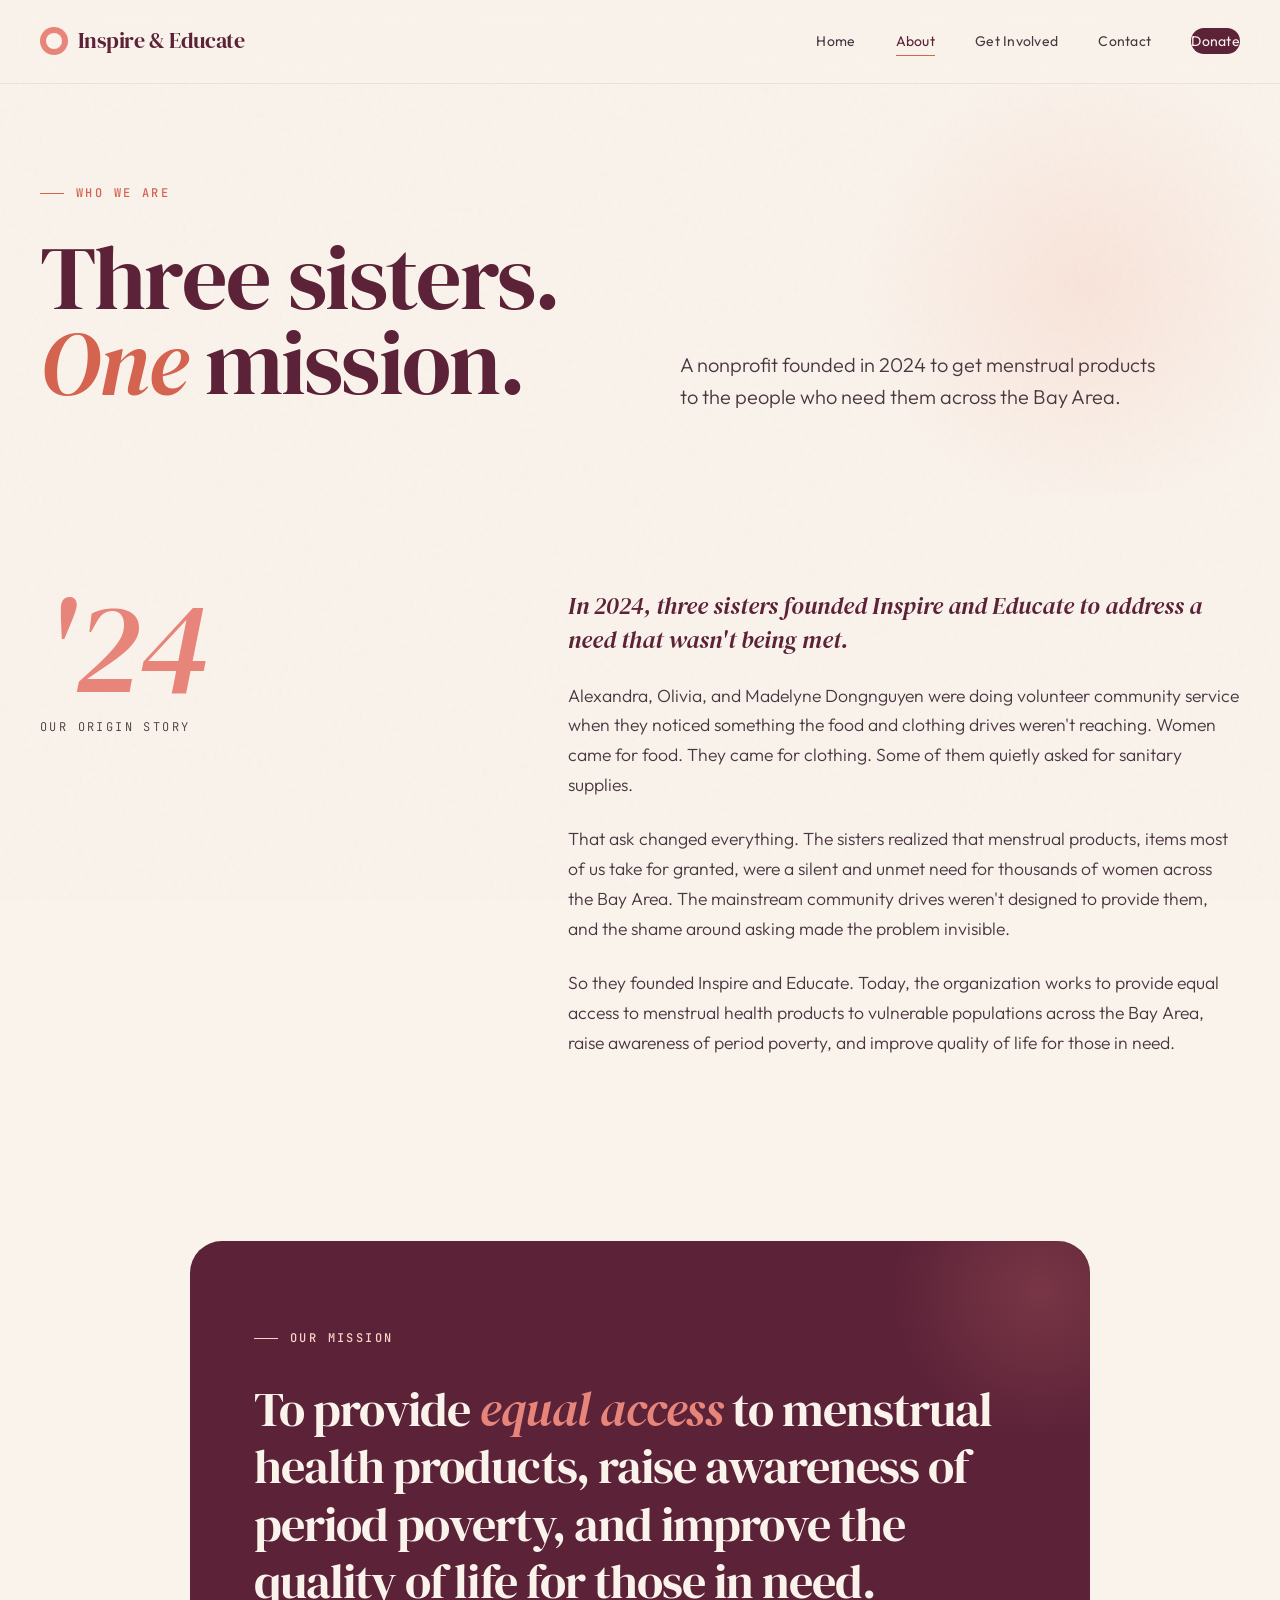
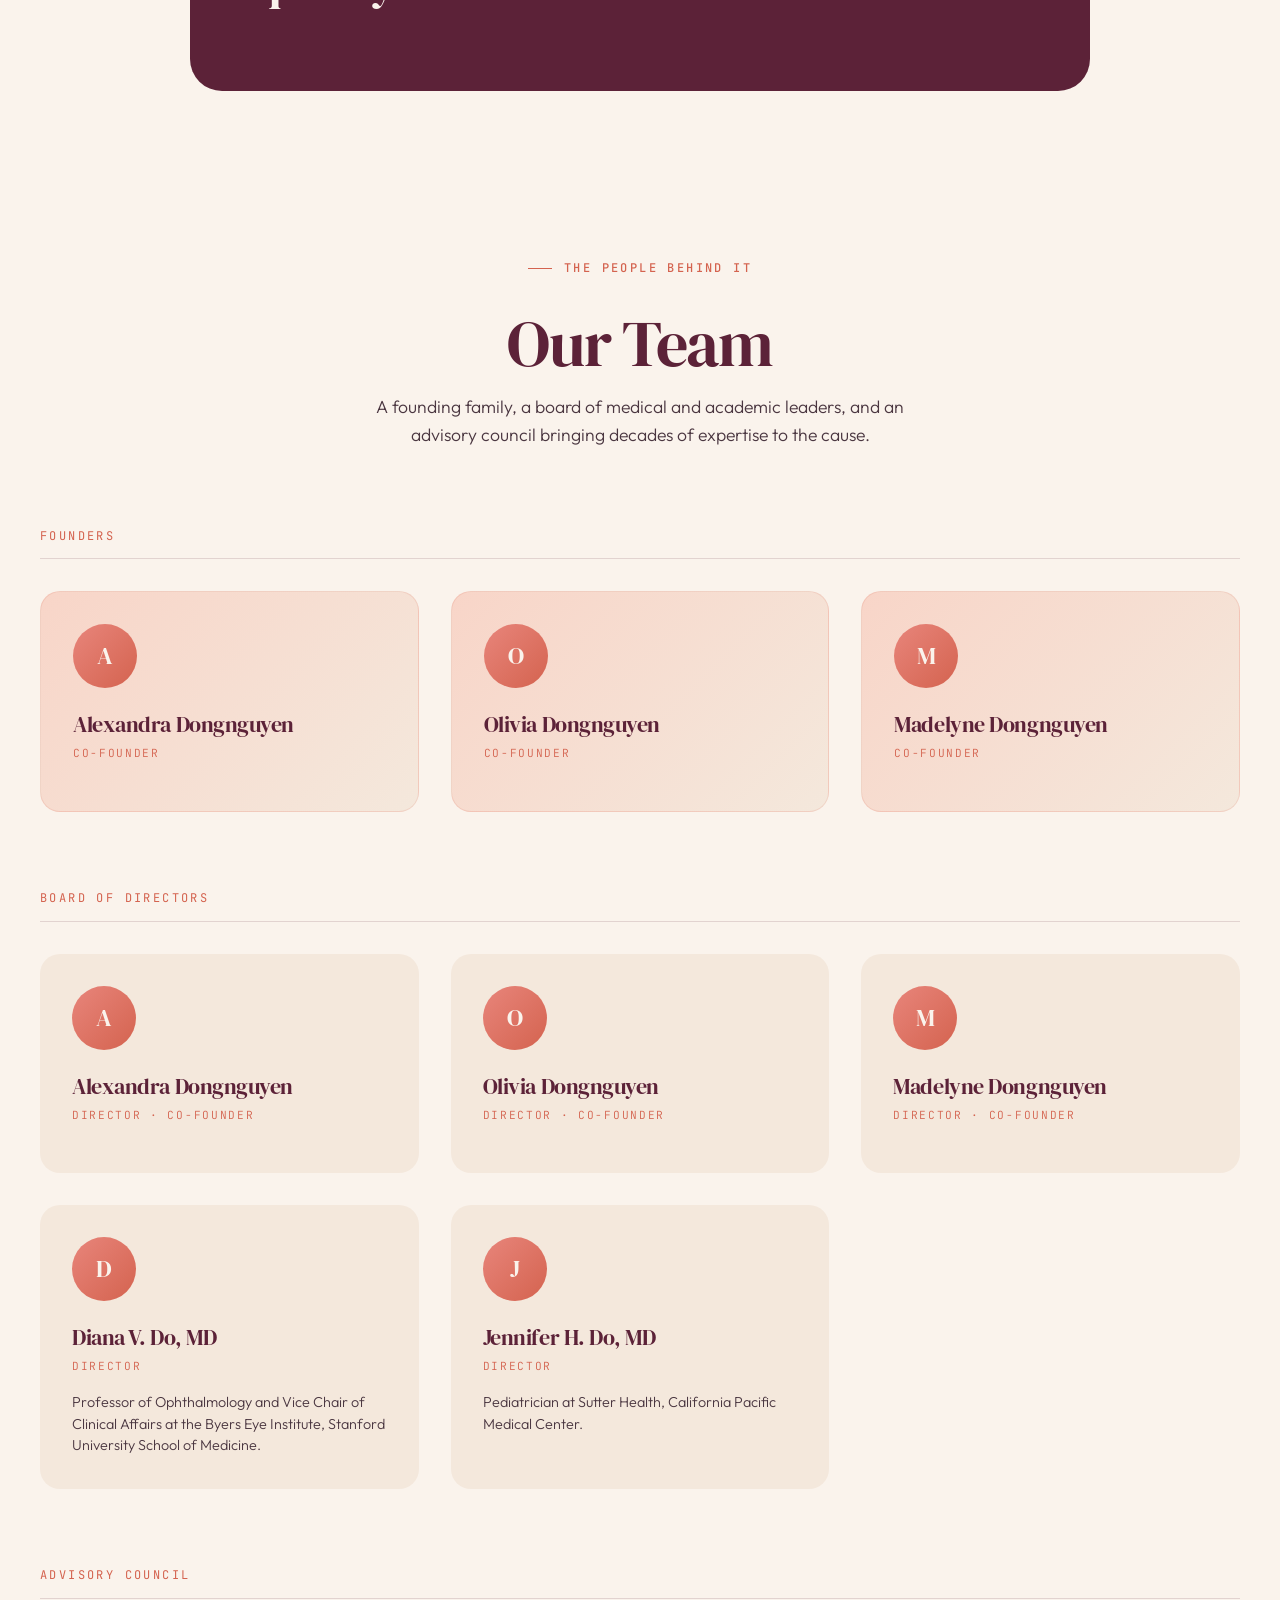
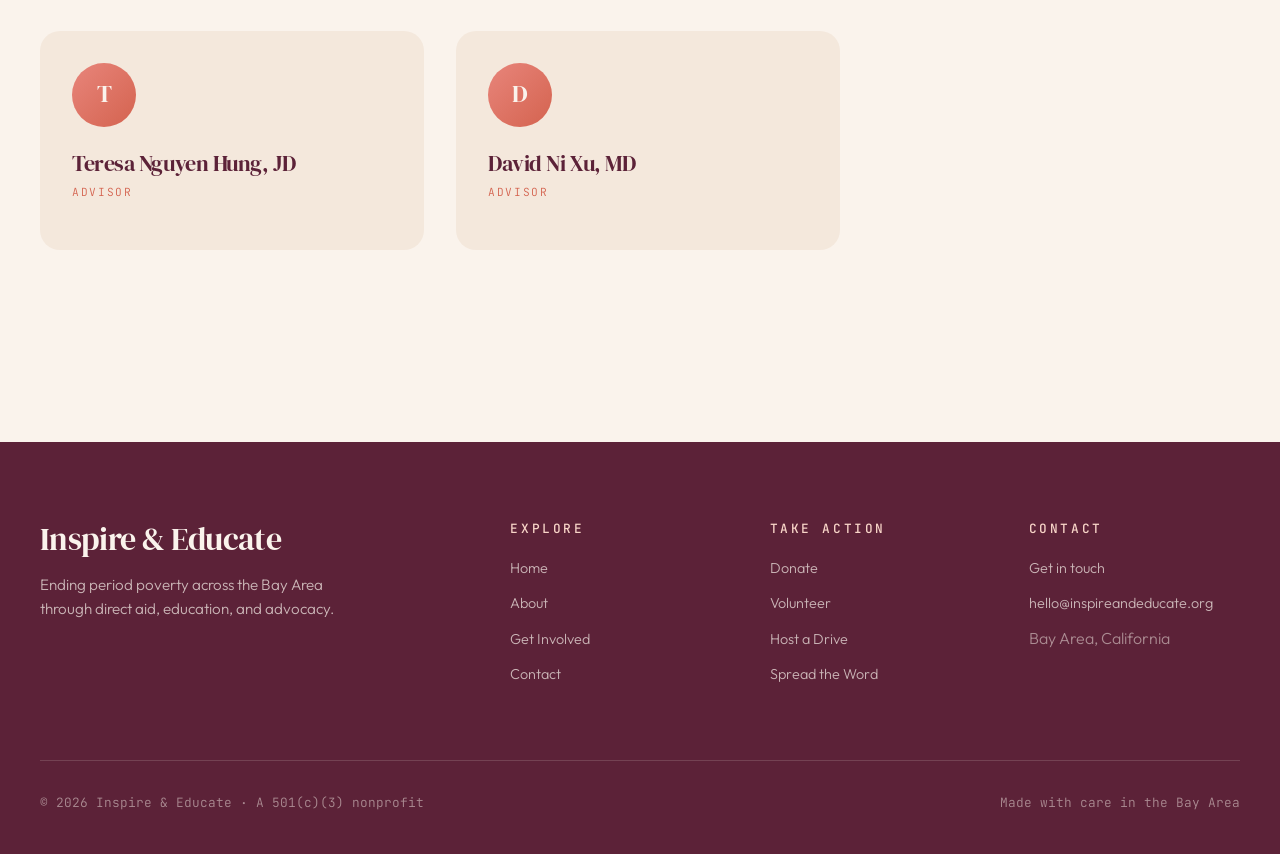
==== about.html @ 5b78eb96 "Update about.html" ====
<!DOCTYPE html>
<html lang="en">
<head>
<meta charset="UTF-8">
<meta name="viewport" content="width=device-width, initial-scale=1.0">
<title>About · Inspire & Educate</title>
<link rel="preconnect" href="https://fonts.googleapis.com">
<link rel="preconnect" href="https://fonts.gstatic.com" crossorigin>
<link href="https://fonts.googleapis.com/css2?family=DM+Serif+Display:ital@0;1&family=Outfit:wght@300;400;500;600&family=JetBrains+Mono:wght@400;500&display=swap" rel="stylesheet">
<link rel="stylesheet" href="styles.css">
<style>
/* Page intro */
.page-intro {
  padding: 6rem 0 4rem;
  position: relative;
  overflow: hidden;
}

.page-intro-bg {
  position: absolute;
  top: 0;
  right: -10%;
  width: 50%;
  height: 100%;
  background: radial-gradient(circle, var(--blush) 0%, transparent 60%);
  opacity: 0.5;
  z-index: 0;
}

.page-intro-grid {
  display: grid;
  grid-template-columns: 1fr 1fr;
  gap: 5rem;
  align-items: end;
  position: relative;
  z-index: 2;
}

.page-intro h1 {
  font-size: clamp(3rem, 7vw, 6rem);
  line-height: 0.95;
  margin-bottom: 1.5rem;
}

.page-intro h1 em {
  font-style: italic;
  color: var(--coral-deep);
}

.page-intro-lede {
  font-size: 1.25rem;
  color: var(--ink-soft);
  max-width: 480px;
  padding-bottom: 1rem;
}

/* Origin story */
.origin {
  padding: 6rem 0;
}

.origin-grid {
  display: grid;
  grid-template-columns: 1fr 1.5fr;
  gap: 5rem;
}

.origin-aside {
  position: sticky;
  top: 120px;
  align-self: start;
}

.origin-year {
  font-family: var(--font-display);
  font-size: 8rem;
  line-height: 0.9;
  color: var(--coral);
  font-style: italic;
  margin-bottom: 0.5rem;
}

.origin-label {
  font-family: var(--font-mono);
  font-size: 0.75rem;
  text-transform: uppercase;
  letter-spacing: 0.2em;
  color: var(--ink-soft);
}

.origin-body p {
  font-size: 1.1rem;
  margin-bottom: 1.5rem;
  color: var(--ink-soft);
  line-height: 1.7;
}

.origin-body p.lede {
  font-family: var(--font-display);
  font-size: 1.5rem;
  font-style: italic;
  color: var(--wine);
  line-height: 1.4;
}

.origin-body p:first-letter {
  font-family: var(--font-display);
  float: left;
  font-size: 4.5rem;
  line-height: 0.85;
  padding: 0.3rem 0.6rem 0 0;
  color: var(--coral-deep);
}

.origin-body p.lede:first-letter,
.origin-body p:not(:first-of-type):first-letter {
  float: none;
  font-size: inherit;
  padding: 0;
  color: inherit;
  font-family: inherit;
}

/* Mission card */
.mission-card {
  background: var(--wine);
  color: var(--cream);
  padding: 5rem 4rem;
  border-radius: 32px;
  margin: 4rem auto;
  max-width: 900px;
  position: relative;
  overflow: hidden;
}

.mission-card::before {
  content: '';
  position: absolute;
  top: -100px;
  right: -100px;
  width: 300px;
  height: 300px;
  border-radius: 50%;
  background: radial-gradient(circle, rgba(232, 133, 123, 0.2) 0%, transparent 70%);
}

.mission-card .eyebrow {
  color: var(--blush);
}
.mission-card .eyebrow::before {
  background: var(--blush);
}

.mission-card h2 {
  font-family: var(--font-display);
  font-size: clamp(2rem, 4vw, 3rem);
  color: var(--cream);
  line-height: 1.2;
  position: relative;
}

.mission-card h2 em {
  font-style: italic;
  color: var(--coral);
}

/* Team */
.team {
  padding: 6rem 0;
}

.team-header {
  text-align: center;
  margin-bottom: 5rem;
}

.team-header h2 {
  font-size: clamp(2.5rem, 5vw, 4rem);
  margin-bottom: 1rem;
}

.team-header p {
  color: var(--ink-soft);
  max-width: 560px;
  margin: 0 auto;
  font-size: 1.1rem;
}

.team-section + .team-section {
  margin-top: 5rem;
}

.team-section-title {
  font-family: var(--font-mono);
  font-size: 0.75rem;
  text-transform: uppercase;
  letter-spacing: 0.2em;
  color: var(--coral-deep);
  margin-bottom: 2rem;
  padding-bottom: 1rem;
  border-bottom: 1px solid rgba(92, 34, 56, 0.15);
}

.team-grid {
  display: grid;
  grid-template-columns: repeat(3, 1fr);
  gap: 2rem;
}

.team-card {
  background: var(--cream-deep);
  padding: 2rem;
  border-radius: 20px;
  transition: all 0.4s cubic-bezier(0.4, 0, 0.2, 1);
  position: relative;
  overflow: hidden;
}

.team-card:hover {
  transform: translateY(-6px);
  box-shadow: 0 20px 40px -20px rgba(92, 34, 56, 0.25);
}

.team-avatar {
  width: 64px;
  height: 64px;
  border-radius: 50%;
  background: linear-gradient(135deg, var(--coral), var(--coral-deep));
  display: flex;
  align-items: center;
  justify-content: center;
  font-family: var(--font-display);
  color: var(--cream);
  font-size: 1.5rem;
  margin-bottom: 1.5rem;
}

.team-card h3 {
  font-family: var(--font-display);
  font-size: 1.4rem;
  color: var(--wine);
  margin-bottom: 0.4rem;
  line-height: 1.2;
}

.team-card .role {
  font-family: var(--font-mono);
  font-size: 0.7rem;
  text-transform: uppercase;
  letter-spacing: 0.15em;
  color: var(--coral-deep);
  margin-bottom: 1rem;
  display: block;
}

.team-card .bio {
  font-size: 0.9rem;
  color: var(--ink-soft);
  line-height: 1.5;
}

.team-card.featured {
  background: linear-gradient(135deg, var(--blush) 0%, var(--cream-deep) 100%);
  border: 1px solid rgba(212, 99, 79, 0.15);
}

.team-grid-2 {
  grid-template-columns: repeat(2, 1fr);
  max-width: 800px;
}

@media (max-width: 900px) {
  .page-intro-grid { grid-template-columns: 1fr; gap: 2rem; }
  .origin-grid { grid-template-columns: 1fr; gap: 2rem; }
  .origin-aside { position: static; }
  .origin-year { font-size: 5rem; }
  .mission-card { padding: 3rem 2rem; }
  .team-grid { grid-template-columns: 1fr; }
  .team-grid-2 { grid-template-columns: 1fr; }
}
</style>
</head>
<body>

<nav class="nav">
  <a href="index.html" class="nav-logo">
    <span class="nav-logo-mark"></span>
    Inspire & Educate
  </a>
  <ul class="nav-links">
    <li><a href="index.html">Home</a></li>
    <li><a href="about.html" class="active">About</a></li>
    <li><a href="get-involved.html">Get Involved</a></li>
    <li><a href="contact.html">Contact</a></li>
    <li><a href="get-involved.html#donate" class="nav-cta">Donate</a></li>
  </ul>
</nav>

<main>

<!-- ============== INTRO ============== -->
<section class="page-intro">
  <div class="page-intro-bg"></div>
  <div class="container">
    <div class="page-intro-grid">
      <div>
        <span class="eyebrow">Who We Are</span>
        <h1>Three sisters. <em>One</em> mission.</h1>
      </div>
      <p class="page-intro-lede">
        A nonprofit founded in 2024 to get menstrual products to the people who need them across the Bay Area.
      </p>
    </div>
  </div>
</section>

<!-- ============== ORIGIN ============== -->
<section class="origin">
  <div class="container">
    <div class="origin-grid">
      <aside class="origin-aside">
        <div class="origin-year">'24</div>
        <span class="origin-label">Our Origin Story</span>
      </aside>
      <div class="origin-body">
        <p class="lede">In 2024, three sisters founded Inspire and Educate to address a need that wasn't being met.</p>
        <p>Alexandra, Olivia, and Madelyne Dongnguyen were doing volunteer community service when they noticed something the food and clothing drives weren't reaching. Women came for food. They came for clothing. Some of them quietly asked for sanitary supplies.</p>
        <p>That ask changed everything. The sisters realized that menstrual products, items most of us take for granted, were a silent and unmet need for thousands of women across the Bay Area. The mainstream community drives weren't designed to provide them, and the shame around asking made the problem invisible.</p>
        <p>So they founded Inspire and Educate. Today, the organization works to provide equal access to menstrual health products to vulnerable populations across the Bay Area, raise awareness of period poverty, and improve quality of life for those in need.</p>
      </div>
    </div>
  </div>
</section>

<!-- ============== MISSION CARD ============== -->
<section>
  <div class="container">
    <div class="mission-card">
      <span class="eyebrow">Our Mission</span>
      <h2>To provide <em>equal access</em> to menstrual health products, raise awareness of period poverty, and improve the quality of life for those in need.</h2>
    </div>
  </div>
</section>

<!-- ============== TEAM ============== -->
<section class="team">
  <div class="container">
    <div class="team-header">
      <span class="eyebrow">The People Behind It</span>
      <h2>Our Team</h2>
      <p>A founding family, a board of medical and academic leaders, and an advisory council bringing decades of expertise to the cause.</p>
    </div>

    <!-- Founders -->
    <div class="team-section">
      <h3 class="team-section-title">Founders</h3>
      <div class="team-grid">
        <div class="team-card featured">
          <div class="team-avatar">A</div>
          <h3>Alexandra Dongnguyen</h3>
          <span class="role">Co-Founder</span>
        </div>
        <div class="team-card featured">
          <div class="team-avatar">O</div>
          <h3>Olivia Dongnguyen</h3>
          <span class="role">Co-Founder</span>
        </div>
        <div class="team-card featured">
          <div class="team-avatar">M</div>
          <h3>Madelyne Dongnguyen</h3>
          <span class="role">Co-Founder</span>
        </div>
      </div>
    </div>

    <!-- Board of Directors -->
    <div class="team-section">
      <h3 class="team-section-title">Board of Directors</h3>
      <div class="team-grid">
        <div class="team-card">
          <div class="team-avatar">A</div>
          <h3>Alexandra Dongnguyen</h3>
          <span class="role">Director · Co-Founder</span>
        </div>
        <div class="team-card">
          <div class="team-avatar">O</div>
          <h3>Olivia Dongnguyen</h3>
          <span class="role">Director · Co-Founder</span>
        </div>
        <div class="team-card">
          <div class="team-avatar">M</div>
          <h3>Madelyne Dongnguyen</h3>
          <span class="role">Director · Co-Founder</span>
        </div>
        <div class="team-card">
          <div class="team-avatar">D</div>
          <h3>Diana V. Do, MD</h3>
          <span class="role">Director</span>
          <p class="bio">Professor of Ophthalmology and Vice Chair of Clinical Affairs at the Byers Eye Institute, Stanford University School of Medicine.</p>
        </div>
        <div class="team-card">
          <div class="team-avatar">J</div>
          <h3>Jennifer H. Do, MD</h3>
          <span class="role">Director</span>
          <p class="bio">Pediatrician at Sutter Health, California Pacific Medical Center.</p>
        </div>
      </div>
    </div>

    <!-- Advisory Council -->
    <div class="team-section">
      <h3 class="team-section-title">Advisory Council</h3>
      <div class="team-grid team-grid-2">
        <div class="team-card">
          <div class="team-avatar">T</div>
          <h3>Teresa Nguyen Hung, JD</h3>
          <span class="role">Advisor</span>
        </div>
        <div class="team-card">
          <div class="team-avatar">D</div>
          <h3>David Ni Xu, MD</h3>
          <span class="role">Advisor</span>
        </div>
      </div>
    </div>
  </div>
</section>

</main>

<footer class="footer">
  <div class="container">
    <div class="footer-grid">
      <div class="footer-brand">
        <h3>Inspire & Educate</h3>
        <p>Ending period poverty across the Bay Area through direct aid, education, and advocacy.</p>
      </div>
      <div>
        <h4>Explore</h4>
        <ul class="footer-list">
          <li><a href="index.html">Home</a></li>
          <li><a href="about.html">About</a></li>
          <li><a href="get-involved.html">Get Involved</a></li>
          <li><a href="contact.html">Contact</a></li>
        </ul>
      </div>
      <div>
        <h4>Take Action</h4>
        <ul class="footer-list">
          <li><a href="get-involved.html#donate">Donate</a></li>
          <li><a href="get-involved.html#volunteer">Volunteer</a></li>
          <li><a href="get-involved.html#drive">Host a Drive</a></li>
          <li><a href="get-involved.html#spread">Spread the Word</a></li>
        </ul>
      </div>
      <div>
        <h4>Contact</h4>
        <ul class="footer-list">
          <li><a href="contact.html">Get in touch</a></li>
          <li><a href="mailto:hello@inspireandeducate.org">hello@inspireandeducate.org</a></li>
          <li><span style="color: rgba(250,243,236,0.5)">Bay Area, California</span></li>
        </ul>
      </div>
    </div>
    <div class="footer-bottom">
      <span>© 2026 Inspire & Educate · A 501(c)(3) nonprofit</span>
      <span>Made with care in the Bay Area</span>
    </div>
  </div>
</footer>

</body>
</html>
---- styles.css ----
/* ==========================================================================
   Inspire & Educate — Design System
   Warm, hopeful, editorial. Coral/blush with deep wine accents.
   ========================================================================== */

:root {
  /* Color palette */
  --cream: #FAF3EC;
  --cream-deep: #F4E8DC;
  --blush: #F8D5C8;
  --coral: #E8857B;
  --coral-deep: #D4634F;
  --wine: #5C2238;
  --wine-soft: #7A3850;
  --ink: #2A1820;
  --ink-soft: #4A3640;
  --gold: #C89B5C;

  /* Typography */
  --font-display: 'DM Serif Display', 'Playfair Display', Georgia, serif;
  --font-body: 'Outfit', 'Helvetica Neue', sans-serif;
  --font-mono: 'JetBrains Mono', 'Courier New', monospace;

  /* Spacing */
  --space-xs: 0.5rem;
  --space-sm: 1rem;
  --space-md: 2rem;
  --space-lg: 4rem;
  --space-xl: 8rem;

  /* Layout */
  --max-width: 1280px;
  --content-width: 720px;
}

* {
  margin: 0;
  padding: 0;
  box-sizing: border-box;
}

html {
  scroll-behavior: smooth;
}

body {
  font-family: var(--font-body);
  background: var(--cream);
  color: var(--ink);
  line-height: 1.6;
  font-weight: 300;
  overflow-x: hidden;
  -webkit-font-smoothing: antialiased;
}

/* Decorative grain overlay */
body::before {
  content: '';
  position: fixed;
  inset: 0;
  pointer-events: none;
  z-index: 1;
  opacity: 0.04;
  background-image: url("data:image/svg+xml,%3Csvg viewBox='0 0 200 200' xmlns='http://www.w3.org/2000/svg'%3E%3Cfilter id='n'%3E%3CfeTurbulence type='fractalNoise' baseFrequency='0.9' numOctaves='3'/%3E%3C/filter%3E%3Crect width='200' height='200' filter='url(%23n)'/%3E%3C/svg%3E");
}

/* Typography */
h1, h2, h3, h4 {
  font-family: var(--font-display);
  font-weight: 400;
  line-height: 1.05;
  letter-spacing: -0.02em;
  color: var(--wine);
}

.eyebrow {
  font-family: var(--font-mono);
  font-size: 0.75rem;
  text-transform: uppercase;
  letter-spacing: 0.2em;
  color: var(--coral-deep);
  font-weight: 500;
  margin-bottom: var(--space-md);
  display: inline-flex;
  align-items: center;
  gap: 0.75rem;
}

.eyebrow::before {
  content: '';
  width: 24px;
  height: 1px;
  background: var(--coral-deep);
}

a {
  color: var(--wine);
  text-decoration: none;
  transition: color 0.3s ease;
}

/* ==========================================================================
   Navigation
   ========================================================================== */
.nav {
  position: fixed;
  top: 0;
  left: 0;
  right: 0;
  z-index: 100;
  padding: 1.5rem 2.5rem;
  display: flex;
  justify-content: space-between;
  align-items: center;
  background: rgba(250, 243, 236, 0.85);
  backdrop-filter: blur(12px);
  -webkit-backdrop-filter: blur(12px);
  border-bottom: 1px solid rgba(92, 34, 56, 0.08);
}

.nav-logo {
  font-family: var(--font-display);
  font-size: 1.35rem;
  color: var(--wine);
  letter-spacing: -0.02em;
  display: flex;
  align-items: center;
  gap: 0.6rem;
}

.nav-logo-mark {
  width: 28px;
  height: 28px;
  background: var(--coral);
  border-radius: 50%;
  position: relative;
  display: inline-block;
}

.nav-logo-mark::after {
  content: '';
  position: absolute;
  inset: 6px;
  background: var(--cream);
  border-radius: 50%;
}

.nav-links {
  display: flex;
  gap: 2.5rem;
  list-style: none;
  align-items: center;
}

.nav-links a {
  font-size: 0.875rem;
  font-weight: 400;
  letter-spacing: 0.02em;
  color: var(--ink-soft);
  position: relative;
  padding: 0.25rem 0;
}

.nav-links a::after {
  content: '';
  position: absolute;
  bottom: -2px;
  left: 0;
  width: 0;
  height: 1px;
  background: var(--coral-deep);
  transition: width 0.3s ease;
}

.nav-links a:hover::after,
.nav-links a.active::after {
  width: 100%;
}

.nav-links a.active {
  color: var(--wine);
}

.nav-cta {
  background: var(--wine);
  color: var(--cream) !important;
  padding: 0.65rem 1.4rem;
  border-radius: 100px;
  font-size: 0.875rem;
  transition: all 0.3s ease;
}

.nav-cta::after { display: none; }

.nav-cta:hover {
  background: var(--coral-deep);
  transform: translateY(-1px);
}

/* ==========================================================================
   Buttons
   ========================================================================== */
.btn {
  display: inline-flex;
  align-items: center;
  gap: 0.6rem;
  padding: 1rem 1.8rem;
  border-radius: 100px;
  font-family: var(--font-body);
  font-size: 0.9rem;
  font-weight: 500;
  letter-spacing: 0.02em;
  cursor: pointer;
  border: none;
  transition: all 0.3s cubic-bezier(0.4, 0, 0.2, 1);
}

.btn-primary {
  background: var(--wine);
  color: var(--cream);
}

.btn-primary:hover {
  background: var(--coral-deep);
  transform: translateY(-2px);
  box-shadow: 0 12px 30px -10px rgba(92, 34, 56, 0.4);
}

.btn-secondary {
  background: transparent;
  color: var(--wine);
  border: 1px solid var(--wine);
}

.btn-secondary:hover {
  background: var(--wine);
  color: var(--cream);
}

.btn-arrow {
  display: inline-block;
  transition: transform 0.3s ease;
}

.btn:hover .btn-arrow {
  transform: translateX(4px);
}

/* ==========================================================================
   Layout helpers
   ========================================================================== */
.container {
  max-width: var(--max-width);
  margin: 0 auto;
  padding: 0 2.5rem;
  position: relative;
  z-index: 2;
}

.section {
  padding: var(--space-xl) 0;
  position: relative;
}

main {
  padding-top: 80px;
}

/* ==========================================================================
   Footer
   ========================================================================== */
.footer {
  background: var(--wine);
  color: var(--cream);
  padding: 5rem 0 2.5rem;
  position: relative;
  z-index: 2;
  margin-top: 6rem;
}

.footer-grid {
  display: grid;
  grid-template-columns: 2fr 1fr 1fr 1fr;
  gap: 3rem;
  margin-bottom: 4rem;
}

.footer h4 {
  color: var(--blush);
  font-size: 0.8rem;
  font-family: var(--font-mono);
  text-transform: uppercase;
  letter-spacing: 0.2em;
  margin-bottom: 1.25rem;
  font-weight: 500;
}

.footer-brand h3 {
  font-family: var(--font-display);
  font-size: 2rem;
  color: var(--cream);
  margin-bottom: 1rem;
  line-height: 1.1;
}

.footer-brand p {
  color: rgba(250, 243, 236, 0.7);
  max-width: 320px;
  font-size: 0.95rem;
}

.footer-list {
  list-style: none;
}

.footer-list li {
  margin-bottom: 0.6rem;
}

.footer-list a {
  color: rgba(250, 243, 236, 0.7);
  font-size: 0.9rem;
  transition: color 0.2s ease;
}

.footer-list a:hover {
  color: var(--blush);
}

.footer-bottom {
  border-top: 1px solid rgba(250, 243, 236, 0.15);
  padding-top: 2rem;
  display: flex;
  justify-content: space-between;
  font-size: 0.8rem;
  color: rgba(250, 243, 236, 0.5);
  font-family: var(--font-mono);
}

/* ==========================================================================
   Responsive
   ========================================================================== */
@media (max-width: 900px) {
  .nav { padding: 1.25rem 1.5rem; }
  .nav-links { gap: 1.25rem; }
  .nav-links a:not(.nav-cta) { display: none; }
  .container { padding: 0 1.5rem; }
  .section { padding: 4rem 0; }
  .footer-grid { grid-template-columns: 1fr 1fr; gap: 2rem; }
  .footer-bottom { flex-direction: column; gap: 1rem; }
}
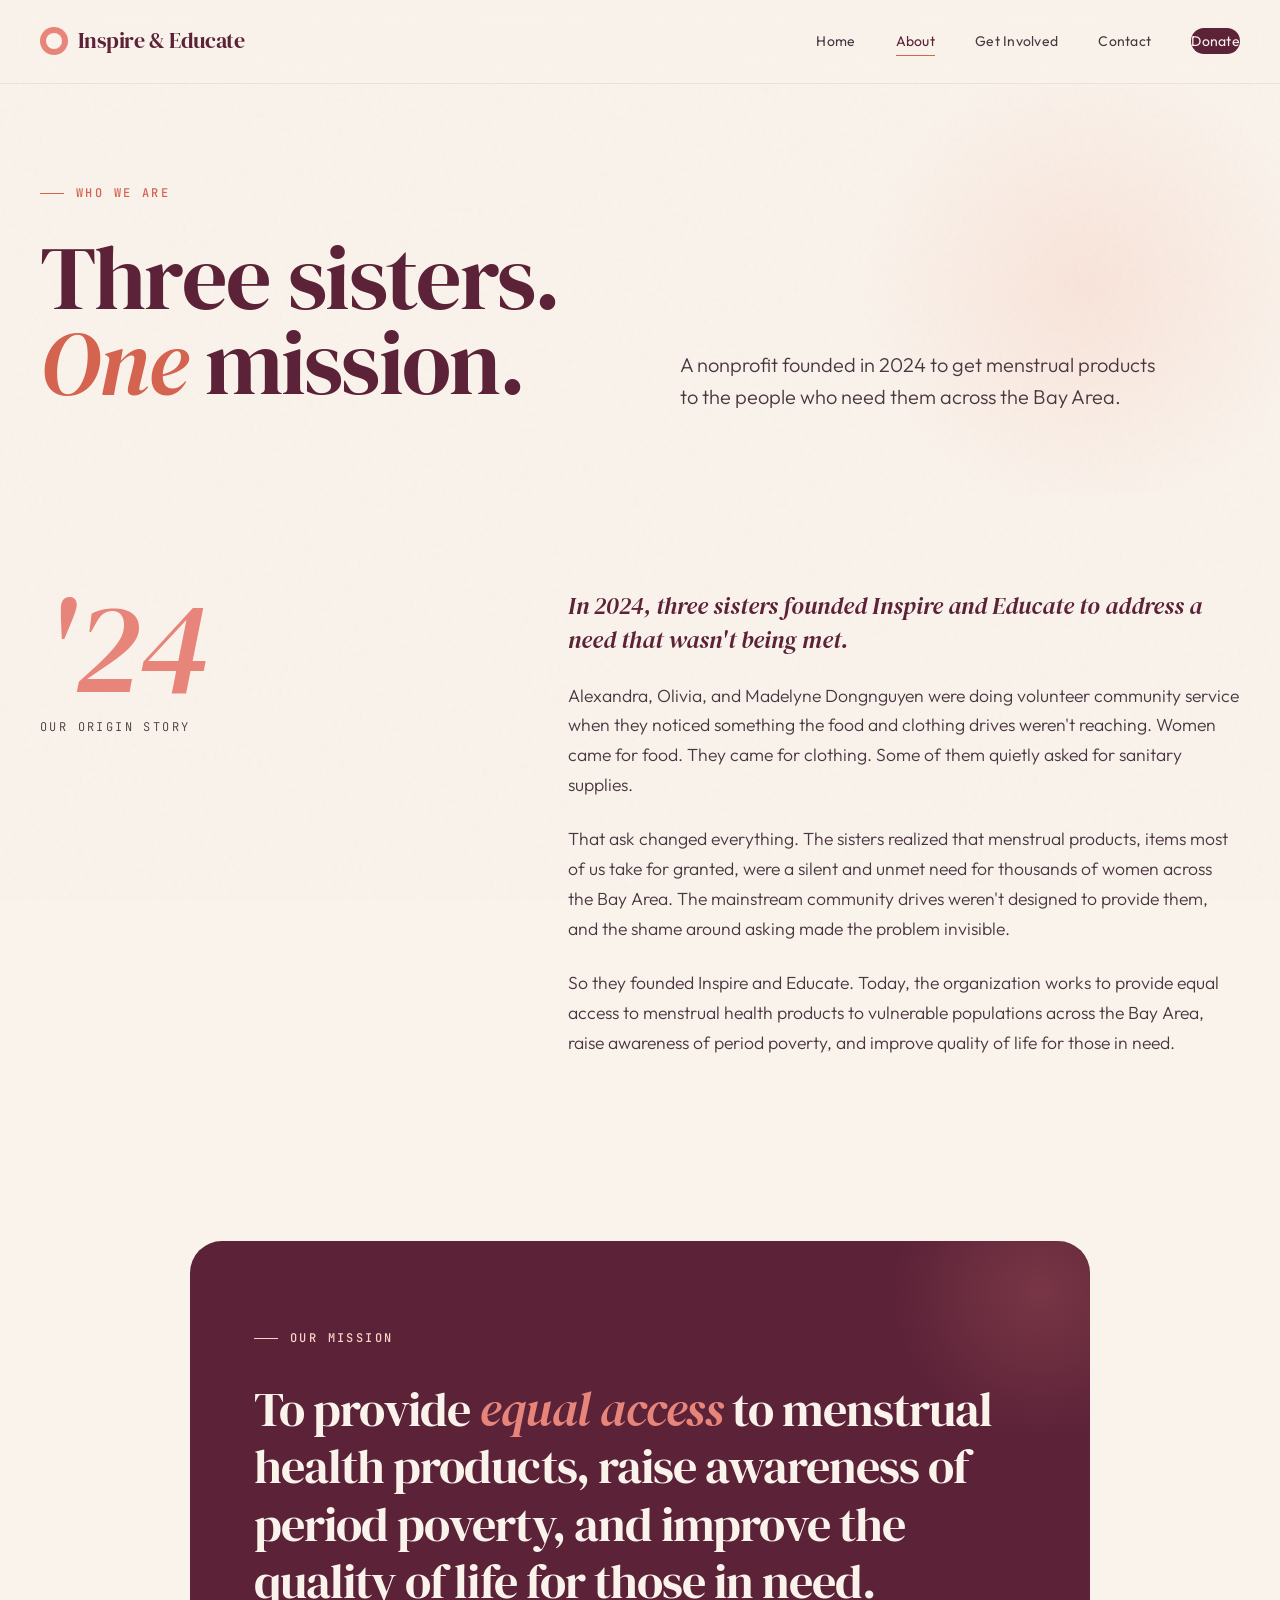
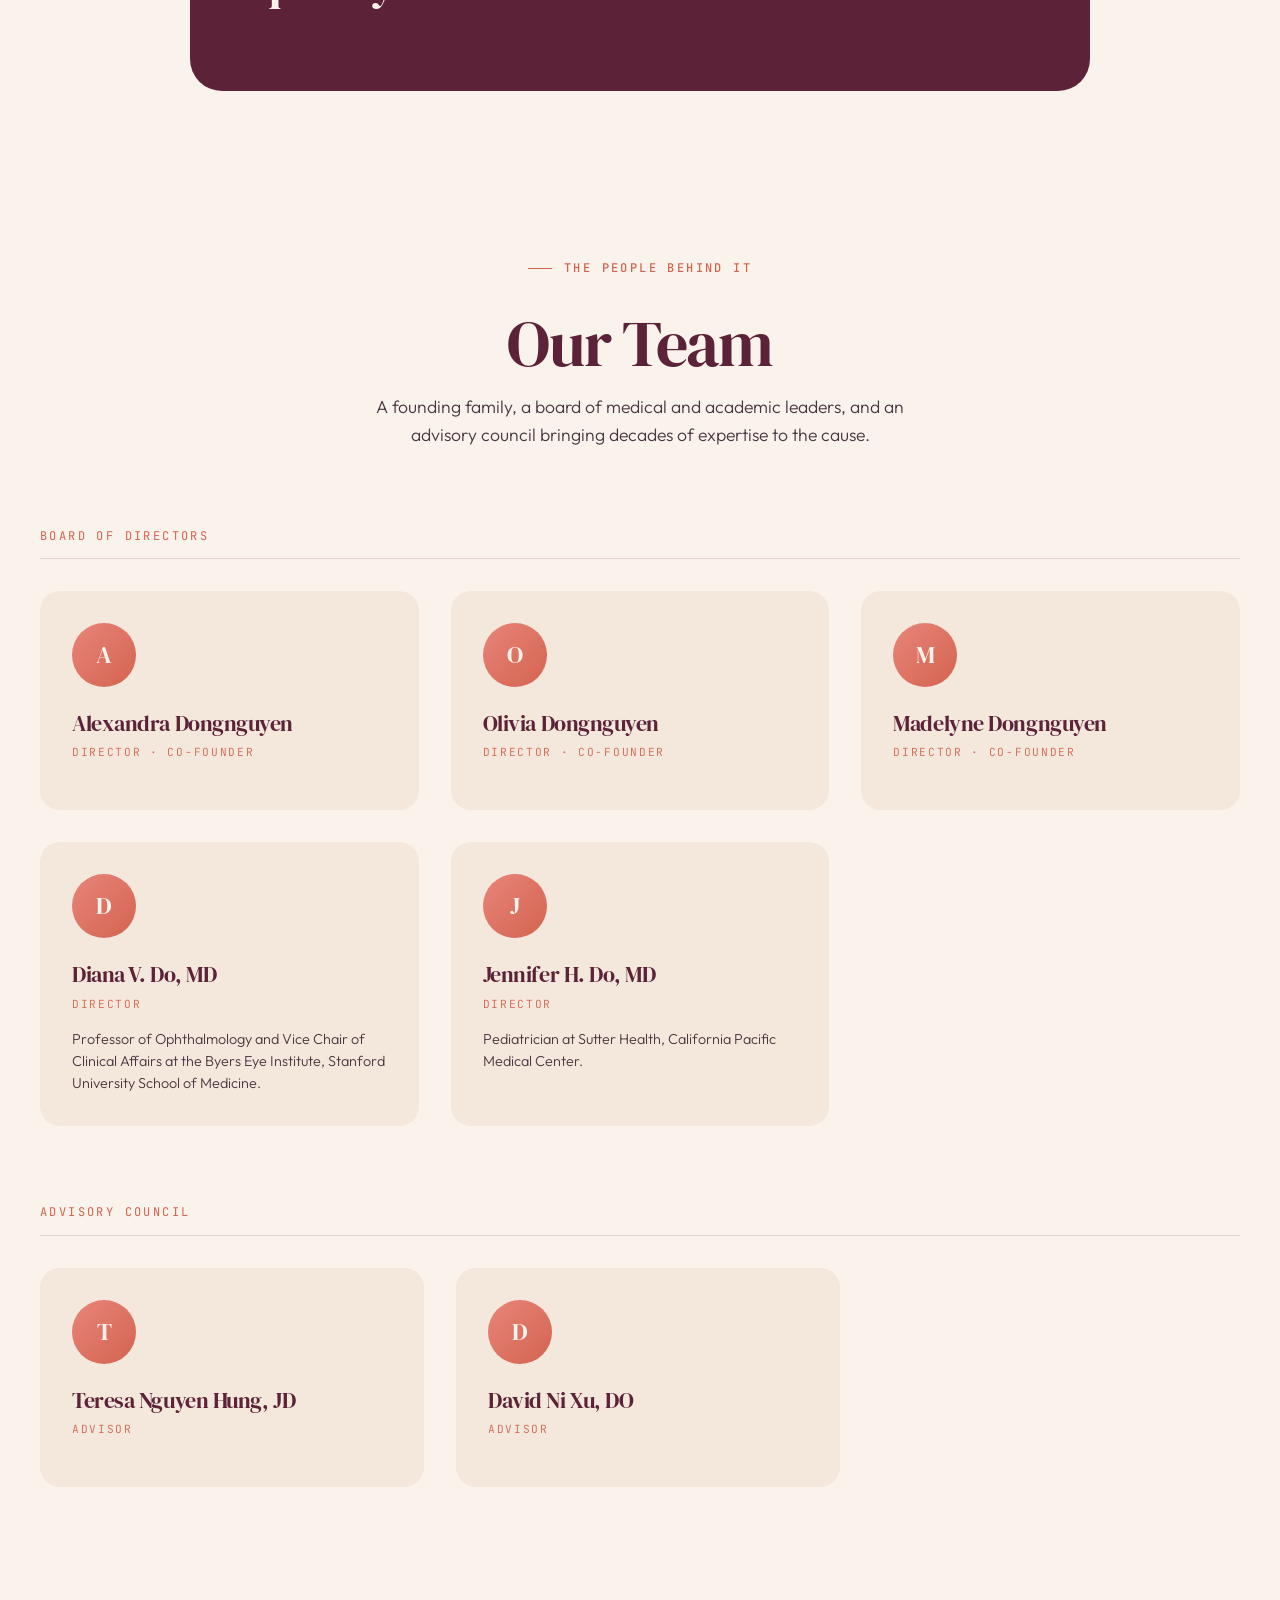
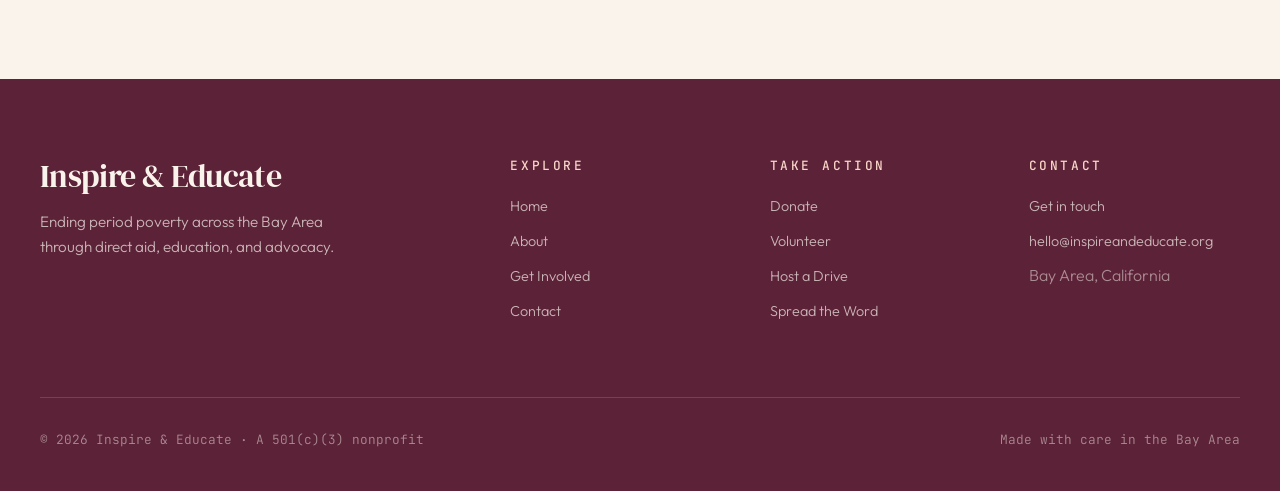
==== commit 7d833fd0: "Update about.html" ====
--- a/about.html
+++ b/about.html
@@ -351,28 +351,6 @@
       <p>A founding family, a board of medical and academic leaders, and an advisory council bringing decades of expertise to the cause.</p>
     </div>
 
-    <!-- Founders -->
-    <div class="team-section">
-      <h3 class="team-section-title">Founders</h3>
-      <div class="team-grid">
-        <div class="team-card featured">
-          <div class="team-avatar">A</div>
-          <h3>Alexandra Dongnguyen</h3>
-          <span class="role">Co-Founder</span>
-        </div>
-        <div class="team-card featured">
-          <div class="team-avatar">O</div>
-          <h3>Olivia Dongnguyen</h3>
-          <span class="role">Co-Founder</span>
-        </div>
-        <div class="team-card featured">
-          <div class="team-avatar">M</div>
-          <h3>Madelyne Dongnguyen</h3>
-          <span class="role">Co-Founder</span>
-        </div>
-      </div>
-    </div>
-
     <!-- Board of Directors -->
     <div class="team-section">
       <h3 class="team-section-title">Board of Directors</h3>
@@ -418,7 +396,7 @@
         </div>
         <div class="team-card">
           <div class="team-avatar">D</div>
-          <h3>David Ni Xu, MD</h3>
+          <h3>David Ni Xu, DO</h3>
           <span class="role">Advisor</span>
         </div>
       </div>
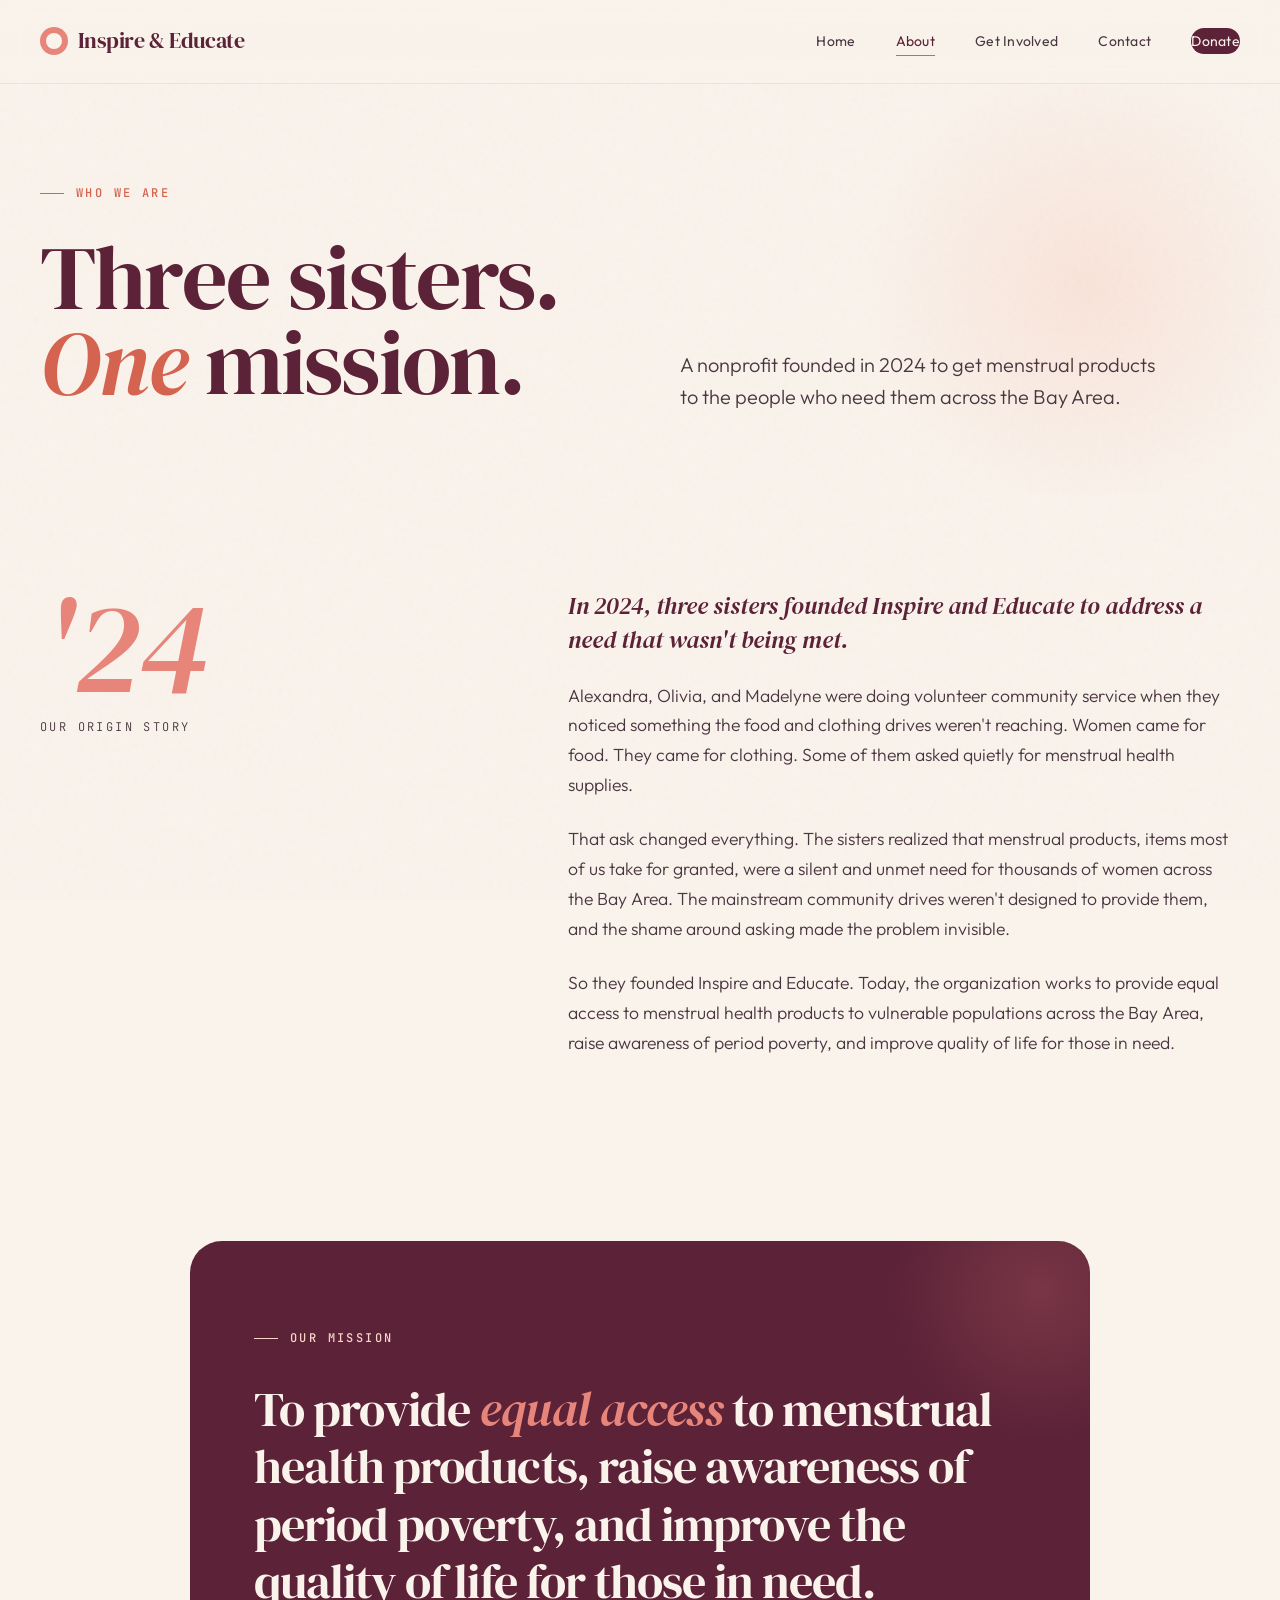
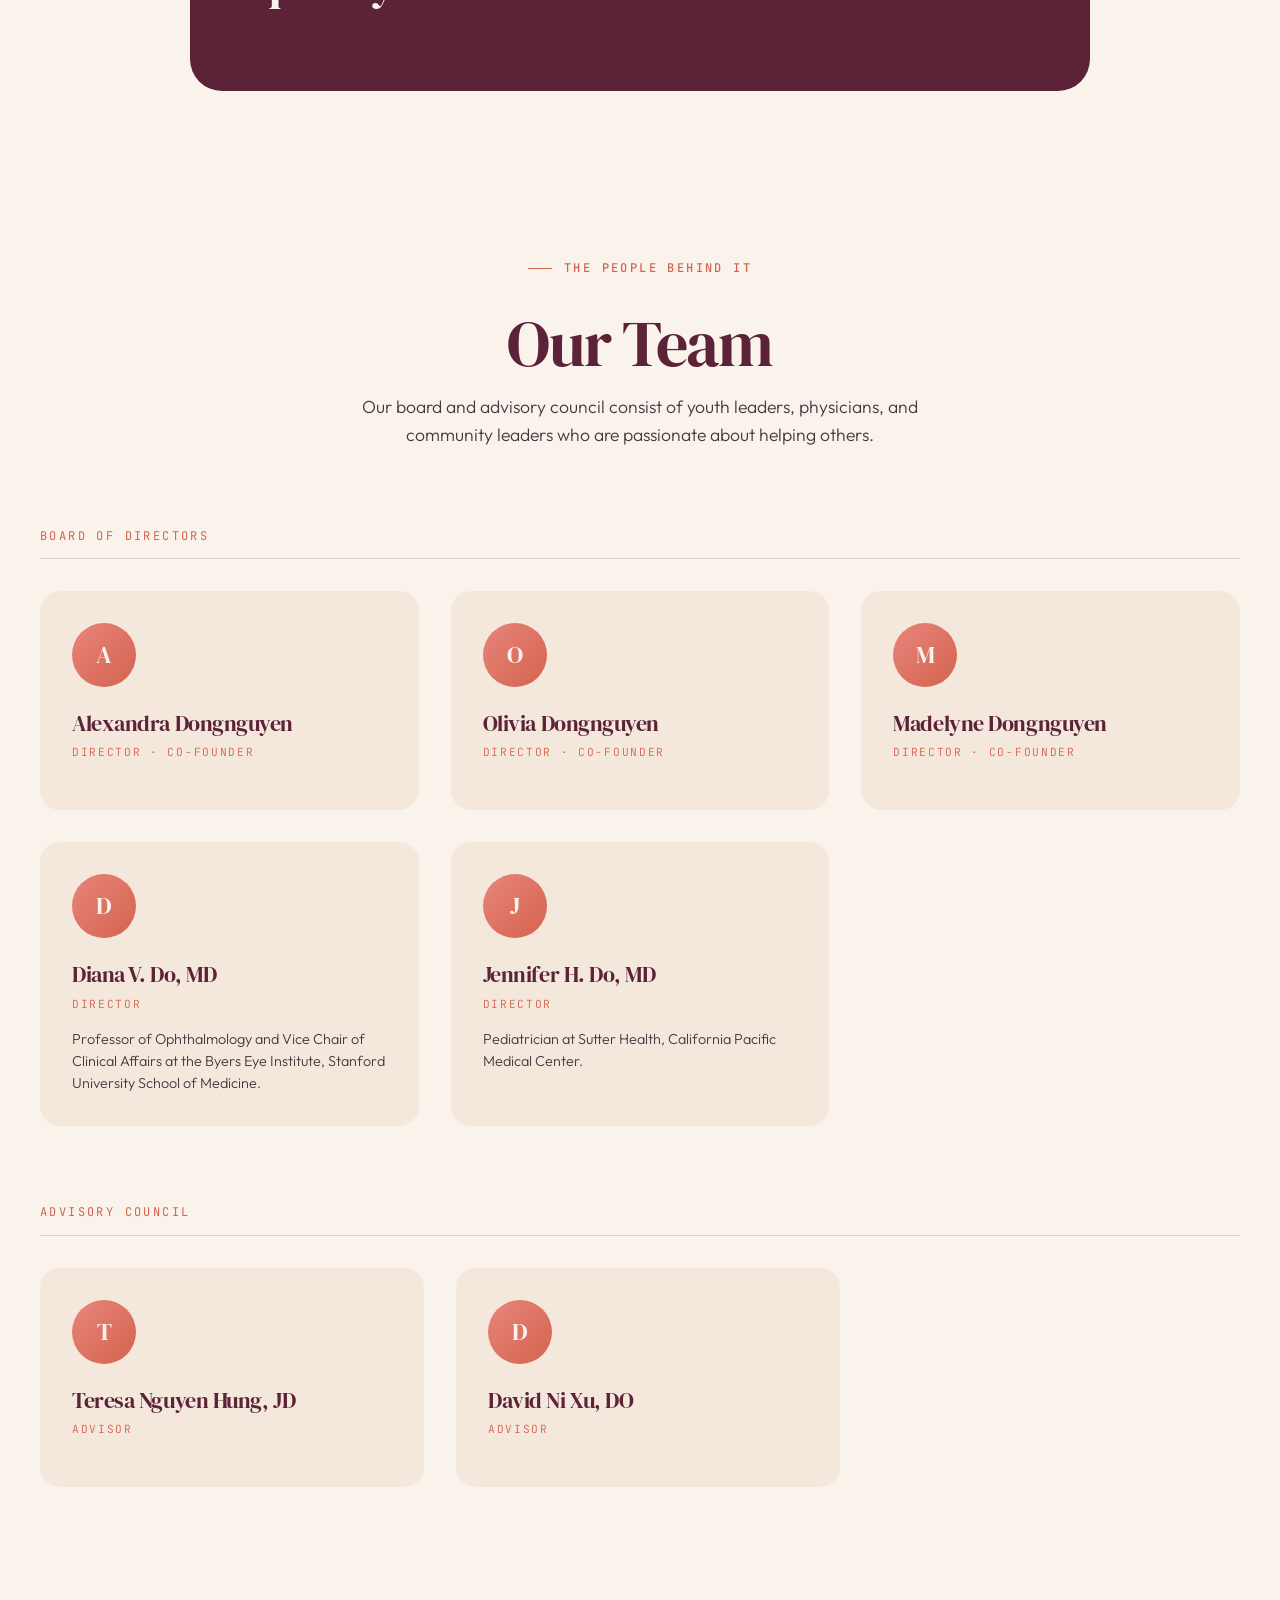
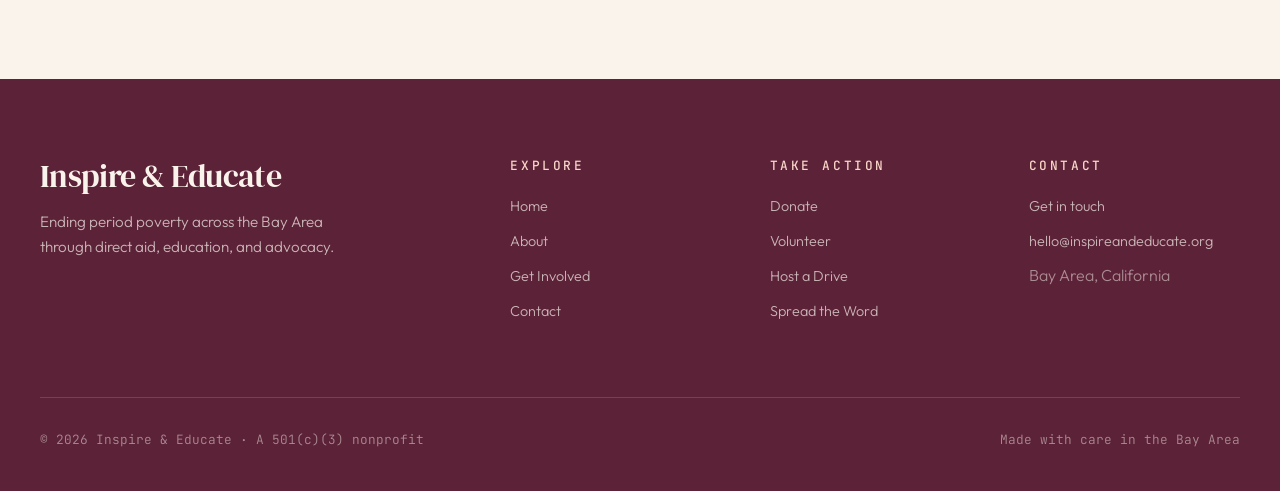
==== commit 30eca8b5: "Revise text for clarity and inclusivity" ====
--- a/about.html
+++ b/about.html
@@ -324,7 +324,7 @@
       </aside>
       <div class="origin-body">
         <p class="lede">In 2024, three sisters founded Inspire and Educate to address a need that wasn't being met.</p>
-        <p>Alexandra, Olivia, and Madelyne Dongnguyen were doing volunteer community service when they noticed something the food and clothing drives weren't reaching. Women came for food. They came for clothing. Some of them quietly asked for sanitary supplies.</p>
+        <p>Alexandra, Olivia, and Madelyne were doing volunteer community service when they noticed something the food and clothing drives weren't reaching. Women came for food. They came for clothing. Some of them asked quietly for menstrual health supplies.</p>
         <p>That ask changed everything. The sisters realized that menstrual products, items most of us take for granted, were a silent and unmet need for thousands of women across the Bay Area. The mainstream community drives weren't designed to provide them, and the shame around asking made the problem invisible.</p>
         <p>So they founded Inspire and Educate. Today, the organization works to provide equal access to menstrual health products to vulnerable populations across the Bay Area, raise awareness of period poverty, and improve quality of life for those in need.</p>
       </div>
@@ -348,7 +348,7 @@
     <div class="team-header">
       <span class="eyebrow">The People Behind It</span>
       <h2>Our Team</h2>
-      <p>A founding family, a board of medical and academic leaders, and an advisory council bringing decades of expertise to the cause.</p>
+      <p>Our board and advisory council consist of youth leaders, physicians, and community leaders who are passionate about helping others.</p>
     </div>
 
     <!-- Board of Directors -->
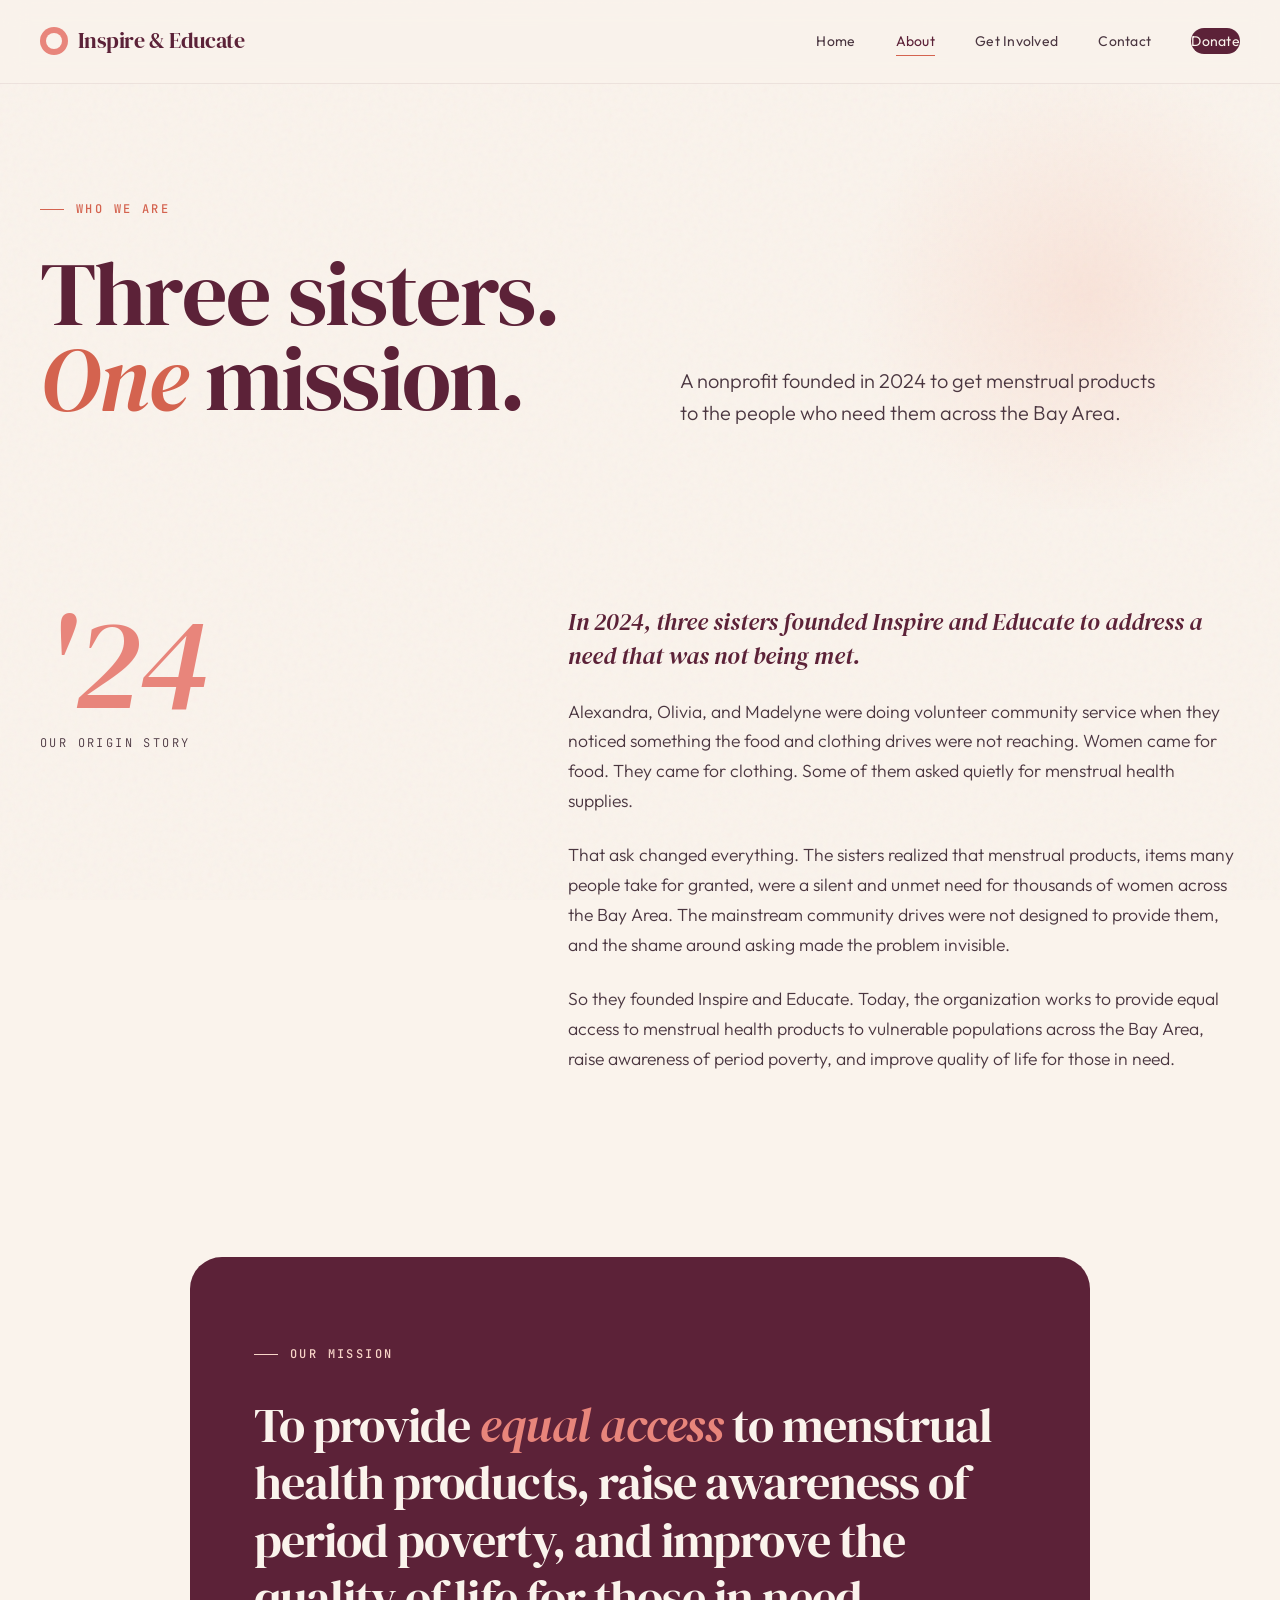
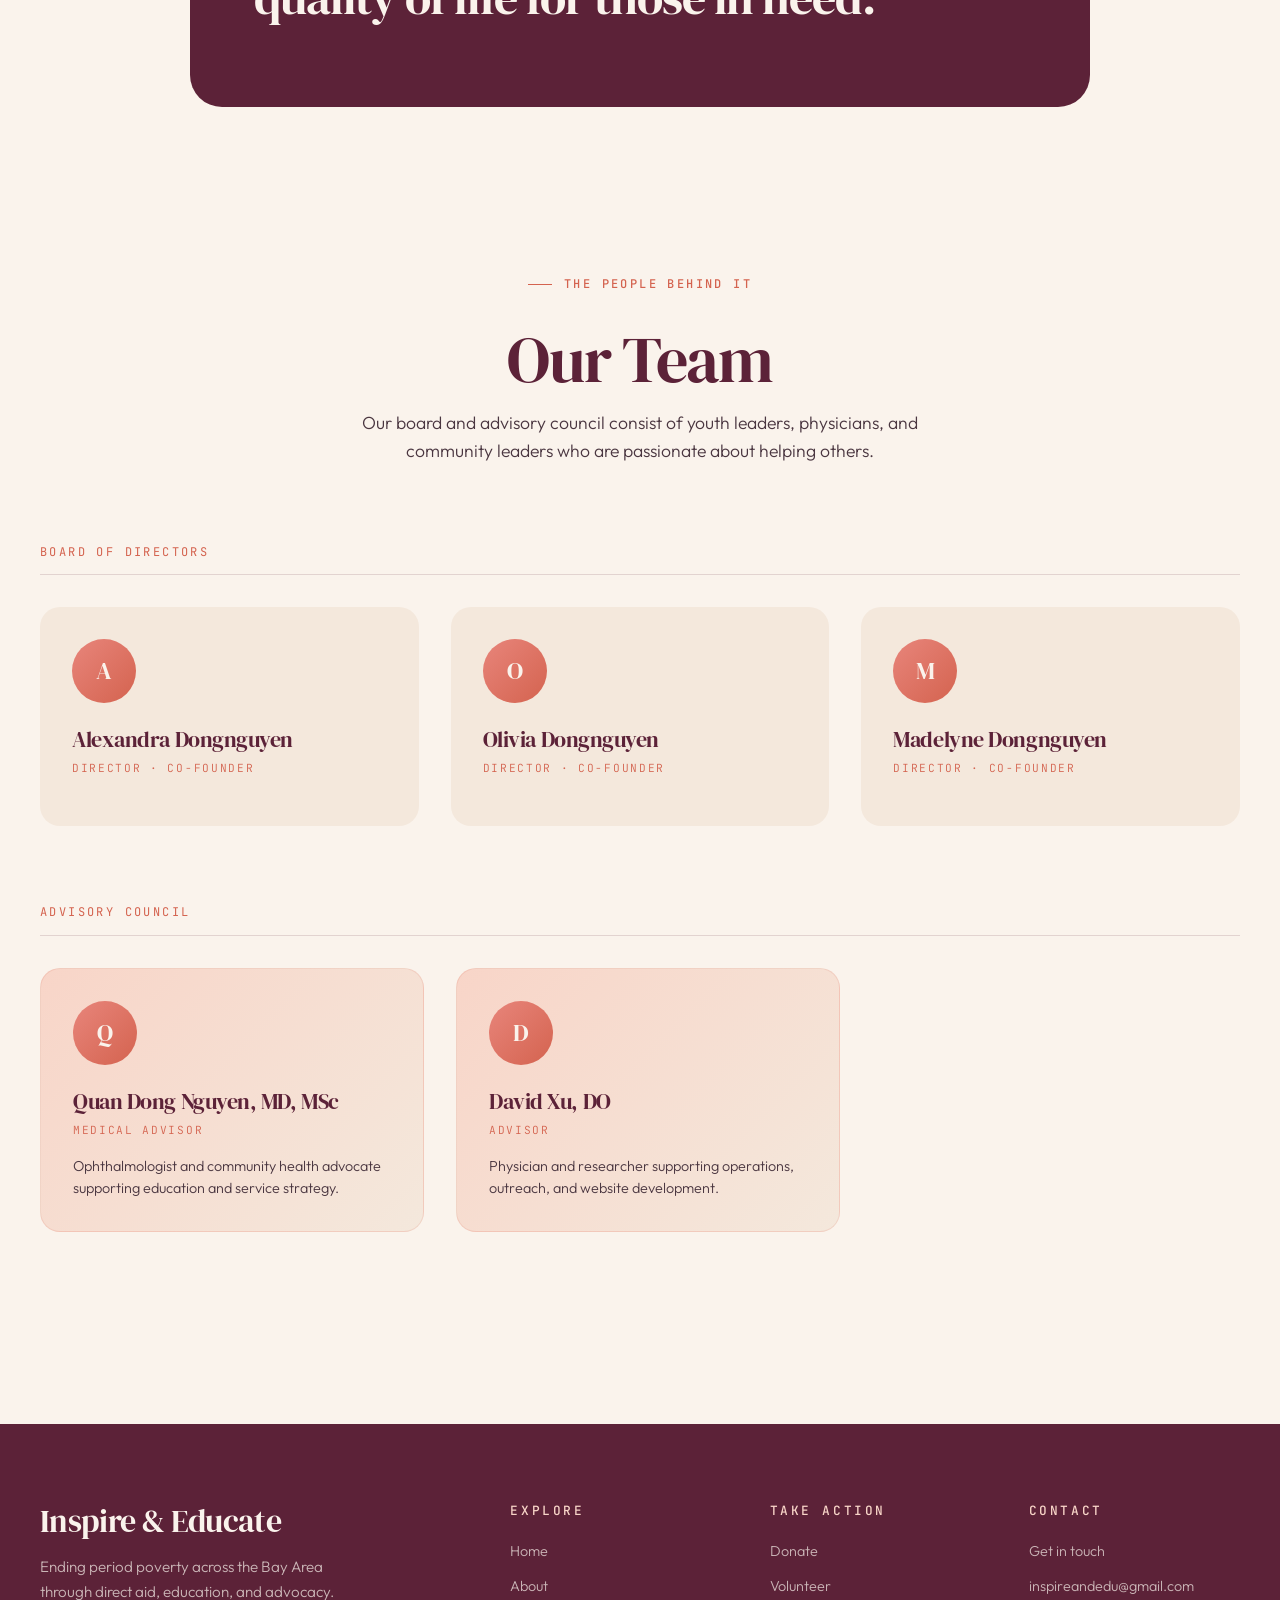
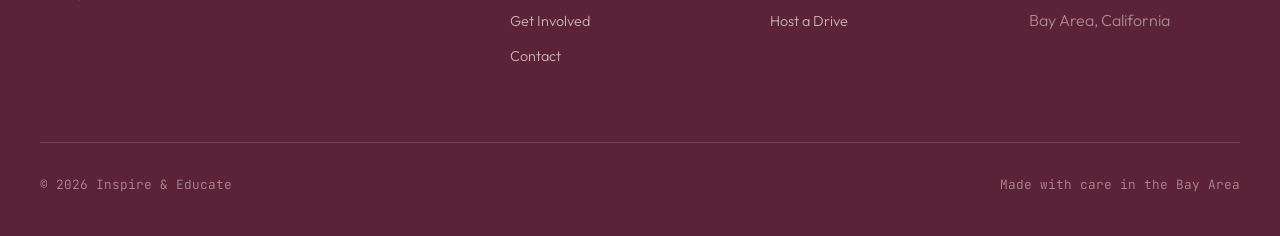
==== commit 8783efdb: "Update about page contact email" ====
--- a/about.html
+++ b/about.html
@@ -9,443 +9,17 @@
 <link href="https://fonts.googleapis.com/css2?family=DM+Serif+Display:ital@0;1&family=Outfit:wght@300;400;500;600&family=JetBrains+Mono:wght@400;500&display=swap" rel="stylesheet">
 <link rel="stylesheet" href="styles.css">
 <style>
-/* Page intro */
-.page-intro {
-  padding: 6rem 0 4rem;
-  position: relative;
-  overflow: hidden;
-}
-
-.page-intro-bg {
-  position: absolute;
-  top: 0;
-  right: -10%;
-  width: 50%;
-  height: 100%;
-  background: radial-gradient(circle, var(--blush) 0%, transparent 60%);
-  opacity: 0.5;
-  z-index: 0;
-}
-
-.page-intro-grid {
-  display: grid;
-  grid-template-columns: 1fr 1fr;
-  gap: 5rem;
-  align-items: end;
-  position: relative;
-  z-index: 2;
-}
-
-.page-intro h1 {
-  font-size: clamp(3rem, 7vw, 6rem);
-  line-height: 0.95;
-  margin-bottom: 1.5rem;
-}
-
-.page-intro h1 em {
-  font-style: italic;
-  color: var(--coral-deep);
-}
-
-.page-intro-lede {
-  font-size: 1.25rem;
-  color: var(--ink-soft);
-  max-width: 480px;
-  padding-bottom: 1rem;
-}
-
-/* Origin story */
-.origin {
-  padding: 6rem 0;
-}
-
-.origin-grid {
-  display: grid;
-  grid-template-columns: 1fr 1.5fr;
-  gap: 5rem;
-}
-
-.origin-aside {
-  position: sticky;
-  top: 120px;
-  align-self: start;
-}
-
-.origin-year {
-  font-family: var(--font-display);
-  font-size: 8rem;
-  line-height: 0.9;
-  color: var(--coral);
-  font-style: italic;
-  margin-bottom: 0.5rem;
-}
-
-.origin-label {
-  font-family: var(--font-mono);
-  font-size: 0.75rem;
-  text-transform: uppercase;
-  letter-spacing: 0.2em;
-  color: var(--ink-soft);
-}
-
-.origin-body p {
-  font-size: 1.1rem;
-  margin-bottom: 1.5rem;
-  color: var(--ink-soft);
-  line-height: 1.7;
-}
-
-.origin-body p.lede {
-  font-family: var(--font-display);
-  font-size: 1.5rem;
-  font-style: italic;
-  color: var(--wine);
-  line-height: 1.4;
-}
-
-.origin-body p:first-letter {
-  font-family: var(--font-display);
-  float: left;
-  font-size: 4.5rem;
-  line-height: 0.85;
-  padding: 0.3rem 0.6rem 0 0;
-  color: var(--coral-deep);
-}
-
-.origin-body p.lede:first-letter,
-.origin-body p:not(:first-of-type):first-letter {
-  float: none;
-  font-size: inherit;
-  padding: 0;
-  color: inherit;
-  font-family: inherit;
-}
-
-/* Mission card */
-.mission-card {
-  background: var(--wine);
-  color: var(--cream);
-  padding: 5rem 4rem;
-  border-radius: 32px;
-  margin: 4rem auto;
-  max-width: 900px;
-  position: relative;
-  overflow: hidden;
-}
-
-.mission-card::before {
-  content: '';
-  position: absolute;
-  top: -100px;
-  right: -100px;
-  width: 300px;
-  height: 300px;
-  border-radius: 50%;
-  background: radial-gradient(circle, rgba(232, 133, 123, 0.2) 0%, transparent 70%);
-}
-
-.mission-card .eyebrow {
-  color: var(--blush);
-}
-.mission-card .eyebrow::before {
-  background: var(--blush);
-}
-
-.mission-card h2 {
-  font-family: var(--font-display);
-  font-size: clamp(2rem, 4vw, 3rem);
-  color: var(--cream);
-  line-height: 1.2;
-  position: relative;
-}
-
-.mission-card h2 em {
-  font-style: italic;
-  color: var(--coral);
-}
-
-/* Team */
-.team {
-  padding: 6rem 0;
-}
-
-.team-header {
-  text-align: center;
-  margin-bottom: 5rem;
-}
-
-.team-header h2 {
-  font-size: clamp(2.5rem, 5vw, 4rem);
-  margin-bottom: 1rem;
-}
-
-.team-header p {
-  color: var(--ink-soft);
-  max-width: 560px;
-  margin: 0 auto;
-  font-size: 1.1rem;
-}
-
-.team-section + .team-section {
-  margin-top: 5rem;
-}
-
-.team-section-title {
-  font-family: var(--font-mono);
-  font-size: 0.75rem;
-  text-transform: uppercase;
-  letter-spacing: 0.2em;
-  color: var(--coral-deep);
-  margin-bottom: 2rem;
-  padding-bottom: 1rem;
-  border-bottom: 1px solid rgba(92, 34, 56, 0.15);
-}
-
-.team-grid {
-  display: grid;
-  grid-template-columns: repeat(3, 1fr);
-  gap: 2rem;
-}
-
-.team-card {
-  background: var(--cream-deep);
-  padding: 2rem;
-  border-radius: 20px;
-  transition: all 0.4s cubic-bezier(0.4, 0, 0.2, 1);
-  position: relative;
-  overflow: hidden;
-}
-
-.team-card:hover {
-  transform: translateY(-6px);
-  box-shadow: 0 20px 40px -20px rgba(92, 34, 56, 0.25);
-}
-
-.team-avatar {
-  width: 64px;
-  height: 64px;
-  border-radius: 50%;
-  background: linear-gradient(135deg, var(--coral), var(--coral-deep));
-  display: flex;
-  align-items: center;
-  justify-content: center;
-  font-family: var(--font-display);
-  color: var(--cream);
-  font-size: 1.5rem;
-  margin-bottom: 1.5rem;
-}
-
-.team-card h3 {
-  font-family: var(--font-display);
-  font-size: 1.4rem;
-  color: var(--wine);
-  margin-bottom: 0.4rem;
-  line-height: 1.2;
-}
-
-.team-card .role {
-  font-family: var(--font-mono);
-  font-size: 0.7rem;
-  text-transform: uppercase;
-  letter-spacing: 0.15em;
-  color: var(--coral-deep);
-  margin-bottom: 1rem;
-  display: block;
-}
-
-.team-card .bio {
-  font-size: 0.9rem;
-  color: var(--ink-soft);
-  line-height: 1.5;
-}
-
-.team-card.featured {
-  background: linear-gradient(135deg, var(--blush) 0%, var(--cream-deep) 100%);
-  border: 1px solid rgba(212, 99, 79, 0.15);
-}
-
-.team-grid-2 {
-  grid-template-columns: repeat(2, 1fr);
-  max-width: 800px;
-}
-
-@media (max-width: 900px) {
-  .page-intro-grid { grid-template-columns: 1fr; gap: 2rem; }
-  .origin-grid { grid-template-columns: 1fr; gap: 2rem; }
-  .origin-aside { position: static; }
-  .origin-year { font-size: 5rem; }
-  .mission-card { padding: 3rem 2rem; }
-  .team-grid { grid-template-columns: 1fr; }
-  .team-grid-2 { grid-template-columns: 1fr; }
-}
+.page-intro{padding:7rem 0 4rem;position:relative;overflow:hidden}.page-intro-bg{position:absolute;top:0;right:-10%;width:50%;height:100%;background:radial-gradient(circle,var(--blush) 0%,transparent 60%);opacity:.5;z-index:0}.page-intro-grid{display:grid;grid-template-columns:1fr 1fr;gap:5rem;align-items:end;position:relative;z-index:2}.page-intro h1{font-size:clamp(3rem,7vw,6rem);line-height:.95;margin-bottom:1.5rem}.page-intro h1 em{font-style:italic;color:var(--coral-deep)}.page-intro-lede{font-size:1.25rem;color:var(--ink-soft);max-width:480px;padding-bottom:1rem}.origin{padding:6rem 0}.origin-grid{display:grid;grid-template-columns:1fr 1.5fr;gap:5rem}.origin-aside{position:sticky;top:120px;align-self:start}.origin-year{font-family:var(--font-display);font-size:8rem;line-height:.9;color:var(--coral);font-style:italic;margin-bottom:.5rem}.origin-label{font-family:var(--font-mono);font-size:.75rem;text-transform:uppercase;letter-spacing:.2em;color:var(--ink-soft)}.origin-body p{font-size:1.1rem;margin-bottom:1.5rem;color:var(--ink-soft);line-height:1.7}.origin-body p.lede{font-family:var(--font-display);font-size:1.5rem;font-style:italic;color:var(--wine);line-height:1.4}.mission-card{background:var(--wine);color:var(--cream);padding:5rem 4rem;border-radius:32px;margin:4rem auto;max-width:900px;position:relative;overflow:hidden}.mission-card .eyebrow{color:var(--blush)}.mission-card .eyebrow::before{background:var(--blush)}.mission-card h2{font-family:var(--font-display);font-size:clamp(2rem,4vw,3rem);color:var(--cream);line-height:1.2;position:relative}.mission-card h2 em{font-style:italic;color:var(--coral)}.team{padding:6rem 0}.team-header{text-align:center;margin-bottom:5rem}.team-header h2{font-size:clamp(2.5rem,5vw,4rem);margin-bottom:1rem}.team-header p{color:var(--ink-soft);max-width:560px;margin:0 auto;font-size:1.1rem}.team-section+.team-section{margin-top:5rem}.team-section-title{font-family:var(--font-mono);font-size:.75rem;text-transform:uppercase;letter-spacing:.2em;color:var(--coral-deep);margin-bottom:2rem;padding-bottom:1rem;border-bottom:1px solid rgba(92,34,56,.15)}.team-grid{display:grid;grid-template-columns:repeat(3,1fr);gap:2rem}.team-card{background:var(--cream-deep);padding:2rem;border-radius:20px;position:relative;overflow:hidden}.team-avatar{width:64px;height:64px;border-radius:50%;background:linear-gradient(135deg,var(--coral),var(--coral-deep));display:flex;align-items:center;justify-content:center;font-family:var(--font-display);color:var(--cream);font-size:1.5rem;margin-bottom:1.5rem}.team-card h3{font-family:var(--font-display);font-size:1.4rem;color:var(--wine);margin-bottom:.4rem;line-height:1.2}.team-card .role{font-family:var(--font-mono);font-size:.7rem;text-transform:uppercase;letter-spacing:.15em;color:var(--coral-deep);margin-bottom:1rem;display:block}.team-card .bio{font-size:.9rem;color:var(--ink-soft);line-height:1.5}.team-card.featured{background:linear-gradient(135deg,var(--blush) 0%,var(--cream-deep) 100%);border:1px solid rgba(212,99,79,.15)}.team-grid-2{grid-template-columns:repeat(2,1fr);max-width:800px}@media(max-width:900px){.page-intro-grid,.origin-grid{grid-template-columns:1fr;gap:2rem}.origin-aside{position:static}.origin-year{font-size:5rem}.mission-card{padding:3rem 2rem}.team-grid,.team-grid-2{grid-template-columns:1fr}}
 </style>
 </head>
 <body>
-
-<nav class="nav">
-  <a href="index.html" class="nav-logo">
-    <span class="nav-logo-mark"></span>
-    Inspire & Educate
-  </a>
-  <ul class="nav-links">
-    <li><a href="index.html">Home</a></li>
-    <li><a href="about.html" class="active">About</a></li>
-    <li><a href="get-involved.html">Get Involved</a></li>
-    <li><a href="contact.html">Contact</a></li>
-    <li><a href="get-involved.html#donate" class="nav-cta">Donate</a></li>
-  </ul>
-</nav>
-
+<nav class="nav"><a href="index.html" class="nav-logo"><span class="nav-logo-mark"></span>Inspire & Educate</a><ul class="nav-links"><li><a href="index.html">Home</a></li><li><a href="about.html" class="active">About</a></li><li><a href="get-involved.html">Get Involved</a></li><li><a href="contact.html">Contact</a></li><li><a href="get-involved.html#donate" class="nav-cta">Donate</a></li></ul></nav>
 <main>
-
-<!-- ============== INTRO ============== -->
-<section class="page-intro">
-  <div class="page-intro-bg"></div>
-  <div class="container">
-    <div class="page-intro-grid">
-      <div>
-        <span class="eyebrow">Who We Are</span>
-        <h1>Three sisters. <em>One</em> mission.</h1>
-      </div>
-      <p class="page-intro-lede">
-        A nonprofit founded in 2024 to get menstrual products to the people who need them across the Bay Area.
-      </p>
-    </div>
-  </div>
-</section>
-
-<!-- ============== ORIGIN ============== -->
-<section class="origin">
-  <div class="container">
-    <div class="origin-grid">
-      <aside class="origin-aside">
-        <div class="origin-year">'24</div>
-        <span class="origin-label">Our Origin Story</span>
-      </aside>
-      <div class="origin-body">
-        <p class="lede">In 2024, three sisters founded Inspire and Educate to address a need that wasn't being met.</p>
-        <p>Alexandra, Olivia, and Madelyne were doing volunteer community service when they noticed something the food and clothing drives weren't reaching. Women came for food. They came for clothing. Some of them asked quietly for menstrual health supplies.</p>
-        <p>That ask changed everything. The sisters realized that menstrual products, items most of us take for granted, were a silent and unmet need for thousands of women across the Bay Area. The mainstream community drives weren't designed to provide them, and the shame around asking made the problem invisible.</p>
-        <p>So they founded Inspire and Educate. Today, the organization works to provide equal access to menstrual health products to vulnerable populations across the Bay Area, raise awareness of period poverty, and improve quality of life for those in need.</p>
-      </div>
-    </div>
-  </div>
-</section>
-
-<!-- ============== MISSION CARD ============== -->
-<section>
-  <div class="container">
-    <div class="mission-card">
-      <span class="eyebrow">Our Mission</span>
-      <h2>To provide <em>equal access</em> to menstrual health products, raise awareness of period poverty, and improve the quality of life for those in need.</h2>
-    </div>
-  </div>
-</section>
-
-<!-- ============== TEAM ============== -->
-<section class="team">
-  <div class="container">
-    <div class="team-header">
-      <span class="eyebrow">The People Behind It</span>
-      <h2>Our Team</h2>
-      <p>Our board and advisory council consist of youth leaders, physicians, and community leaders who are passionate about helping others.</p>
-    </div>
-
-    <!-- Board of Directors -->
-    <div class="team-section">
-      <h3 class="team-section-title">Board of Directors</h3>
-      <div class="team-grid">
-        <div class="team-card">
-          <div class="team-avatar">A</div>
-          <h3>Alexandra Dongnguyen</h3>
-          <span class="role">Director · Co-Founder</span>
-        </div>
-        <div class="team-card">
-          <div class="team-avatar">O</div>
-          <h3>Olivia Dongnguyen</h3>
-          <span class="role">Director · Co-Founder</span>
-        </div>
-        <div class="team-card">
-          <div class="team-avatar">M</div>
-          <h3>Madelyne Dongnguyen</h3>
-          <span class="role">Director · Co-Founder</span>
-        </div>
-        <div class="team-card">
-          <div class="team-avatar">D</div>
-          <h3>Diana V. Do, MD</h3>
-          <span class="role">Director</span>
-          <p class="bio">Professor of Ophthalmology and Vice Chair of Clinical Affairs at the Byers Eye Institute, Stanford University School of Medicine.</p>
-        </div>
-        <div class="team-card">
-          <div class="team-avatar">J</div>
-          <h3>Jennifer H. Do, MD</h3>
-          <span class="role">Director</span>
-          <p class="bio">Pediatrician at Sutter Health, California Pacific Medical Center.</p>
-        </div>
-      </div>
-    </div>
-
-    <!-- Advisory Council -->
-    <div class="team-section">
-      <h3 class="team-section-title">Advisory Council</h3>
-      <div class="team-grid team-grid-2">
-        <div class="team-card">
-          <div class="team-avatar">T</div>
-          <h3>Teresa Nguyen Hung, JD</h3>
-          <span class="role">Advisor</span>
-        </div>
-        <div class="team-card">
-          <div class="team-avatar">D</div>
-          <h3>David Ni Xu, DO</h3>
-          <span class="role">Advisor</span>
-        </div>
-      </div>
-    </div>
-  </div>
-</section>
-
+<section class="page-intro"><div class="page-intro-bg"></div><div class="container"><div class="page-intro-grid"><div><span class="eyebrow">Who We Are</span><h1>Three sisters. <em>One</em> mission.</h1></div><p class="page-intro-lede">A nonprofit founded in 2024 to get menstrual products to the people who need them across the Bay Area.</p></div></div></section>
+<section class="origin"><div class="container"><div class="origin-grid"><aside class="origin-aside"><div class="origin-year">'24</div><span class="origin-label">Our Origin Story</span></aside><div class="origin-body"><p class="lede">In 2024, three sisters founded Inspire and Educate to address a need that was not being met.</p><p>Alexandra, Olivia, and Madelyne were doing volunteer community service when they noticed something the food and clothing drives were not reaching. Women came for food. They came for clothing. Some of them asked quietly for menstrual health supplies.</p><p>That ask changed everything. The sisters realized that menstrual products, items many people take for granted, were a silent and unmet need for thousands of women across the Bay Area. The mainstream community drives were not designed to provide them, and the shame around asking made the problem invisible.</p><p>So they founded Inspire and Educate. Today, the organization works to provide equal access to menstrual health products to vulnerable populations across the Bay Area, raise awareness of period poverty, and improve quality of life for those in need.</p></div></div></div></section>
+<section><div class="container"><div class="mission-card"><span class="eyebrow">Our Mission</span><h2>To provide <em>equal access</em> to menstrual health products, raise awareness of period poverty, and improve the quality of life for those in need.</h2></div></div></section>
+<section class="team"><div class="container"><div class="team-header"><span class="eyebrow">The People Behind It</span><h2>Our Team</h2><p>Our board and advisory council consist of youth leaders, physicians, and community leaders who are passionate about helping others.</p></div><div class="team-section"><h3 class="team-section-title">Board of Directors</h3><div class="team-grid"><div class="team-card"><div class="team-avatar">A</div><h3>Alexandra Dongnguyen</h3><span class="role">Director · Co-Founder</span></div><div class="team-card"><div class="team-avatar">O</div><h3>Olivia Dongnguyen</h3><span class="role">Director · Co-Founder</span></div><div class="team-card"><div class="team-avatar">M</div><h3>Madelyne Dongnguyen</h3><span class="role">Director · Co-Founder</span></div></div></div><div class="team-section"><h3 class="team-section-title">Advisory Council</h3><div class="team-grid team-grid-2"><div class="team-card featured"><div class="team-avatar">Q</div><h3>Quan Dong Nguyen, MD, MSc</h3><span class="role">Medical Advisor</span><p class="bio">Ophthalmologist and community health advocate supporting education and service strategy.</p></div><div class="team-card featured"><div class="team-avatar">D</div><h3>David Xu, DO</h3><span class="role">Advisor</span><p class="bio">Physician and researcher supporting operations, outreach, and website development.</p></div></div></div></div></section>
 </main>
-
-<footer class="footer">
-  <div class="container">
-    <div class="footer-grid">
-      <div class="footer-brand">
-        <h3>Inspire & Educate</h3>
-        <p>Ending period poverty across the Bay Area through direct aid, education, and advocacy.</p>
-      </div>
-      <div>
-        <h4>Explore</h4>
-        <ul class="footer-list">
-          <li><a href="index.html">Home</a></li>
-          <li><a href="about.html">About</a></li>
-          <li><a href="get-involved.html">Get Involved</a></li>
-          <li><a href="contact.html">Contact</a></li>
-        </ul>
-      </div>
-      <div>
-        <h4>Take Action</h4>
-        <ul class="footer-list">
-          <li><a href="get-involved.html#donate">Donate</a></li>
-          <li><a href="get-involved.html#volunteer">Volunteer</a></li>
-          <li><a href="get-involved.html#drive">Host a Drive</a></li>
-          <li><a href="get-involved.html#spread">Spread the Word</a></li>
-        </ul>
-      </div>
-      <div>
-        <h4>Contact</h4>
-        <ul class="footer-list">
-          <li><a href="contact.html">Get in touch</a></li>
-          <li><a href="mailto:hello@inspireandeducate.org">hello@inspireandeducate.org</a></li>
-          <li><span style="color: rgba(250,243,236,0.5)">Bay Area, California</span></li>
-        </ul>
-      </div>
-    </div>
-    <div class="footer-bottom">
-      <span>© 2026 Inspire & Educate · A 501(c)(3) nonprofit</span>
-      <span>Made with care in the Bay Area</span>
-    </div>
-  </div>
-</footer>
-
+<footer class="footer"><div class="container"><div class="footer-grid"><div class="footer-brand"><h3>Inspire & Educate</h3><p>Ending period poverty across the Bay Area through direct aid, education, and advocacy.</p></div><div><h4>Explore</h4><ul class="footer-list"><li><a href="index.html">Home</a></li><li><a href="about.html">About</a></li><li><a href="get-involved.html">Get Involved</a></li><li><a href="contact.html">Contact</a></li></ul></div><div><h4>Take Action</h4><ul class="footer-list"><li><a href="get-involved.html#donate">Donate</a></li><li><a href="get-involved.html#volunteer">Volunteer</a></li><li><a href="get-involved.html#drive">Host a Drive</a></li></ul></div><div><h4>Contact</h4><ul class="footer-list"><li><a href="contact.html">Get in touch</a></li><li><a href="mailto:inspireandedu@gmail.com">inspireandedu@gmail.com</a></li><li><span style="color:rgba(250,243,236,.5)">Bay Area, California</span></li></ul></div></div><div class="footer-bottom"><span>© 2026 Inspire & Educate</span><span>Made with care in the Bay Area</span></div></div></footer>
 </body>
-</html>
+</html>
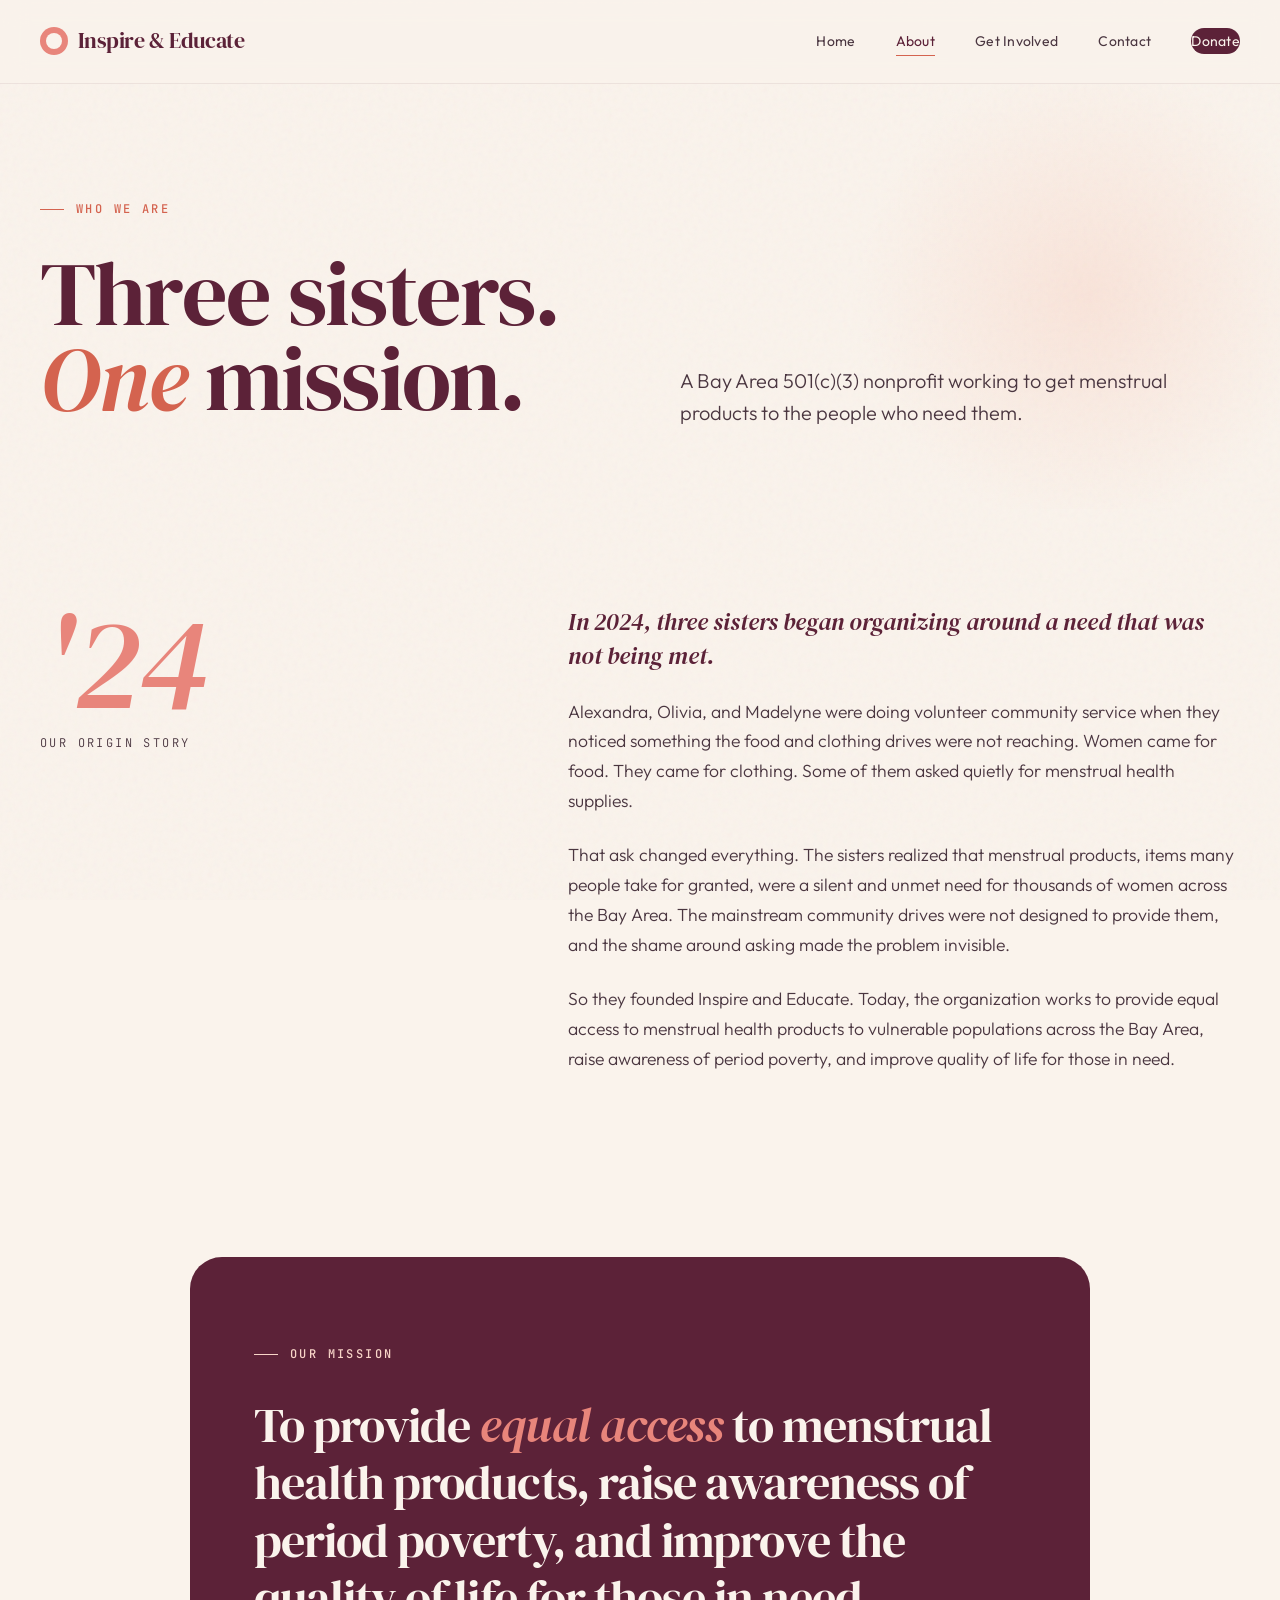
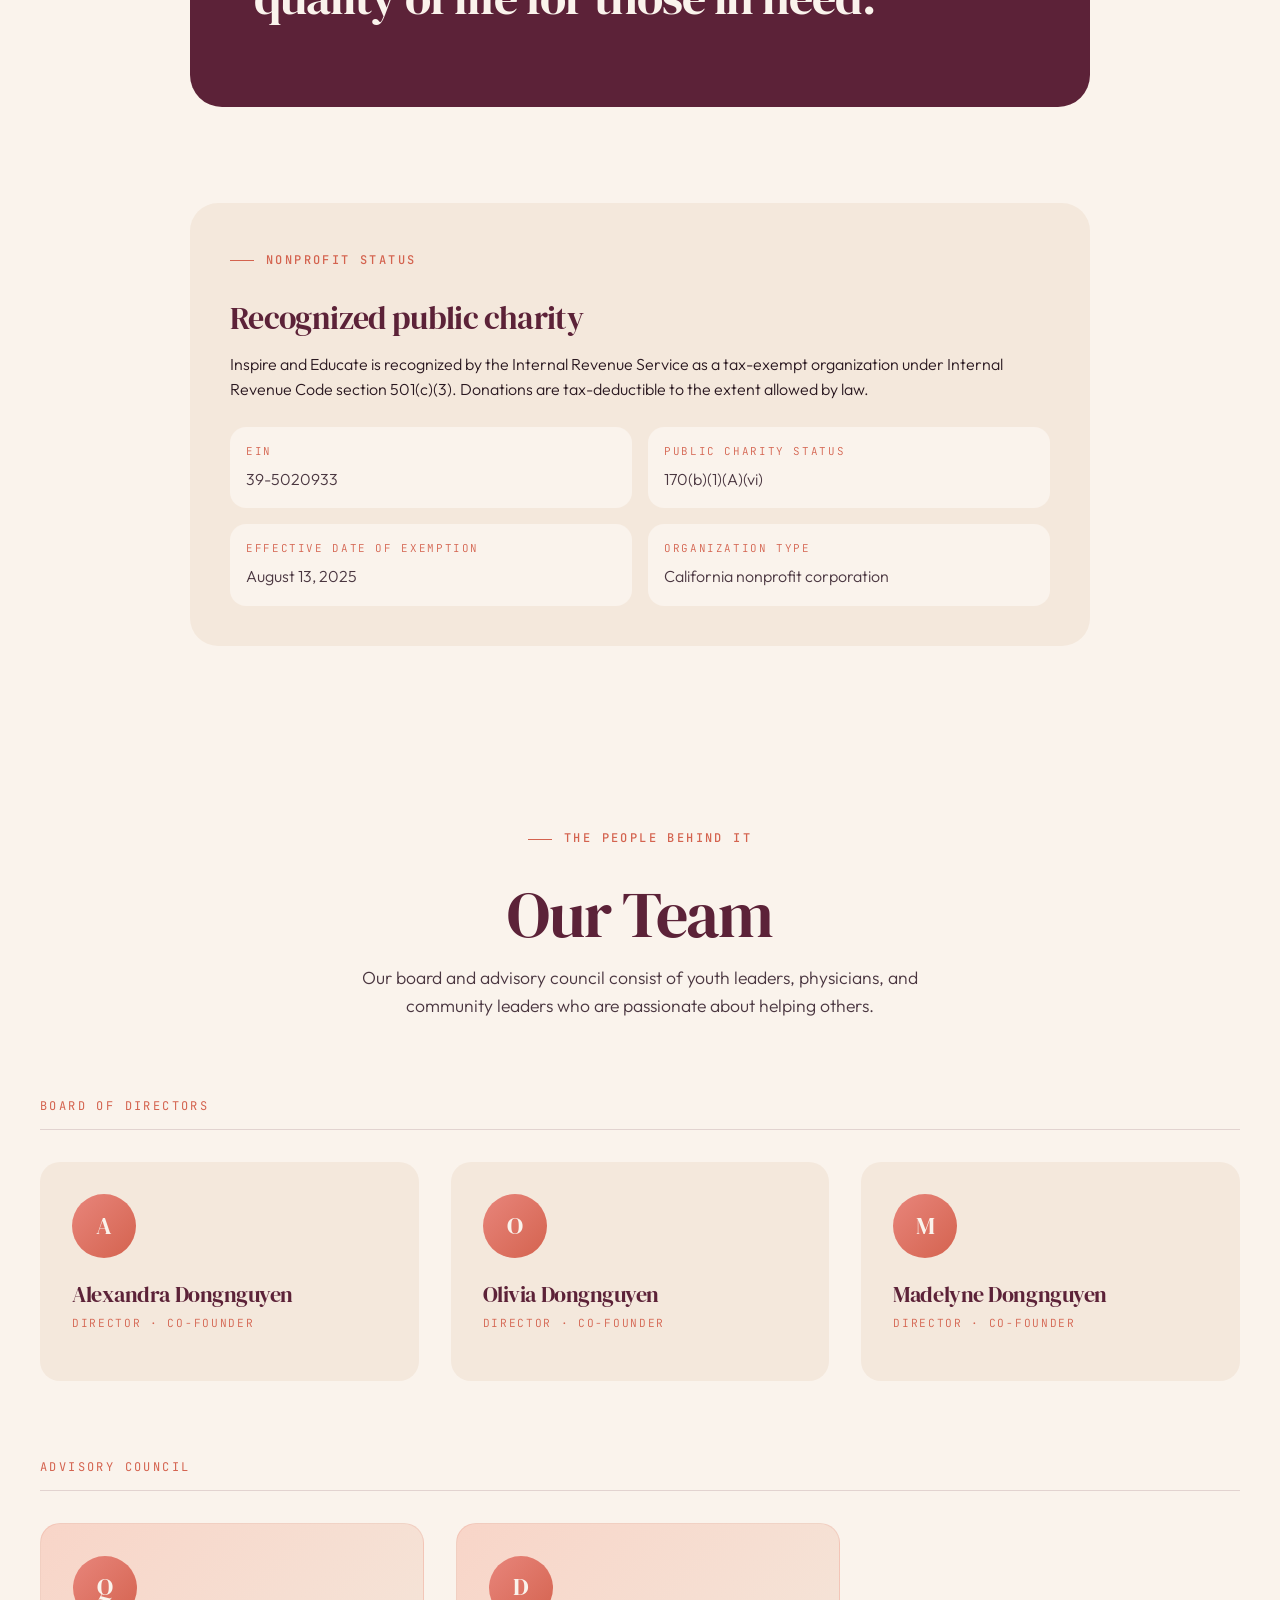
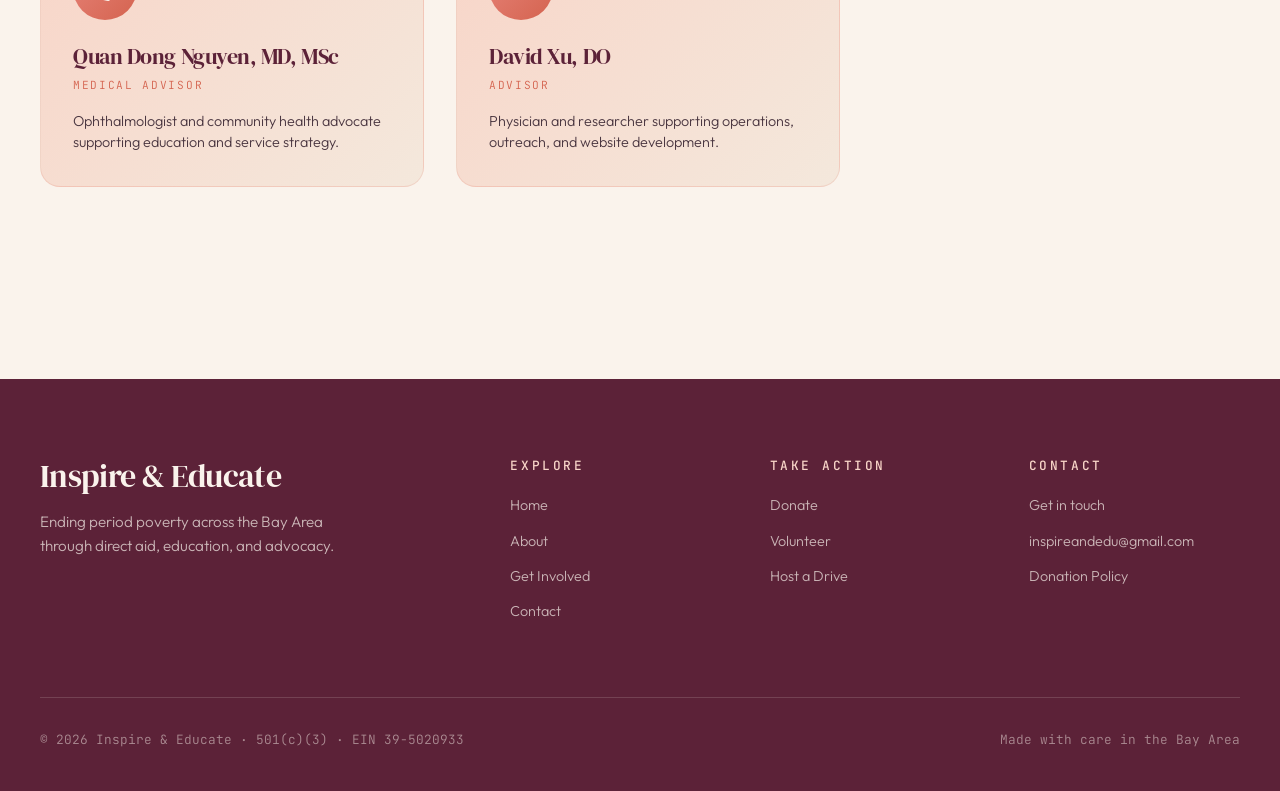
==== commit cb07a5bd: "Add nonprofit status details to about page" ====
--- a/about.html
+++ b/about.html
@@ -8,18 +8,10 @@
 <link rel="preconnect" href="https://fonts.gstatic.com" crossorigin>
 <link href="https://fonts.googleapis.com/css2?family=DM+Serif+Display:ital@0;1&family=Outfit:wght@300;400;500;600&family=JetBrains+Mono:wght@400;500&display=swap" rel="stylesheet">
 <link rel="stylesheet" href="styles.css">
-<style>
-.page-intro{padding:7rem 0 4rem;position:relative;overflow:hidden}.page-intro-bg{position:absolute;top:0;right:-10%;width:50%;height:100%;background:radial-gradient(circle,var(--blush) 0%,transparent 60%);opacity:.5;z-index:0}.page-intro-grid{display:grid;grid-template-columns:1fr 1fr;gap:5rem;align-items:end;position:relative;z-index:2}.page-intro h1{font-size:clamp(3rem,7vw,6rem);line-height:.95;margin-bottom:1.5rem}.page-intro h1 em{font-style:italic;color:var(--coral-deep)}.page-intro-lede{font-size:1.25rem;color:var(--ink-soft);max-width:480px;padding-bottom:1rem}.origin{padding:6rem 0}.origin-grid{display:grid;grid-template-columns:1fr 1.5fr;gap:5rem}.origin-aside{position:sticky;top:120px;align-self:start}.origin-year{font-family:var(--font-display);font-size:8rem;line-height:.9;color:var(--coral);font-style:italic;margin-bottom:.5rem}.origin-label{font-family:var(--font-mono);font-size:.75rem;text-transform:uppercase;letter-spacing:.2em;color:var(--ink-soft)}.origin-body p{font-size:1.1rem;margin-bottom:1.5rem;color:var(--ink-soft);line-height:1.7}.origin-body p.lede{font-family:var(--font-display);font-size:1.5rem;font-style:italic;color:var(--wine);line-height:1.4}.mission-card{background:var(--wine);color:var(--cream);padding:5rem 4rem;border-radius:32px;margin:4rem auto;max-width:900px;position:relative;overflow:hidden}.mission-card .eyebrow{color:var(--blush)}.mission-card .eyebrow::before{background:var(--blush)}.mission-card h2{font-family:var(--font-display);font-size:clamp(2rem,4vw,3rem);color:var(--cream);line-height:1.2;position:relative}.mission-card h2 em{font-style:italic;color:var(--coral)}.team{padding:6rem 0}.team-header{text-align:center;margin-bottom:5rem}.team-header h2{font-size:clamp(2.5rem,5vw,4rem);margin-bottom:1rem}.team-header p{color:var(--ink-soft);max-width:560px;margin:0 auto;font-size:1.1rem}.team-section+.team-section{margin-top:5rem}.team-section-title{font-family:var(--font-mono);font-size:.75rem;text-transform:uppercase;letter-spacing:.2em;color:var(--coral-deep);margin-bottom:2rem;padding-bottom:1rem;border-bottom:1px solid rgba(92,34,56,.15)}.team-grid{display:grid;grid-template-columns:repeat(3,1fr);gap:2rem}.team-card{background:var(--cream-deep);padding:2rem;border-radius:20px;position:relative;overflow:hidden}.team-avatar{width:64px;height:64px;border-radius:50%;background:linear-gradient(135deg,var(--coral),var(--coral-deep));display:flex;align-items:center;justify-content:center;font-family:var(--font-display);color:var(--cream);font-size:1.5rem;margin-bottom:1.5rem}.team-card h3{font-family:var(--font-display);font-size:1.4rem;color:var(--wine);margin-bottom:.4rem;line-height:1.2}.team-card .role{font-family:var(--font-mono);font-size:.7rem;text-transform:uppercase;letter-spacing:.15em;color:var(--coral-deep);margin-bottom:1rem;display:block}.team-card .bio{font-size:.9rem;color:var(--ink-soft);line-height:1.5}.team-card.featured{background:linear-gradient(135deg,var(--blush) 0%,var(--cream-deep) 100%);border:1px solid rgba(212,99,79,.15)}.team-grid-2{grid-template-columns:repeat(2,1fr);max-width:800px}@media(max-width:900px){.page-intro-grid,.origin-grid{grid-template-columns:1fr;gap:2rem}.origin-aside{position:static}.origin-year{font-size:5rem}.mission-card{padding:3rem 2rem}.team-grid,.team-grid-2{grid-template-columns:1fr}}
-</style>
+<style>.page-intro{padding:7rem 0 4rem;position:relative;overflow:hidden}.page-intro-bg{position:absolute;top:0;right:-10%;width:50%;height:100%;background:radial-gradient(circle,var(--blush) 0%,transparent 60%);opacity:.5;z-index:0}.page-intro-grid{display:grid;grid-template-columns:1fr 1fr;gap:5rem;align-items:end;position:relative;z-index:2}.page-intro h1{font-size:clamp(3rem,7vw,6rem);line-height:.95;margin-bottom:1.5rem}.page-intro h1 em{font-style:italic;color:var(--coral-deep)}.page-intro-lede{font-size:1.25rem;color:var(--ink-soft);max-width:520px;padding-bottom:1rem}.origin{padding:6rem 0}.origin-grid{display:grid;grid-template-columns:1fr 1.5fr;gap:5rem}.origin-aside{position:sticky;top:120px;align-self:start}.origin-year{font-family:var(--font-display);font-size:8rem;line-height:.9;color:var(--coral);font-style:italic;margin-bottom:.5rem}.origin-label{font-family:var(--font-mono);font-size:.75rem;text-transform:uppercase;letter-spacing:.2em;color:var(--ink-soft)}.origin-body p{font-size:1.1rem;margin-bottom:1.5rem;color:var(--ink-soft);line-height:1.7}.origin-body p.lede{font-family:var(--font-display);font-size:1.5rem;font-style:italic;color:var(--wine);line-height:1.4}.mission-card{background:var(--wine);color:var(--cream);padding:5rem 4rem;border-radius:32px;margin:4rem auto;max-width:900px;position:relative;overflow:hidden}.mission-card .eyebrow{color:var(--blush)}.mission-card .eyebrow::before{background:var(--blush)}.mission-card h2{font-family:var(--font-display);font-size:clamp(2rem,4vw,3rem);color:var(--cream);line-height:1.2;position:relative}.mission-card h2 em{font-style:italic;color:var(--coral)}.legal{padding:2rem 0 5rem}.legal-card{background:var(--cream-deep);border-radius:28px;padding:2.5rem;max-width:900px;margin:0 auto}.legal-card h2{font-size:2rem;margin-bottom:1rem}.legal-grid{display:grid;grid-template-columns:repeat(2,1fr);gap:1rem;margin-top:1.5rem}.legal-item{background:var(--cream);border-radius:16px;padding:1rem}.legal-label{font-family:var(--font-mono);font-size:.68rem;text-transform:uppercase;letter-spacing:.15em;color:var(--coral-deep);display:block;margin-bottom:.4rem}.legal-item p{color:var(--ink-soft);margin:0}.team{padding:6rem 0}.team-header{text-align:center;margin-bottom:5rem}.team-header h2{font-size:clamp(2.5rem,5vw,4rem);margin-bottom:1rem}.team-header p{color:var(--ink-soft);max-width:560px;margin:0 auto;font-size:1.1rem}.team-section+.team-section{margin-top:5rem}.team-section-title{font-family:var(--font-mono);font-size:.75rem;text-transform:uppercase;letter-spacing:.2em;color:var(--coral-deep);margin-bottom:2rem;padding-bottom:1rem;border-bottom:1px solid rgba(92,34,56,.15)}.team-grid{display:grid;grid-template-columns:repeat(3,1fr);gap:2rem}.team-card{background:var(--cream-deep);padding:2rem;border-radius:20px}.team-avatar{width:64px;height:64px;border-radius:50%;background:linear-gradient(135deg,var(--coral),var(--coral-deep));display:flex;align-items:center;justify-content:center;font-family:var(--font-display);color:var(--cream);font-size:1.5rem;margin-bottom:1.5rem}.team-card h3{font-family:var(--font-display);font-size:1.4rem;color:var(--wine);margin-bottom:.4rem;line-height:1.2}.team-card .role{font-family:var(--font-mono);font-size:.7rem;text-transform:uppercase;letter-spacing:.15em;color:var(--coral-deep);margin-bottom:1rem;display:block}.team-card .bio{font-size:.9rem;color:var(--ink-soft);line-height:1.5}.team-card.featured{background:linear-gradient(135deg,var(--blush) 0%,var(--cream-deep) 100%);border:1px solid rgba(212,99,79,.15)}.team-grid-2{grid-template-columns:repeat(2,1fr);max-width:800px}@media(max-width:900px){.page-intro-grid,.origin-grid,.legal-grid{grid-template-columns:1fr;gap:2rem}.origin-aside{position:static}.origin-year{font-size:5rem}.mission-card{padding:3rem 2rem}.team-grid,.team-grid-2{grid-template-columns:1fr}}</style>
 </head>
 <body>
 <nav class="nav"><a href="index.html" class="nav-logo"><span class="nav-logo-mark"></span>Inspire & Educate</a><ul class="nav-links"><li><a href="index.html">Home</a></li><li><a href="about.html" class="active">About</a></li><li><a href="get-involved.html">Get Involved</a></li><li><a href="contact.html">Contact</a></li><li><a href="get-involved.html#donate" class="nav-cta">Donate</a></li></ul></nav>
-<main>
-<section class="page-intro"><div class="page-intro-bg"></div><div class="container"><div class="page-intro-grid"><div><span class="eyebrow">Who We Are</span><h1>Three sisters. <em>One</em> mission.</h1></div><p class="page-intro-lede">A nonprofit founded in 2024 to get menstrual products to the people who need them across the Bay Area.</p></div></div></section>
-<section class="origin"><div class="container"><div class="origin-grid"><aside class="origin-aside"><div class="origin-year">'24</div><span class="origin-label">Our Origin Story</span></aside><div class="origin-body"><p class="lede">In 2024, three sisters founded Inspire and Educate to address a need that was not being met.</p><p>Alexandra, Olivia, and Madelyne were doing volunteer community service when they noticed something the food and clothing drives were not reaching. Women came for food. They came for clothing. Some of them asked quietly for menstrual health supplies.</p><p>That ask changed everything. The sisters realized that menstrual products, items many people take for granted, were a silent and unmet need for thousands of women across the Bay Area. The mainstream community drives were not designed to provide them, and the shame around asking made the problem invisible.</p><p>So they founded Inspire and Educate. Today, the organization works to provide equal access to menstrual health products to vulnerable populations across the Bay Area, raise awareness of period poverty, and improve quality of life for those in need.</p></div></div></div></section>
-<section><div class="container"><div class="mission-card"><span class="eyebrow">Our Mission</span><h2>To provide <em>equal access</em> to menstrual health products, raise awareness of period poverty, and improve the quality of life for those in need.</h2></div></div></section>
-<section class="team"><div class="container"><div class="team-header"><span class="eyebrow">The People Behind It</span><h2>Our Team</h2><p>Our board and advisory council consist of youth leaders, physicians, and community leaders who are passionate about helping others.</p></div><div class="team-section"><h3 class="team-section-title">Board of Directors</h3><div class="team-grid"><div class="team-card"><div class="team-avatar">A</div><h3>Alexandra Dongnguyen</h3><span class="role">Director · Co-Founder</span></div><div class="team-card"><div class="team-avatar">O</div><h3>Olivia Dongnguyen</h3><span class="role">Director · Co-Founder</span></div><div class="team-card"><div class="team-avatar">M</div><h3>Madelyne Dongnguyen</h3><span class="role">Director · Co-Founder</span></div></div></div><div class="team-section"><h3 class="team-section-title">Advisory Council</h3><div class="team-grid team-grid-2"><div class="team-card featured"><div class="team-avatar">Q</div><h3>Quan Dong Nguyen, MD, MSc</h3><span class="role">Medical Advisor</span><p class="bio">Ophthalmologist and community health advocate supporting education and service strategy.</p></div><div class="team-card featured"><div class="team-avatar">D</div><h3>David Xu, DO</h3><span class="role">Advisor</span><p class="bio">Physician and researcher supporting operations, outreach, and website development.</p></div></div></div></div></section>
-</main>
-<footer class="footer"><div class="container"><div class="footer-grid"><div class="footer-brand"><h3>Inspire & Educate</h3><p>Ending period poverty across the Bay Area through direct aid, education, and advocacy.</p></div><div><h4>Explore</h4><ul class="footer-list"><li><a href="index.html">Home</a></li><li><a href="about.html">About</a></li><li><a href="get-involved.html">Get Involved</a></li><li><a href="contact.html">Contact</a></li></ul></div><div><h4>Take Action</h4><ul class="footer-list"><li><a href="get-involved.html#donate">Donate</a></li><li><a href="get-involved.html#volunteer">Volunteer</a></li><li><a href="get-involved.html#drive">Host a Drive</a></li></ul></div><div><h4>Contact</h4><ul class="footer-list"><li><a href="contact.html">Get in touch</a></li><li><a href="mailto:inspireandedu@gmail.com">inspireandedu@gmail.com</a></li><li><span style="color:rgba(250,243,236,.5)">Bay Area, California</span></li></ul></div></div><div class="footer-bottom"><span>© 2026 Inspire & Educate</span><span>Made with care in the Bay Area</span></div></div></footer>
+<main><section class="page-intro"><div class="page-intro-bg"></div><div class="container"><div class="page-intro-grid"><div><span class="eyebrow">Who We Are</span><h1>Three sisters. <em>One</em> mission.</h1></div><p class="page-intro-lede">A Bay Area 501(c)(3) nonprofit working to get menstrual products to the people who need them.</p></div></div></section><section class="origin"><div class="container"><div class="origin-grid"><aside class="origin-aside"><div class="origin-year">'24</div><span class="origin-label">Our Origin Story</span></aside><div class="origin-body"><p class="lede">In 2024, three sisters began organizing around a need that was not being met.</p><p>Alexandra, Olivia, and Madelyne were doing volunteer community service when they noticed something the food and clothing drives were not reaching. Women came for food. They came for clothing. Some of them asked quietly for menstrual health supplies.</p><p>That ask changed everything. The sisters realized that menstrual products, items many people take for granted, were a silent and unmet need for thousands of women across the Bay Area. The mainstream community drives were not designed to provide them, and the shame around asking made the problem invisible.</p><p>So they founded Inspire and Educate. Today, the organization works to provide equal access to menstrual health products to vulnerable populations across the Bay Area, raise awareness of period poverty, and improve quality of life for those in need.</p></div></div></div></section><section><div class="container"><div class="mission-card"><span class="eyebrow">Our Mission</span><h2>To provide <em>equal access</em> to menstrual health products, raise awareness of period poverty, and improve the quality of life for those in need.</h2></div></div></section><section class="legal"><div class="container"><div class="legal-card"><span class="eyebrow">Nonprofit Status</span><h2>Recognized public charity</h2><p>Inspire and Educate is recognized by the Internal Revenue Service as a tax-exempt organization under Internal Revenue Code section 501(c)(3). Donations are tax-deductible to the extent allowed by law.</p><div class="legal-grid"><div class="legal-item"><span class="legal-label">EIN</span><p>39-5020933</p></div><div class="legal-item"><span class="legal-label">Public charity status</span><p>170(b)(1)(A)(vi)</p></div><div class="legal-item"><span class="legal-label">Effective date of exemption</span><p>August 13, 2025</p></div><div class="legal-item"><span class="legal-label">Organization type</span><p>California nonprofit corporation</p></div></div></div></div></section><section class="team"><div class="container"><div class="team-header"><span class="eyebrow">The People Behind It</span><h2>Our Team</h2><p>Our board and advisory council consist of youth leaders, physicians, and community leaders who are passionate about helping others.</p></div><div class="team-section"><h3 class="team-section-title">Board of Directors</h3><div class="team-grid"><div class="team-card"><div class="team-avatar">A</div><h3>Alexandra Dongnguyen</h3><span class="role">Director · Co-Founder</span></div><div class="team-card"><div class="team-avatar">O</div><h3>Olivia Dongnguyen</h3><span class="role">Director · Co-Founder</span></div><div class="team-card"><div class="team-avatar">M</div><h3>Madelyne Dongnguyen</h3><span class="role">Director · Co-Founder</span></div></div></div><div class="team-section"><h3 class="team-section-title">Advisory Council</h3><div class="team-grid team-grid-2"><div class="team-card featured"><div class="team-avatar">Q</div><h3>Quan Dong Nguyen, MD, MSc</h3><span class="role">Medical Advisor</span><p class="bio">Ophthalmologist and community health advocate supporting education and service strategy.</p></div><div class="team-card featured"><div class="team-avatar">D</div><h3>David Xu, DO</h3><span class="role">Advisor</span><p class="bio">Physician and researcher supporting operations, outreach, and website development.</p></div></div></div></div></section></main><footer class="footer"><div class="container"><div class="footer-grid"><div class="footer-brand"><h3>Inspire & Educate</h3><p>Ending period poverty across the Bay Area through direct aid, education, and advocacy.</p></div><div><h4>Explore</h4><ul class="footer-list"><li><a href="index.html">Home</a></li><li><a href="about.html">About</a></li><li><a href="get-involved.html">Get Involved</a></li><li><a href="contact.html">Contact</a></li></ul></div><div><h4>Take Action</h4><ul class="footer-list"><li><a href="get-involved.html#donate">Donate</a></li><li><a href="get-involved.html#volunteer">Volunteer</a></li><li><a href="get-involved.html#drive">Host a Drive</a></li></ul></div><div><h4>Contact</h4><ul class="footer-list"><li><a href="contact.html">Get in touch</a></li><li><a href="mailto:inspireandedu@gmail.com">inspireandedu@gmail.com</a></li><li><a href="donation-policy.html">Donation Policy</a></li></ul></div></div><div class="footer-bottom"><span>© 2026 Inspire & Educate · 501(c)(3) · EIN 39-5020933</span><span>Made with care in the Bay Area</span></div></div></footer>
 </body>
 </html>
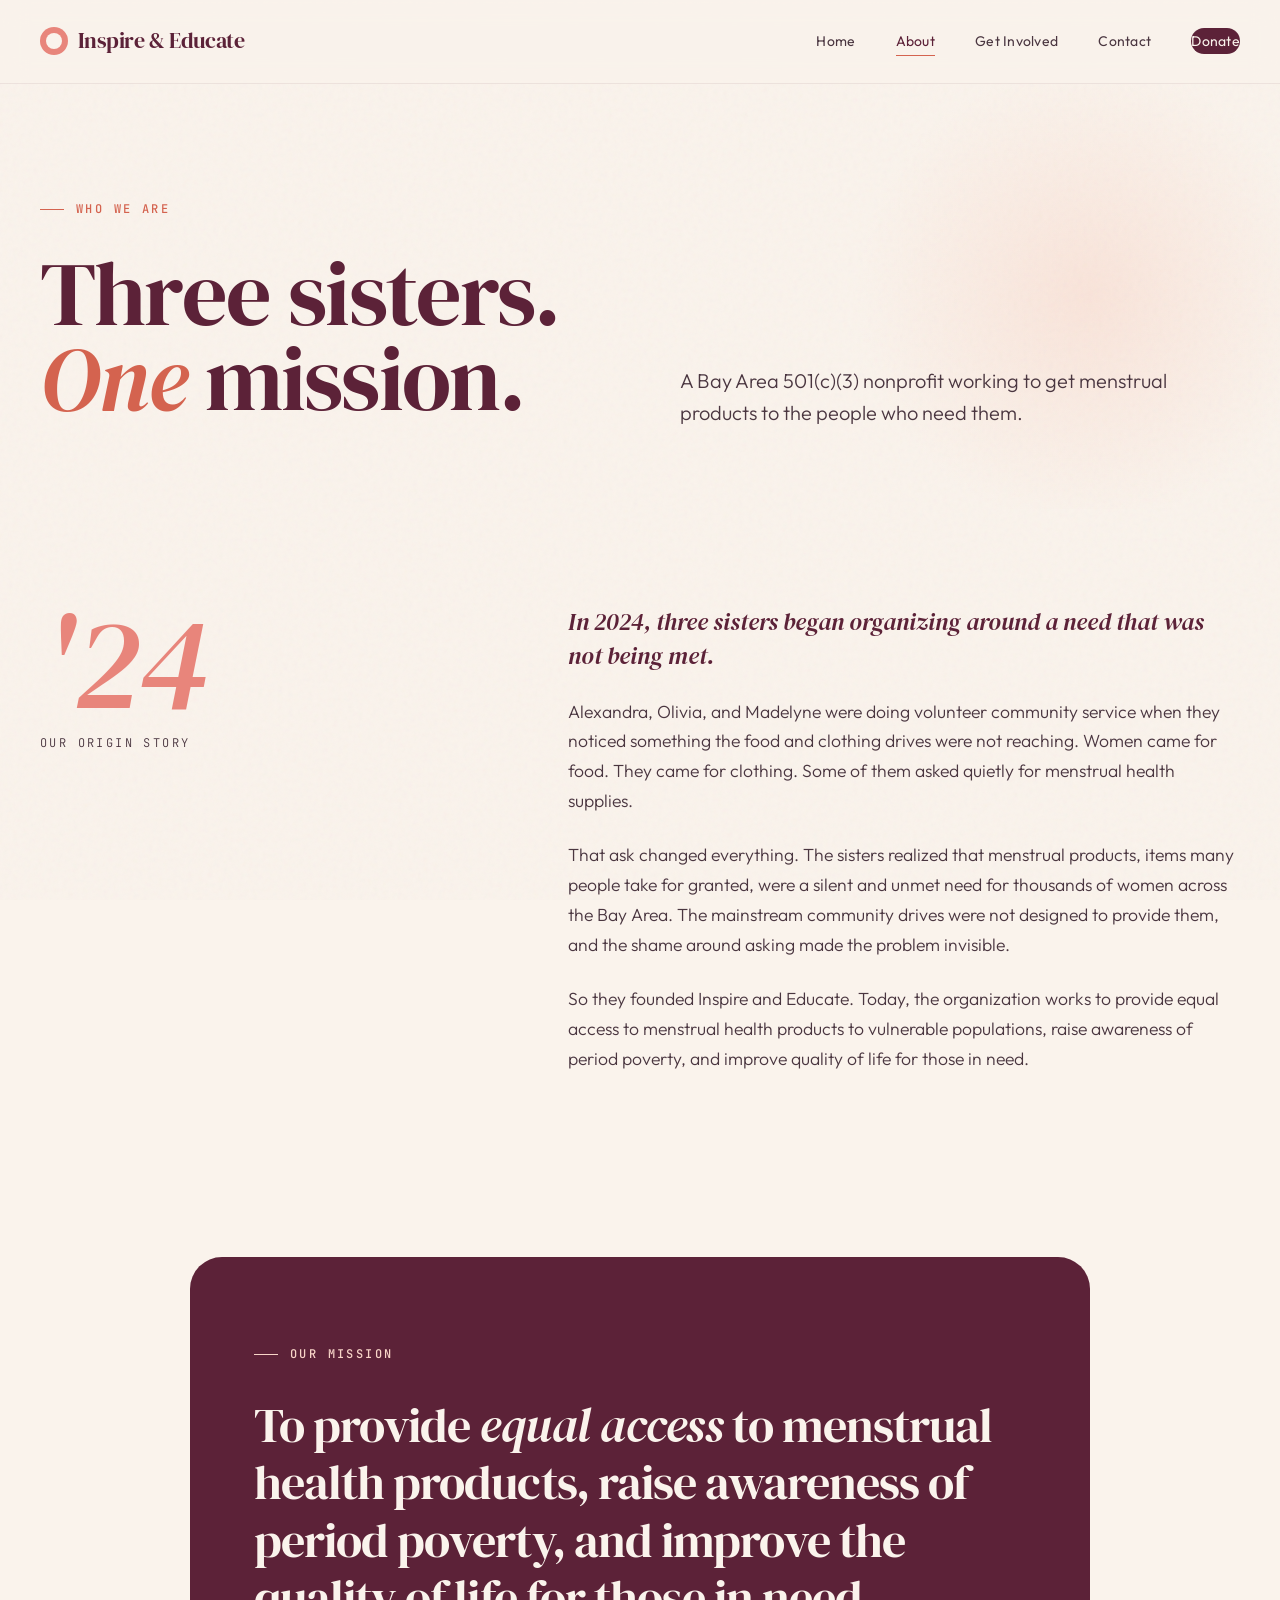
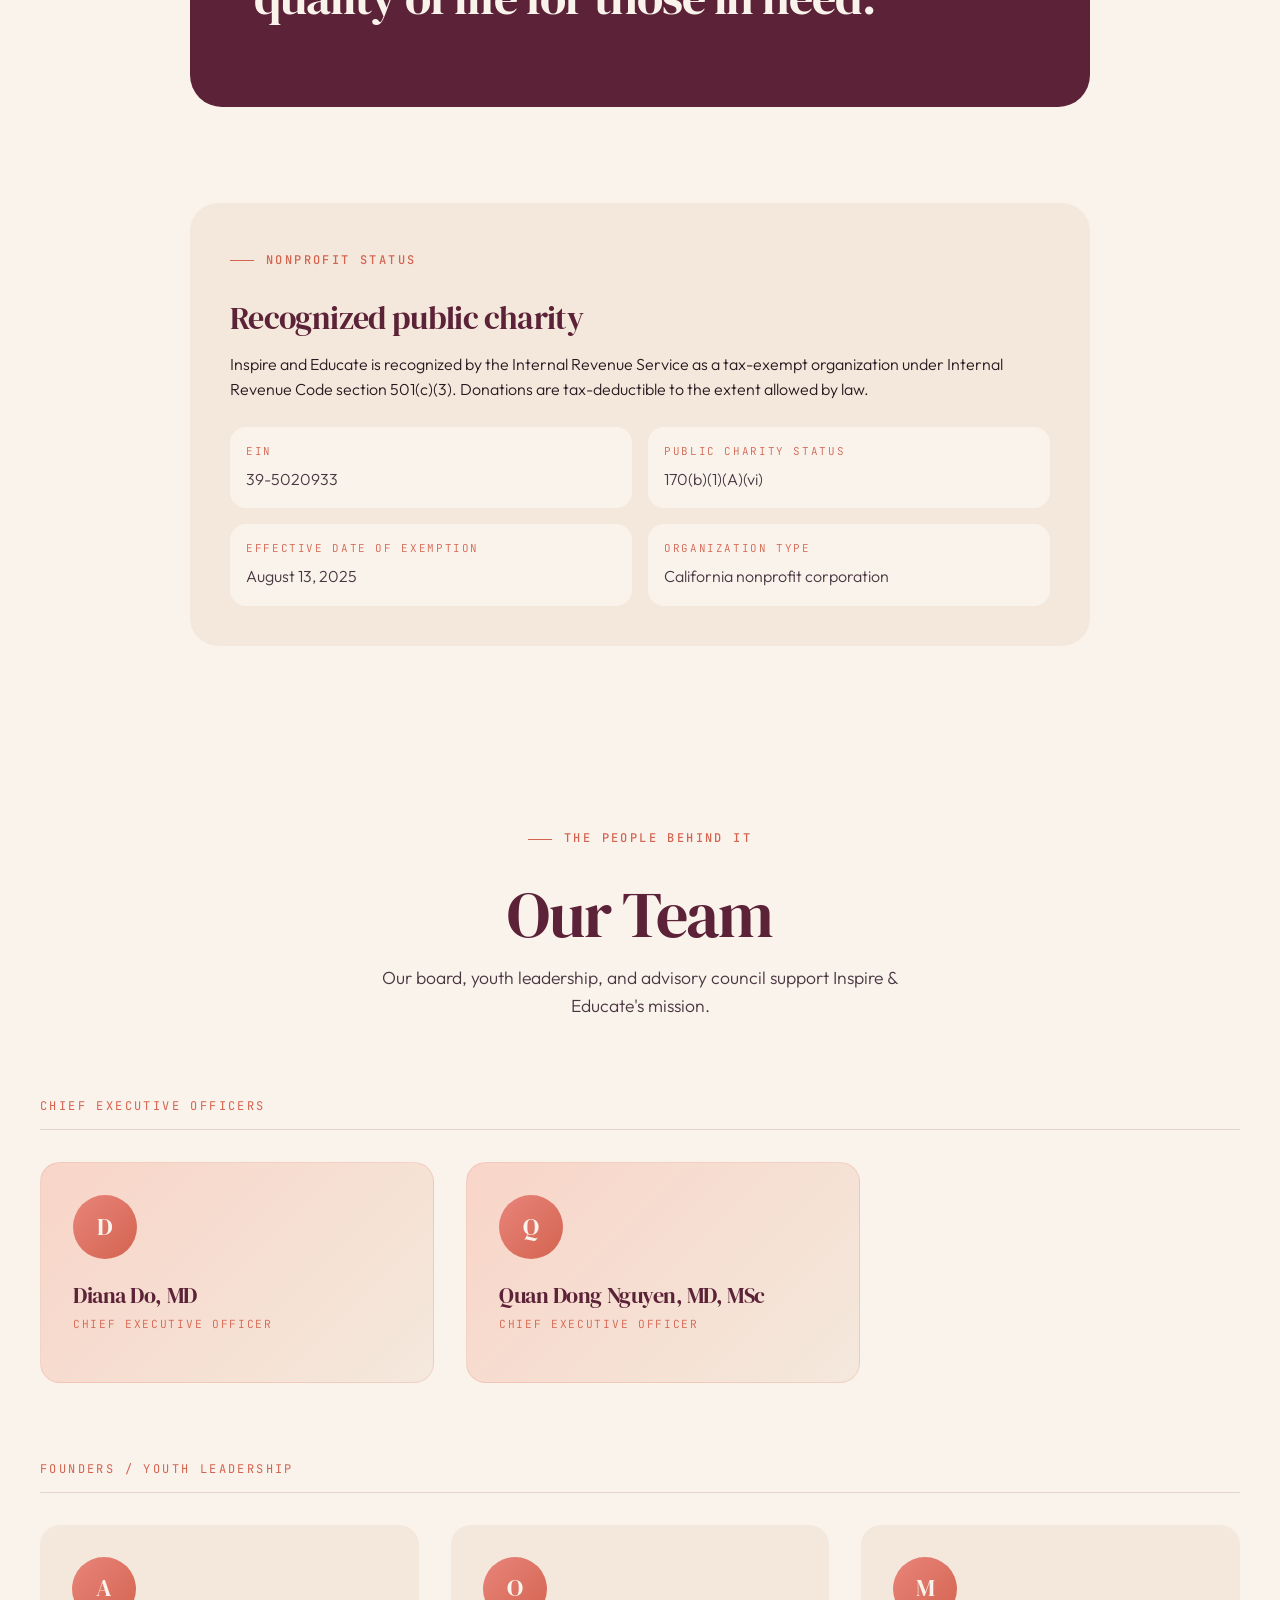
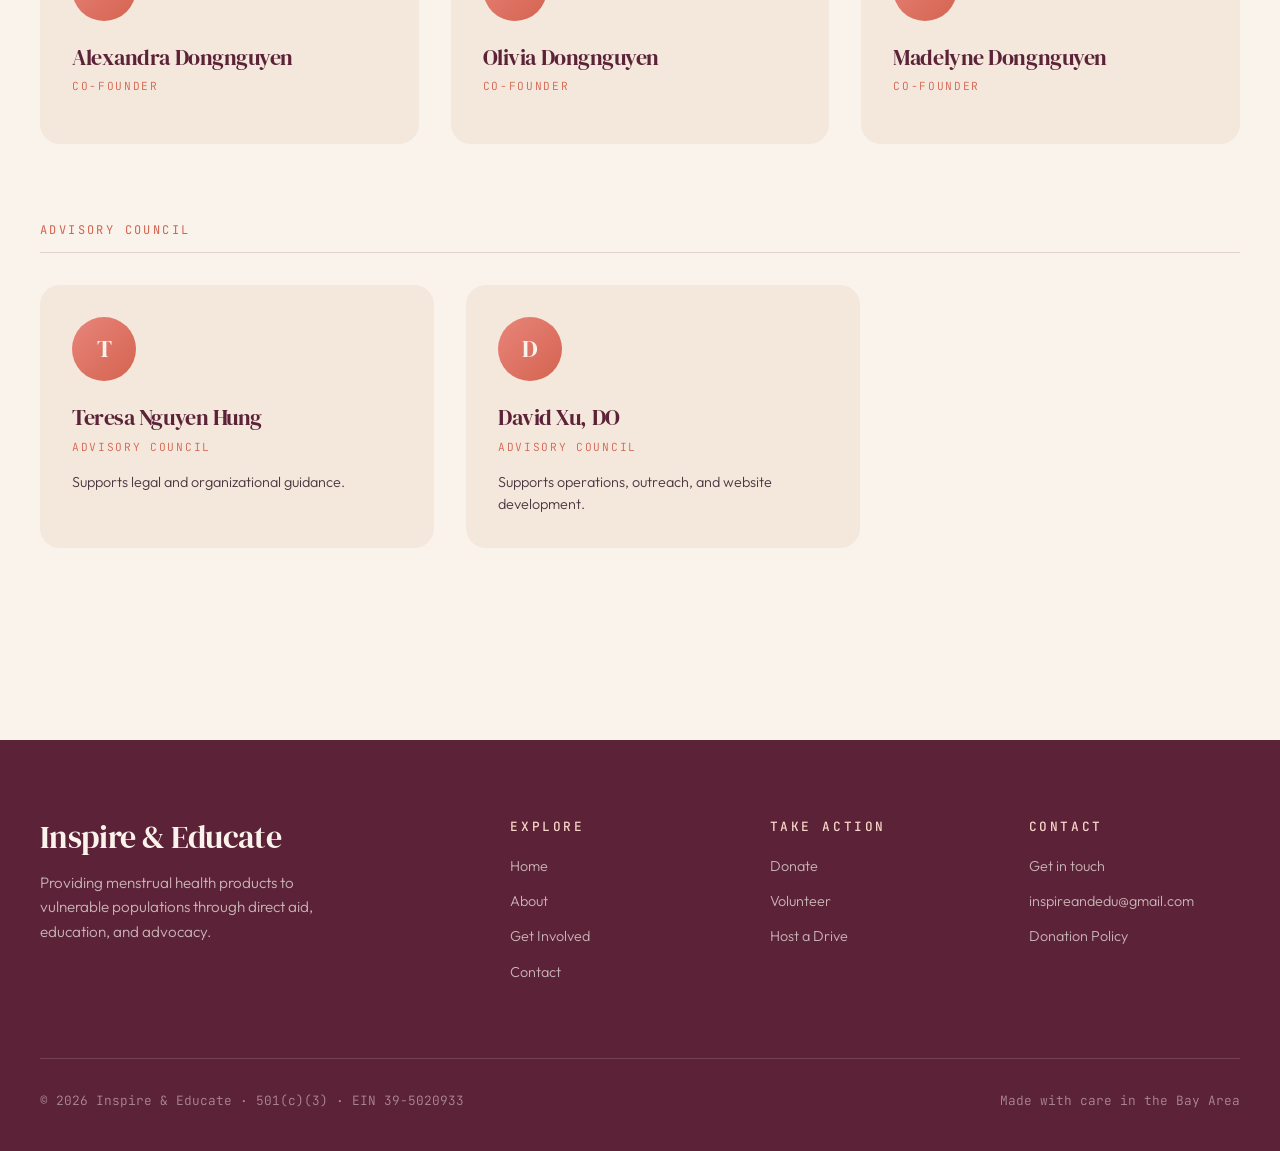
==== commit 0e8d0144: "Correct nonprofit team roles" ====
--- a/about.html
+++ b/about.html
@@ -3,15 +3,21 @@
 <head>
 <meta charset="UTF-8">
 <meta name="viewport" content="width=device-width, initial-scale=1.0">
-<title>About · Inspire & Educate</title>
+<title>I&amp;E</title>
+<link rel="icon" href="/favicon.svg" type="image/svg+xml">
+<meta property="og:title" content="Inspire & Educate">
+<meta property="og:description" content="A Bay Area 501(c)(3) nonprofit providing menstrual health products.">
+<meta property="og:image" content="https://inspireandeducate.org/og-image.svg">
+<meta property="og:url" content="https://inspireandeducate.org/about.html">
+<meta name="twitter:card" content="summary_large_image">
 <link rel="preconnect" href="https://fonts.googleapis.com">
 <link rel="preconnect" href="https://fonts.gstatic.com" crossorigin>
 <link href="https://fonts.googleapis.com/css2?family=DM+Serif+Display:ital@0;1&family=Outfit:wght@300;400;500;600&family=JetBrains+Mono:wght@400;500&display=swap" rel="stylesheet">
 <link rel="stylesheet" href="styles.css">
-<style>.page-intro{padding:7rem 0 4rem;position:relative;overflow:hidden}.page-intro-bg{position:absolute;top:0;right:-10%;width:50%;height:100%;background:radial-gradient(circle,var(--blush) 0%,transparent 60%);opacity:.5;z-index:0}.page-intro-grid{display:grid;grid-template-columns:1fr 1fr;gap:5rem;align-items:end;position:relative;z-index:2}.page-intro h1{font-size:clamp(3rem,7vw,6rem);line-height:.95;margin-bottom:1.5rem}.page-intro h1 em{font-style:italic;color:var(--coral-deep)}.page-intro-lede{font-size:1.25rem;color:var(--ink-soft);max-width:520px;padding-bottom:1rem}.origin{padding:6rem 0}.origin-grid{display:grid;grid-template-columns:1fr 1.5fr;gap:5rem}.origin-aside{position:sticky;top:120px;align-self:start}.origin-year{font-family:var(--font-display);font-size:8rem;line-height:.9;color:var(--coral);font-style:italic;margin-bottom:.5rem}.origin-label{font-family:var(--font-mono);font-size:.75rem;text-transform:uppercase;letter-spacing:.2em;color:var(--ink-soft)}.origin-body p{font-size:1.1rem;margin-bottom:1.5rem;color:var(--ink-soft);line-height:1.7}.origin-body p.lede{font-family:var(--font-display);font-size:1.5rem;font-style:italic;color:var(--wine);line-height:1.4}.mission-card{background:var(--wine);color:var(--cream);padding:5rem 4rem;border-radius:32px;margin:4rem auto;max-width:900px;position:relative;overflow:hidden}.mission-card .eyebrow{color:var(--blush)}.mission-card .eyebrow::before{background:var(--blush)}.mission-card h2{font-family:var(--font-display);font-size:clamp(2rem,4vw,3rem);color:var(--cream);line-height:1.2;position:relative}.mission-card h2 em{font-style:italic;color:var(--coral)}.legal{padding:2rem 0 5rem}.legal-card{background:var(--cream-deep);border-radius:28px;padding:2.5rem;max-width:900px;margin:0 auto}.legal-card h2{font-size:2rem;margin-bottom:1rem}.legal-grid{display:grid;grid-template-columns:repeat(2,1fr);gap:1rem;margin-top:1.5rem}.legal-item{background:var(--cream);border-radius:16px;padding:1rem}.legal-label{font-family:var(--font-mono);font-size:.68rem;text-transform:uppercase;letter-spacing:.15em;color:var(--coral-deep);display:block;margin-bottom:.4rem}.legal-item p{color:var(--ink-soft);margin:0}.team{padding:6rem 0}.team-header{text-align:center;margin-bottom:5rem}.team-header h2{font-size:clamp(2.5rem,5vw,4rem);margin-bottom:1rem}.team-header p{color:var(--ink-soft);max-width:560px;margin:0 auto;font-size:1.1rem}.team-section+.team-section{margin-top:5rem}.team-section-title{font-family:var(--font-mono);font-size:.75rem;text-transform:uppercase;letter-spacing:.2em;color:var(--coral-deep);margin-bottom:2rem;padding-bottom:1rem;border-bottom:1px solid rgba(92,34,56,.15)}.team-grid{display:grid;grid-template-columns:repeat(3,1fr);gap:2rem}.team-card{background:var(--cream-deep);padding:2rem;border-radius:20px}.team-avatar{width:64px;height:64px;border-radius:50%;background:linear-gradient(135deg,var(--coral),var(--coral-deep));display:flex;align-items:center;justify-content:center;font-family:var(--font-display);color:var(--cream);font-size:1.5rem;margin-bottom:1.5rem}.team-card h3{font-family:var(--font-display);font-size:1.4rem;color:var(--wine);margin-bottom:.4rem;line-height:1.2}.team-card .role{font-family:var(--font-mono);font-size:.7rem;text-transform:uppercase;letter-spacing:.15em;color:var(--coral-deep);margin-bottom:1rem;display:block}.team-card .bio{font-size:.9rem;color:var(--ink-soft);line-height:1.5}.team-card.featured{background:linear-gradient(135deg,var(--blush) 0%,var(--cream-deep) 100%);border:1px solid rgba(212,99,79,.15)}.team-grid-2{grid-template-columns:repeat(2,1fr);max-width:800px}@media(max-width:900px){.page-intro-grid,.origin-grid,.legal-grid{grid-template-columns:1fr;gap:2rem}.origin-aside{position:static}.origin-year{font-size:5rem}.mission-card{padding:3rem 2rem}.team-grid,.team-grid-2{grid-template-columns:1fr}}</style>
+<style>.page-intro{padding:7rem 0 4rem;position:relative;overflow:hidden}.page-intro-bg{position:absolute;top:0;right:-10%;width:50%;height:100%;background:radial-gradient(circle,var(--blush) 0%,transparent 60%);opacity:.5;z-index:0}.page-intro-grid{display:grid;grid-template-columns:1fr 1fr;gap:5rem;align-items:end;position:relative;z-index:2}.page-intro h1{font-size:clamp(3rem,7vw,6rem);line-height:.95;margin-bottom:1.5rem}.page-intro h1 em{font-style:italic;color:var(--coral-deep)}.page-intro-lede{font-size:1.25rem;color:var(--ink-soft);max-width:520px;padding-bottom:1rem}.origin{padding:6rem 0}.origin-grid{display:grid;grid-template-columns:1fr 1.5fr;gap:5rem}.origin-aside{position:sticky;top:120px;align-self:start}.origin-year{font-family:var(--font-display);font-size:8rem;line-height:.9;color:var(--coral);font-style:italic;margin-bottom:.5rem}.origin-label{font-family:var(--font-mono);font-size:.75rem;text-transform:uppercase;letter-spacing:.2em;color:var(--ink-soft)}.origin-body p{font-size:1.1rem;margin-bottom:1.5rem;color:var(--ink-soft);line-height:1.7}.origin-body p.lede{font-family:var(--font-display);font-size:1.5rem;font-style:italic;color:var(--wine);line-height:1.4}.mission-card{background:var(--wine);color:var(--cream);padding:5rem 4rem;border-radius:32px;margin:4rem auto;max-width:900px;position:relative;overflow:hidden}.mission-card .eyebrow{color:var(--blush)}.mission-card .eyebrow::before{background:var(--blush)}.mission-card h2{font-family:var(--font-display);font-size:clamp(2rem,4vw,3rem);color:var(--cream);line-height:1.2}.legal{padding:2rem 0 5rem}.legal-card{background:var(--cream-deep);border-radius:28px;padding:2.5rem;max-width:900px;margin:0 auto}.legal-card h2{font-size:2rem;margin-bottom:1rem}.legal-grid{display:grid;grid-template-columns:repeat(2,1fr);gap:1rem;margin-top:1.5rem}.legal-item{background:var(--cream);border-radius:16px;padding:1rem}.legal-label{font-family:var(--font-mono);font-size:.68rem;text-transform:uppercase;letter-spacing:.15em;color:var(--coral-deep);display:block;margin-bottom:.4rem}.legal-item p{color:var(--ink-soft);margin:0}.team{padding:6rem 0}.team-header{text-align:center;margin-bottom:5rem}.team-header h2{font-size:clamp(2.5rem,5vw,4rem);margin-bottom:1rem}.team-header p{color:var(--ink-soft);max-width:560px;margin:0 auto;font-size:1.1rem}.team-section+.team-section{margin-top:5rem}.team-section-title{font-family:var(--font-mono);font-size:.75rem;text-transform:uppercase;letter-spacing:.2em;color:var(--coral-deep);margin-bottom:2rem;padding-bottom:1rem;border-bottom:1px solid rgba(92,34,56,.15)}.team-grid{display:grid;grid-template-columns:repeat(3,1fr);gap:2rem}.team-grid-2{grid-template-columns:repeat(2,1fr);max-width:820px}.team-card{background:var(--cream-deep);padding:2rem;border-radius:20px}.team-avatar{width:64px;height:64px;border-radius:50%;background:linear-gradient(135deg,var(--coral),var(--coral-deep));display:flex;align-items:center;justify-content:center;font-family:var(--font-display);color:var(--cream);font-size:1.5rem;margin-bottom:1.5rem}.team-card h3{font-family:var(--font-display);font-size:1.4rem;color:var(--wine);margin-bottom:.4rem;line-height:1.2}.team-card .role{font-family:var(--font-mono);font-size:.7rem;text-transform:uppercase;letter-spacing:.15em;color:var(--coral-deep);margin-bottom:1rem;display:block}.team-card .bio{font-size:.9rem;color:var(--ink-soft);line-height:1.5}.team-card.featured{background:linear-gradient(135deg,var(--blush) 0%,var(--cream-deep) 100%);border:1px solid rgba(212,99,79,.15)}@media(max-width:900px){.page-intro-grid,.origin-grid,.legal-grid{grid-template-columns:1fr;gap:2rem}.origin-aside{position:static}.origin-year{font-size:5rem}.mission-card{padding:3rem 2rem}.team-grid,.team-grid-2{grid-template-columns:1fr}}</style>
 </head>
 <body>
 <nav class="nav"><a href="index.html" class="nav-logo"><span class="nav-logo-mark"></span>Inspire & Educate</a><ul class="nav-links"><li><a href="index.html">Home</a></li><li><a href="about.html" class="active">About</a></li><li><a href="get-involved.html">Get Involved</a></li><li><a href="contact.html">Contact</a></li><li><a href="get-involved.html#donate" class="nav-cta">Donate</a></li></ul></nav>
-<main><section class="page-intro"><div class="page-intro-bg"></div><div class="container"><div class="page-intro-grid"><div><span class="eyebrow">Who We Are</span><h1>Three sisters. <em>One</em> mission.</h1></div><p class="page-intro-lede">A Bay Area 501(c)(3) nonprofit working to get menstrual products to the people who need them.</p></div></div></section><section class="origin"><div class="container"><div class="origin-grid"><aside class="origin-aside"><div class="origin-year">'24</div><span class="origin-label">Our Origin Story</span></aside><div class="origin-body"><p class="lede">In 2024, three sisters began organizing around a need that was not being met.</p><p>Alexandra, Olivia, and Madelyne were doing volunteer community service when they noticed something the food and clothing drives were not reaching. Women came for food. They came for clothing. Some of them asked quietly for menstrual health supplies.</p><p>That ask changed everything. The sisters realized that menstrual products, items many people take for granted, were a silent and unmet need for thousands of women across the Bay Area. The mainstream community drives were not designed to provide them, and the shame around asking made the problem invisible.</p><p>So they founded Inspire and Educate. Today, the organization works to provide equal access to menstrual health products to vulnerable populations across the Bay Area, raise awareness of period poverty, and improve quality of life for those in need.</p></div></div></div></section><section><div class="container"><div class="mission-card"><span class="eyebrow">Our Mission</span><h2>To provide <em>equal access</em> to menstrual health products, raise awareness of period poverty, and improve the quality of life for those in need.</h2></div></div></section><section class="legal"><div class="container"><div class="legal-card"><span class="eyebrow">Nonprofit Status</span><h2>Recognized public charity</h2><p>Inspire and Educate is recognized by the Internal Revenue Service as a tax-exempt organization under Internal Revenue Code section 501(c)(3). Donations are tax-deductible to the extent allowed by law.</p><div class="legal-grid"><div class="legal-item"><span class="legal-label">EIN</span><p>39-5020933</p></div><div class="legal-item"><span class="legal-label">Public charity status</span><p>170(b)(1)(A)(vi)</p></div><div class="legal-item"><span class="legal-label">Effective date of exemption</span><p>August 13, 2025</p></div><div class="legal-item"><span class="legal-label">Organization type</span><p>California nonprofit corporation</p></div></div></div></div></section><section class="team"><div class="container"><div class="team-header"><span class="eyebrow">The People Behind It</span><h2>Our Team</h2><p>Our board and advisory council consist of youth leaders, physicians, and community leaders who are passionate about helping others.</p></div><div class="team-section"><h3 class="team-section-title">Board of Directors</h3><div class="team-grid"><div class="team-card"><div class="team-avatar">A</div><h3>Alexandra Dongnguyen</h3><span class="role">Director · Co-Founder</span></div><div class="team-card"><div class="team-avatar">O</div><h3>Olivia Dongnguyen</h3><span class="role">Director · Co-Founder</span></div><div class="team-card"><div class="team-avatar">M</div><h3>Madelyne Dongnguyen</h3><span class="role">Director · Co-Founder</span></div></div></div><div class="team-section"><h3 class="team-section-title">Advisory Council</h3><div class="team-grid team-grid-2"><div class="team-card featured"><div class="team-avatar">Q</div><h3>Quan Dong Nguyen, MD, MSc</h3><span class="role">Medical Advisor</span><p class="bio">Ophthalmologist and community health advocate supporting education and service strategy.</p></div><div class="team-card featured"><div class="team-avatar">D</div><h3>David Xu, DO</h3><span class="role">Advisor</span><p class="bio">Physician and researcher supporting operations, outreach, and website development.</p></div></div></div></div></section></main><footer class="footer"><div class="container"><div class="footer-grid"><div class="footer-brand"><h3>Inspire & Educate</h3><p>Ending period poverty across the Bay Area through direct aid, education, and advocacy.</p></div><div><h4>Explore</h4><ul class="footer-list"><li><a href="index.html">Home</a></li><li><a href="about.html">About</a></li><li><a href="get-involved.html">Get Involved</a></li><li><a href="contact.html">Contact</a></li></ul></div><div><h4>Take Action</h4><ul class="footer-list"><li><a href="get-involved.html#donate">Donate</a></li><li><a href="get-involved.html#volunteer">Volunteer</a></li><li><a href="get-involved.html#drive">Host a Drive</a></li></ul></div><div><h4>Contact</h4><ul class="footer-list"><li><a href="contact.html">Get in touch</a></li><li><a href="mailto:inspireandedu@gmail.com">inspireandedu@gmail.com</a></li><li><a href="donation-policy.html">Donation Policy</a></li></ul></div></div><div class="footer-bottom"><span>© 2026 Inspire & Educate · 501(c)(3) · EIN 39-5020933</span><span>Made with care in the Bay Area</span></div></div></footer>
+<main><section class="page-intro"><div class="page-intro-bg"></div><div class="container"><div class="page-intro-grid"><div><span class="eyebrow">Who We Are</span><h1>Three sisters. <em>One</em> mission.</h1></div><p class="page-intro-lede">A Bay Area 501(c)(3) nonprofit working to get menstrual products to the people who need them.</p></div></div></section><section class="origin"><div class="container"><div class="origin-grid"><aside class="origin-aside"><div class="origin-year">'24</div><span class="origin-label">Our Origin Story</span></aside><div class="origin-body"><p class="lede">In 2024, three sisters began organizing around a need that was not being met.</p><p>Alexandra, Olivia, and Madelyne were doing volunteer community service when they noticed something the food and clothing drives were not reaching. Women came for food. They came for clothing. Some of them asked quietly for menstrual health supplies.</p><p>That ask changed everything. The sisters realized that menstrual products, items many people take for granted, were a silent and unmet need for thousands of women across the Bay Area. The mainstream community drives were not designed to provide them, and the shame around asking made the problem invisible.</p><p>So they founded Inspire and Educate. Today, the organization works to provide equal access to menstrual health products to vulnerable populations, raise awareness of period poverty, and improve quality of life for those in need.</p></div></div></div></section><section><div class="container"><div class="mission-card"><span class="eyebrow">Our Mission</span><h2>To provide <em>equal access</em> to menstrual health products, raise awareness of period poverty, and improve the quality of life for those in need.</h2></div></div></section><section class="legal"><div class="container"><div class="legal-card"><span class="eyebrow">Nonprofit Status</span><h2>Recognized public charity</h2><p>Inspire and Educate is recognized by the Internal Revenue Service as a tax-exempt organization under Internal Revenue Code section 501(c)(3). Donations are tax-deductible to the extent allowed by law.</p><div class="legal-grid"><div class="legal-item"><span class="legal-label">EIN</span><p>39-5020933</p></div><div class="legal-item"><span class="legal-label">Public charity status</span><p>170(b)(1)(A)(vi)</p></div><div class="legal-item"><span class="legal-label">Effective date of exemption</span><p>August 13, 2025</p></div><div class="legal-item"><span class="legal-label">Organization type</span><p>California nonprofit corporation</p></div></div></div></div></section><section class="team"><div class="container"><div class="team-header"><span class="eyebrow">The People Behind It</span><h2>Our Team</h2><p>Our board, youth leadership, and advisory council support Inspire & Educate's mission.</p></div><div class="team-section"><h3 class="team-section-title">Chief Executive Officers</h3><div class="team-grid team-grid-2"><div class="team-card featured"><div class="team-avatar">D</div><h3>Diana Do, MD</h3><span class="role">Chief Executive Officer</span></div><div class="team-card featured"><div class="team-avatar">Q</div><h3>Quan Dong Nguyen, MD, MSc</h3><span class="role">Chief Executive Officer</span></div></div></div><div class="team-section"><h3 class="team-section-title">Founders / Youth Leadership</h3><div class="team-grid"><div class="team-card"><div class="team-avatar">A</div><h3>Alexandra Dongnguyen</h3><span class="role">Co-Founder</span></div><div class="team-card"><div class="team-avatar">O</div><h3>Olivia Dongnguyen</h3><span class="role">Co-Founder</span></div><div class="team-card"><div class="team-avatar">M</div><h3>Madelyne Dongnguyen</h3><span class="role">Co-Founder</span></div></div></div><div class="team-section"><h3 class="team-section-title">Advisory Council</h3><div class="team-grid team-grid-2"><div class="team-card"><div class="team-avatar">T</div><h3>Teresa Nguyen Hung</h3><span class="role">Advisory Council</span><p class="bio">Supports legal and organizational guidance.</p></div><div class="team-card"><div class="team-avatar">D</div><h3>David Xu, DO</h3><span class="role">Advisory Council</span><p class="bio">Supports operations, outreach, and website development.</p></div></div></div></div></section></main><footer class="footer"><div class="container"><div class="footer-grid"><div class="footer-brand"><h3>Inspire & Educate</h3><p>Providing menstrual health products to vulnerable populations through direct aid, education, and advocacy.</p></div><div><h4>Explore</h4><ul class="footer-list"><li><a href="index.html">Home</a></li><li><a href="about.html">About</a></li><li><a href="get-involved.html">Get Involved</a></li><li><a href="contact.html">Contact</a></li></ul></div><div><h4>Take Action</h4><ul class="footer-list"><li><a href="get-involved.html#donate">Donate</a></li><li><a href="get-involved.html#volunteer">Volunteer</a></li><li><a href="get-involved.html#drive">Host a Drive</a></li></ul></div><div><h4>Contact</h4><ul class="footer-list"><li><a href="contact.html">Get in touch</a></li><li><a href="mailto:inspireandedu@gmail.com">inspireandedu@gmail.com</a></li><li><a href="donation-policy.html">Donation Policy</a></li></ul></div></div><div class="footer-bottom"><span>© 2026 Inspire & Educate · 501(c)(3) · EIN 39-5020933</span><span>Made with care in the Bay Area</span></div></div></footer>
 </body>
 </html>
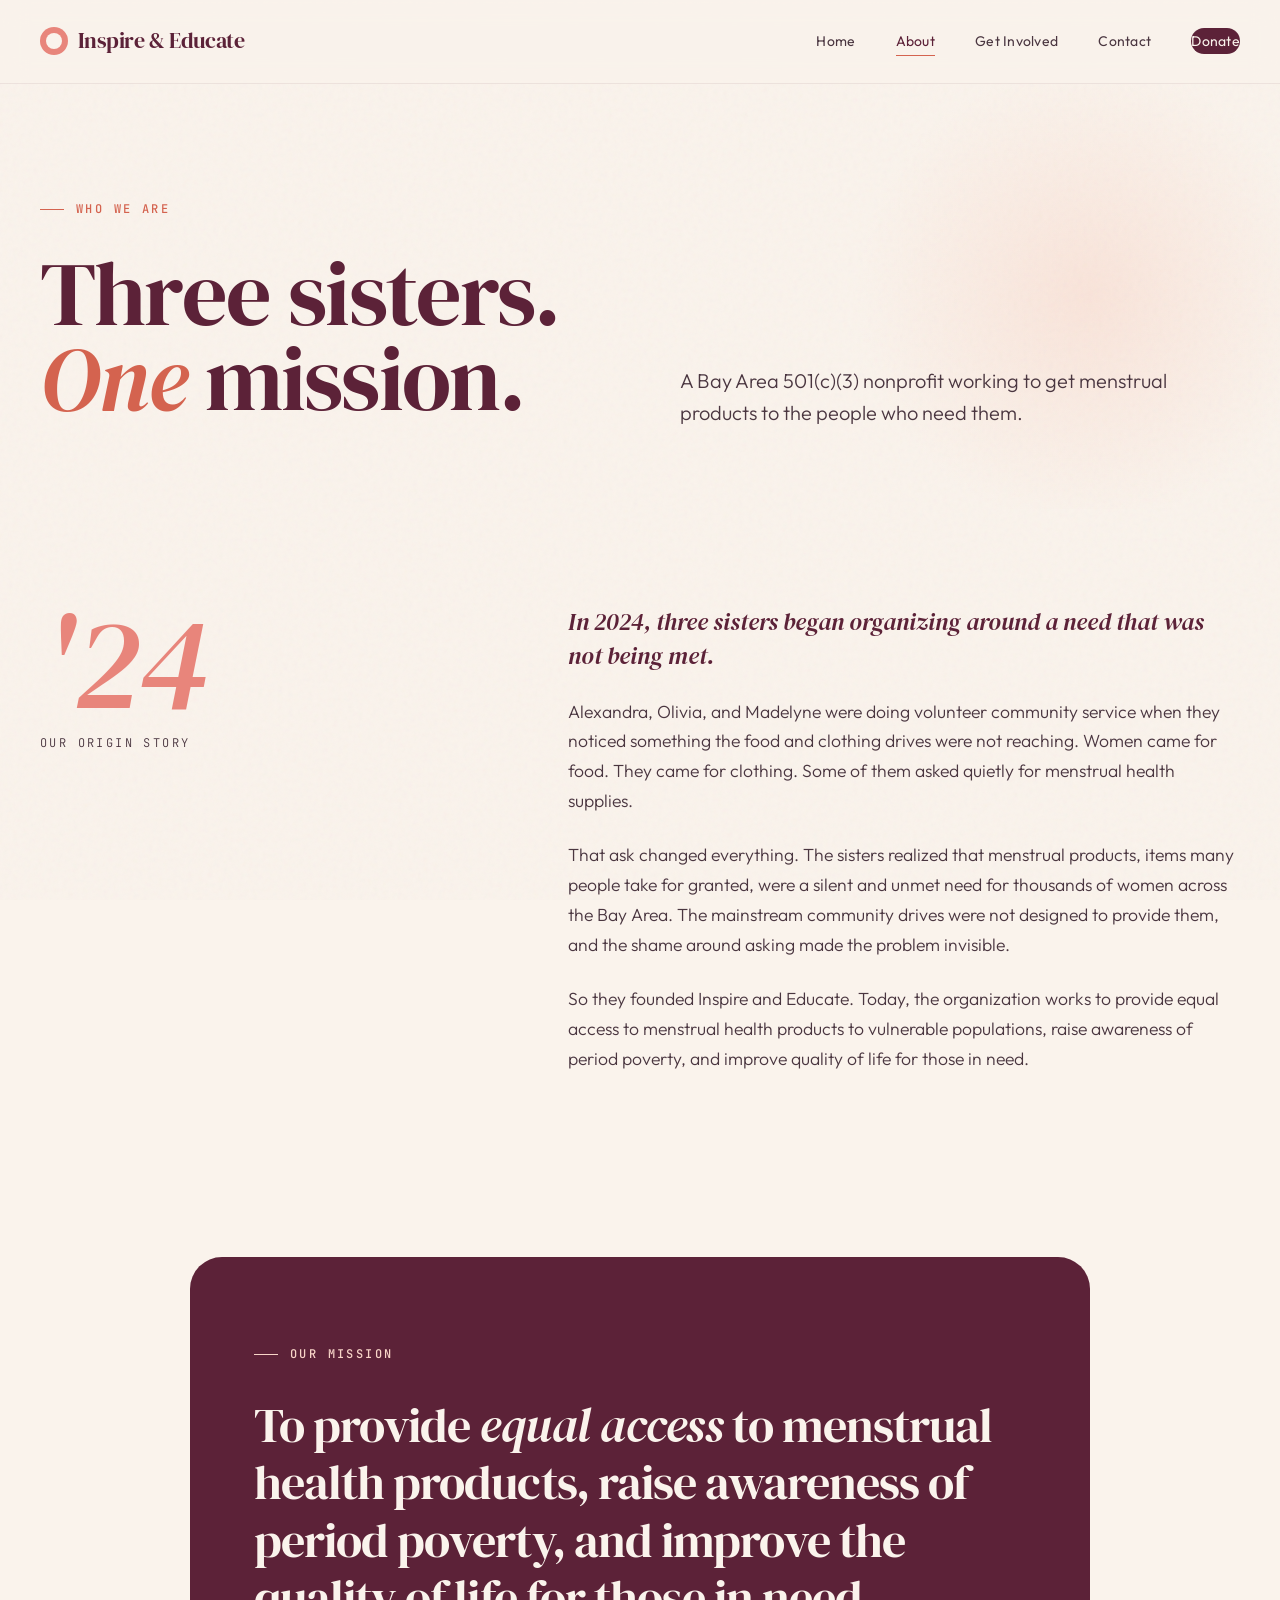
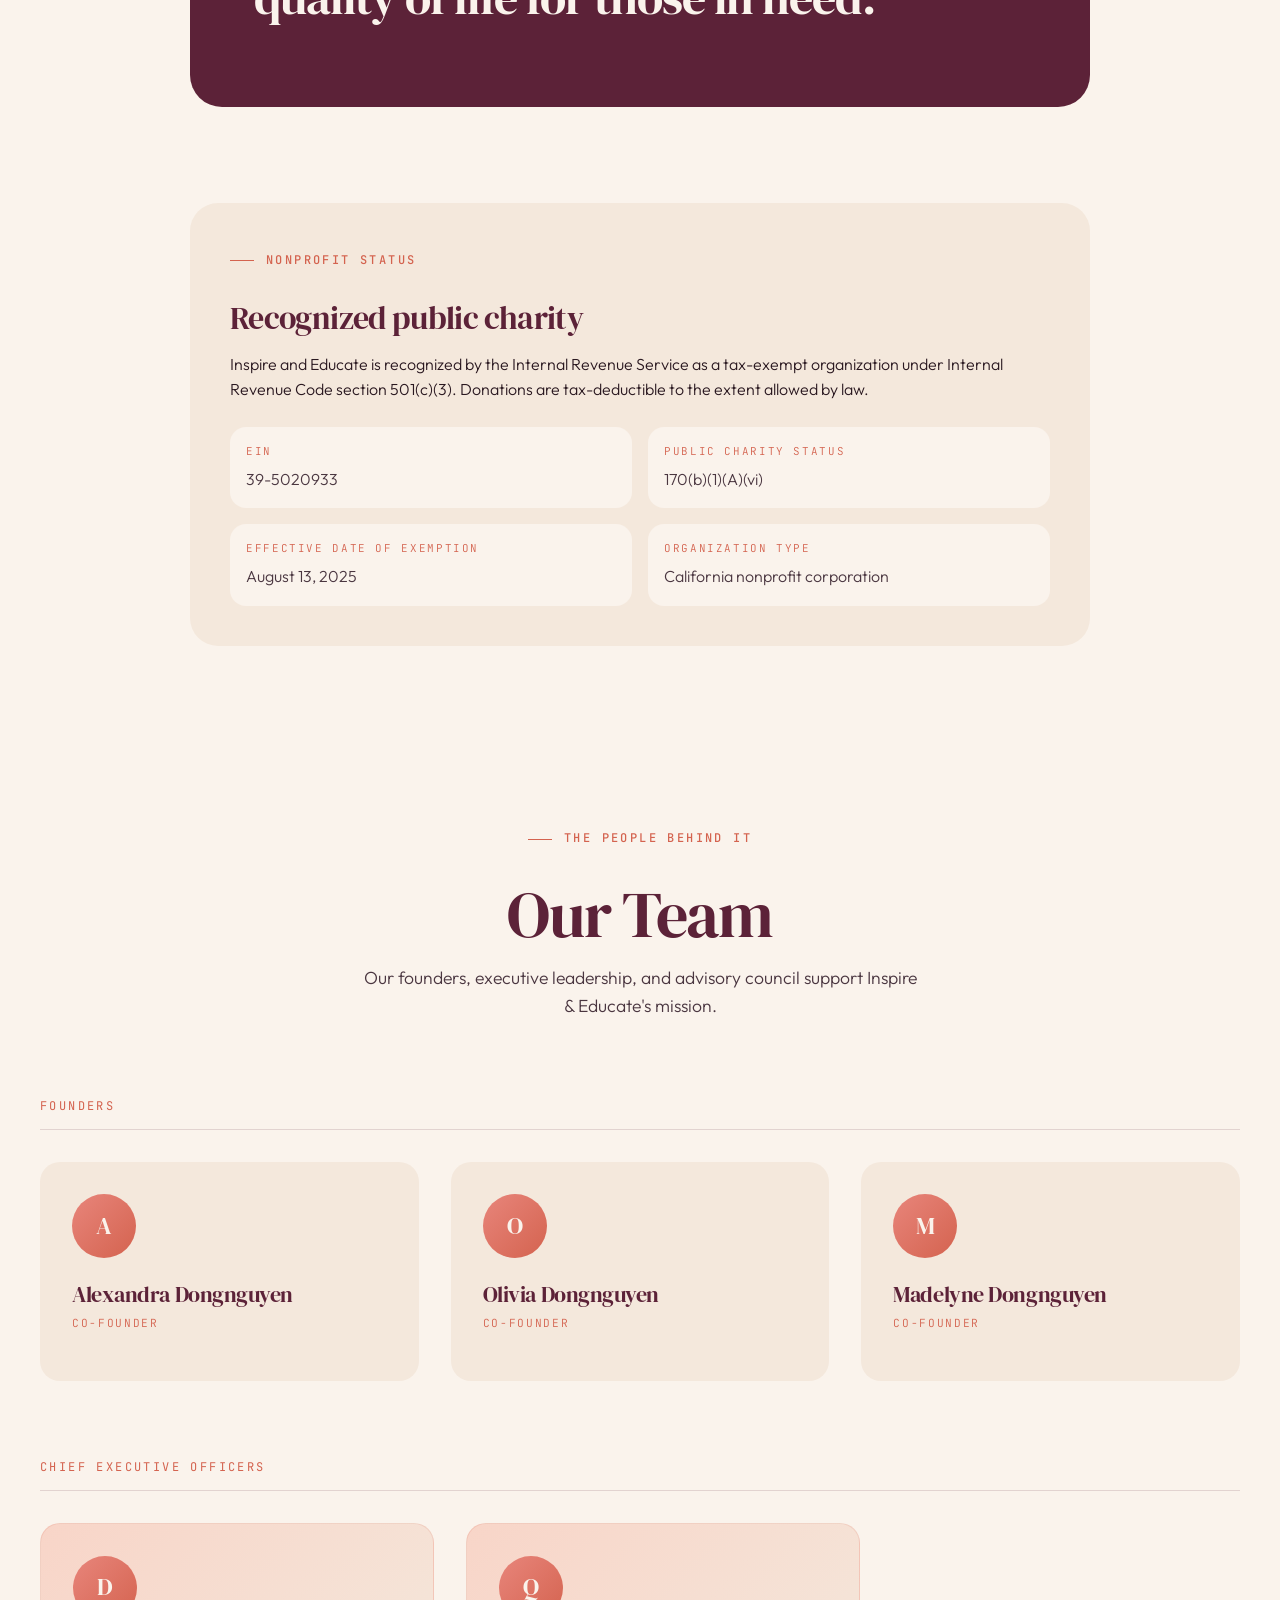
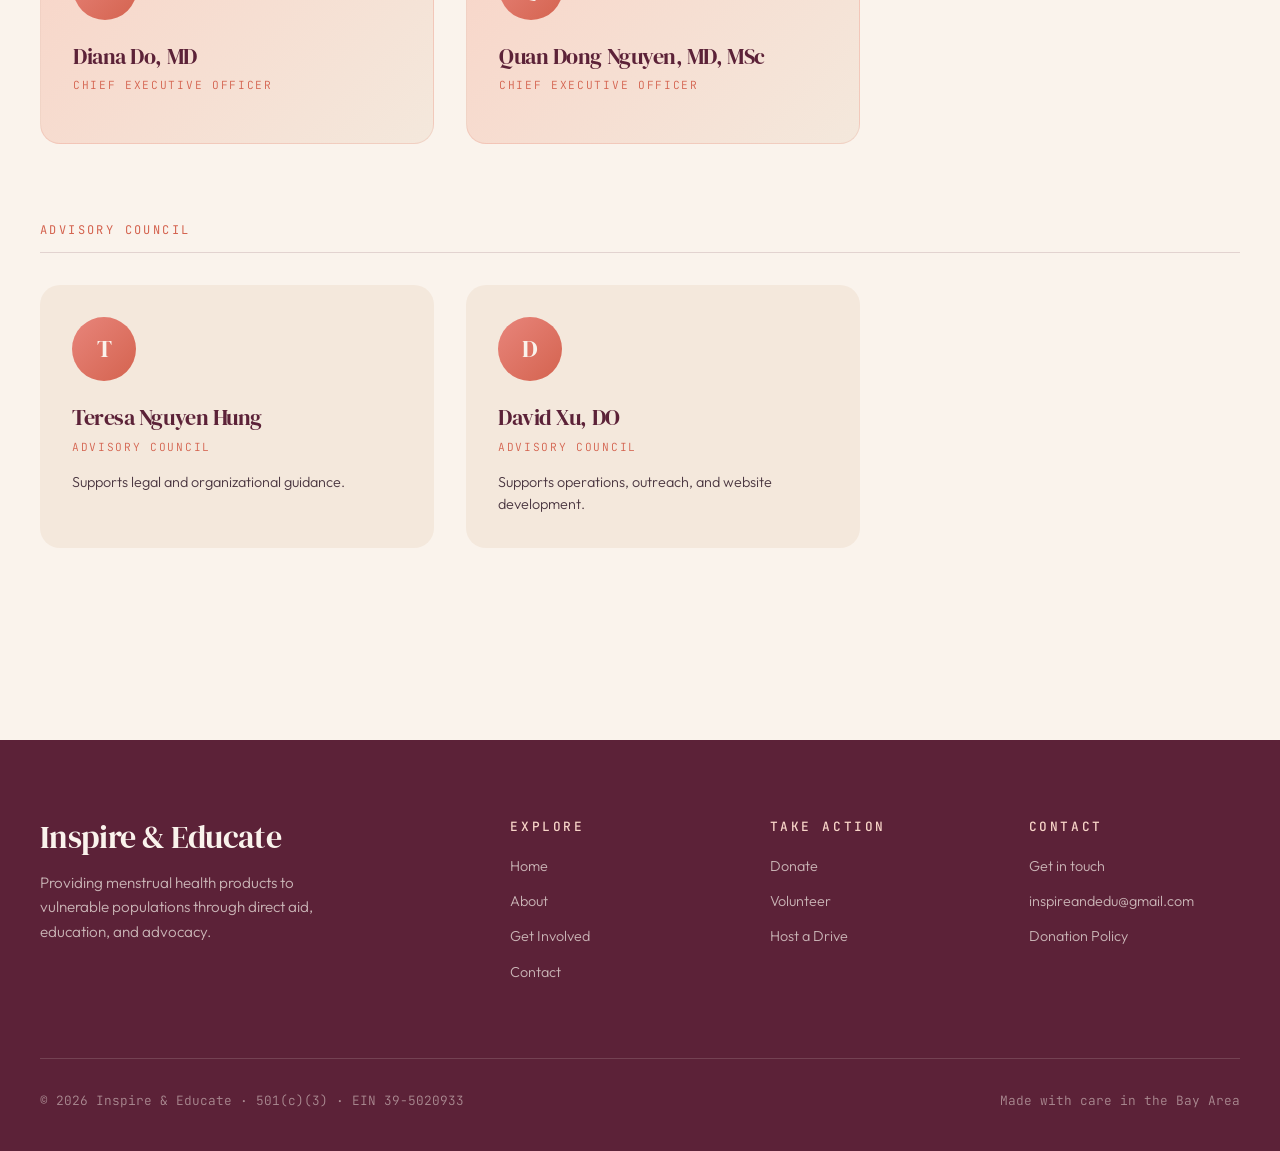
==== commit 0f718fe8: "Reorder founders above chief executives" ====
--- a/about.html
+++ b/about.html
@@ -18,6 +18,6 @@
 </head>
 <body>
 <nav class="nav"><a href="index.html" class="nav-logo"><span class="nav-logo-mark"></span>Inspire & Educate</a><ul class="nav-links"><li><a href="index.html">Home</a></li><li><a href="about.html" class="active">About</a></li><li><a href="get-involved.html">Get Involved</a></li><li><a href="contact.html">Contact</a></li><li><a href="get-involved.html#donate" class="nav-cta">Donate</a></li></ul></nav>
-<main><section class="page-intro"><div class="page-intro-bg"></div><div class="container"><div class="page-intro-grid"><div><span class="eyebrow">Who We Are</span><h1>Three sisters. <em>One</em> mission.</h1></div><p class="page-intro-lede">A Bay Area 501(c)(3) nonprofit working to get menstrual products to the people who need them.</p></div></div></section><section class="origin"><div class="container"><div class="origin-grid"><aside class="origin-aside"><div class="origin-year">'24</div><span class="origin-label">Our Origin Story</span></aside><div class="origin-body"><p class="lede">In 2024, three sisters began organizing around a need that was not being met.</p><p>Alexandra, Olivia, and Madelyne were doing volunteer community service when they noticed something the food and clothing drives were not reaching. Women came for food. They came for clothing. Some of them asked quietly for menstrual health supplies.</p><p>That ask changed everything. The sisters realized that menstrual products, items many people take for granted, were a silent and unmet need for thousands of women across the Bay Area. The mainstream community drives were not designed to provide them, and the shame around asking made the problem invisible.</p><p>So they founded Inspire and Educate. Today, the organization works to provide equal access to menstrual health products to vulnerable populations, raise awareness of period poverty, and improve quality of life for those in need.</p></div></div></div></section><section><div class="container"><div class="mission-card"><span class="eyebrow">Our Mission</span><h2>To provide <em>equal access</em> to menstrual health products, raise awareness of period poverty, and improve the quality of life for those in need.</h2></div></div></section><section class="legal"><div class="container"><div class="legal-card"><span class="eyebrow">Nonprofit Status</span><h2>Recognized public charity</h2><p>Inspire and Educate is recognized by the Internal Revenue Service as a tax-exempt organization under Internal Revenue Code section 501(c)(3). Donations are tax-deductible to the extent allowed by law.</p><div class="legal-grid"><div class="legal-item"><span class="legal-label">EIN</span><p>39-5020933</p></div><div class="legal-item"><span class="legal-label">Public charity status</span><p>170(b)(1)(A)(vi)</p></div><div class="legal-item"><span class="legal-label">Effective date of exemption</span><p>August 13, 2025</p></div><div class="legal-item"><span class="legal-label">Organization type</span><p>California nonprofit corporation</p></div></div></div></div></section><section class="team"><div class="container"><div class="team-header"><span class="eyebrow">The People Behind It</span><h2>Our Team</h2><p>Our board, youth leadership, and advisory council support Inspire & Educate's mission.</p></div><div class="team-section"><h3 class="team-section-title">Chief Executive Officers</h3><div class="team-grid team-grid-2"><div class="team-card featured"><div class="team-avatar">D</div><h3>Diana Do, MD</h3><span class="role">Chief Executive Officer</span></div><div class="team-card featured"><div class="team-avatar">Q</div><h3>Quan Dong Nguyen, MD, MSc</h3><span class="role">Chief Executive Officer</span></div></div></div><div class="team-section"><h3 class="team-section-title">Founders / Youth Leadership</h3><div class="team-grid"><div class="team-card"><div class="team-avatar">A</div><h3>Alexandra Dongnguyen</h3><span class="role">Co-Founder</span></div><div class="team-card"><div class="team-avatar">O</div><h3>Olivia Dongnguyen</h3><span class="role">Co-Founder</span></div><div class="team-card"><div class="team-avatar">M</div><h3>Madelyne Dongnguyen</h3><span class="role">Co-Founder</span></div></div></div><div class="team-section"><h3 class="team-section-title">Advisory Council</h3><div class="team-grid team-grid-2"><div class="team-card"><div class="team-avatar">T</div><h3>Teresa Nguyen Hung</h3><span class="role">Advisory Council</span><p class="bio">Supports legal and organizational guidance.</p></div><div class="team-card"><div class="team-avatar">D</div><h3>David Xu, DO</h3><span class="role">Advisory Council</span><p class="bio">Supports operations, outreach, and website development.</p></div></div></div></div></section></main><footer class="footer"><div class="container"><div class="footer-grid"><div class="footer-brand"><h3>Inspire & Educate</h3><p>Providing menstrual health products to vulnerable populations through direct aid, education, and advocacy.</p></div><div><h4>Explore</h4><ul class="footer-list"><li><a href="index.html">Home</a></li><li><a href="about.html">About</a></li><li><a href="get-involved.html">Get Involved</a></li><li><a href="contact.html">Contact</a></li></ul></div><div><h4>Take Action</h4><ul class="footer-list"><li><a href="get-involved.html#donate">Donate</a></li><li><a href="get-involved.html#volunteer">Volunteer</a></li><li><a href="get-involved.html#drive">Host a Drive</a></li></ul></div><div><h4>Contact</h4><ul class="footer-list"><li><a href="contact.html">Get in touch</a></li><li><a href="mailto:inspireandedu@gmail.com">inspireandedu@gmail.com</a></li><li><a href="donation-policy.html">Donation Policy</a></li></ul></div></div><div class="footer-bottom"><span>© 2026 Inspire & Educate · 501(c)(3) · EIN 39-5020933</span><span>Made with care in the Bay Area</span></div></div></footer>
+<main><section class="page-intro"><div class="page-intro-bg"></div><div class="container"><div class="page-intro-grid"><div><span class="eyebrow">Who We Are</span><h1>Three sisters. <em>One</em> mission.</h1></div><p class="page-intro-lede">A Bay Area 501(c)(3) nonprofit working to get menstrual products to the people who need them.</p></div></div></section><section class="origin"><div class="container"><div class="origin-grid"><aside class="origin-aside"><div class="origin-year">'24</div><span class="origin-label">Our Origin Story</span></aside><div class="origin-body"><p class="lede">In 2024, three sisters began organizing around a need that was not being met.</p><p>Alexandra, Olivia, and Madelyne were doing volunteer community service when they noticed something the food and clothing drives were not reaching. Women came for food. They came for clothing. Some of them asked quietly for menstrual health supplies.</p><p>That ask changed everything. The sisters realized that menstrual products, items many people take for granted, were a silent and unmet need for thousands of women across the Bay Area. The mainstream community drives were not designed to provide them, and the shame around asking made the problem invisible.</p><p>So they founded Inspire and Educate. Today, the organization works to provide equal access to menstrual health products to vulnerable populations, raise awareness of period poverty, and improve quality of life for those in need.</p></div></div></div></section><section><div class="container"><div class="mission-card"><span class="eyebrow">Our Mission</span><h2>To provide <em>equal access</em> to menstrual health products, raise awareness of period poverty, and improve the quality of life for those in need.</h2></div></div></section><section class="legal"><div class="container"><div class="legal-card"><span class="eyebrow">Nonprofit Status</span><h2>Recognized public charity</h2><p>Inspire and Educate is recognized by the Internal Revenue Service as a tax-exempt organization under Internal Revenue Code section 501(c)(3). Donations are tax-deductible to the extent allowed by law.</p><div class="legal-grid"><div class="legal-item"><span class="legal-label">EIN</span><p>39-5020933</p></div><div class="legal-item"><span class="legal-label">Public charity status</span><p>170(b)(1)(A)(vi)</p></div><div class="legal-item"><span class="legal-label">Effective date of exemption</span><p>August 13, 2025</p></div><div class="legal-item"><span class="legal-label">Organization type</span><p>California nonprofit corporation</p></div></div></div></div></section><section class="team"><div class="container"><div class="team-header"><span class="eyebrow">The People Behind It</span><h2>Our Team</h2><p>Our founders, executive leadership, and advisory council support Inspire & Educate's mission.</p></div><div class="team-section"><h3 class="team-section-title">Founders</h3><div class="team-grid"><div class="team-card"><div class="team-avatar">A</div><h3>Alexandra Dongnguyen</h3><span class="role">Co-Founder</span></div><div class="team-card"><div class="team-avatar">O</div><h3>Olivia Dongnguyen</h3><span class="role">Co-Founder</span></div><div class="team-card"><div class="team-avatar">M</div><h3>Madelyne Dongnguyen</h3><span class="role">Co-Founder</span></div></div></div><div class="team-section"><h3 class="team-section-title">Chief Executive Officers</h3><div class="team-grid team-grid-2"><div class="team-card featured"><div class="team-avatar">D</div><h3>Diana Do, MD</h3><span class="role">Chief Executive Officer</span></div><div class="team-card featured"><div class="team-avatar">Q</div><h3>Quan Dong Nguyen, MD, MSc</h3><span class="role">Chief Executive Officer</span></div></div></div><div class="team-section"><h3 class="team-section-title">Advisory Council</h3><div class="team-grid team-grid-2"><div class="team-card"><div class="team-avatar">T</div><h3>Teresa Nguyen Hung</h3><span class="role">Advisory Council</span><p class="bio">Supports legal and organizational guidance.</p></div><div class="team-card"><div class="team-avatar">D</div><h3>David Xu, DO</h3><span class="role">Advisory Council</span><p class="bio">Supports operations, outreach, and website development.</p></div></div></div></div></section></main><footer class="footer"><div class="container"><div class="footer-grid"><div class="footer-brand"><h3>Inspire & Educate</h3><p>Providing menstrual health products to vulnerable populations through direct aid, education, and advocacy.</p></div><div><h4>Explore</h4><ul class="footer-list"><li><a href="index.html">Home</a></li><li><a href="about.html">About</a></li><li><a href="get-involved.html">Get Involved</a></li><li><a href="contact.html">Contact</a></li></ul></div><div><h4>Take Action</h4><ul class="footer-list"><li><a href="get-involved.html#donate">Donate</a></li><li><a href="get-involved.html#volunteer">Volunteer</a></li><li><a href="get-involved.html#drive">Host a Drive</a></li></ul></div><div><h4>Contact</h4><ul class="footer-list"><li><a href="contact.html">Get in touch</a></li><li><a href="mailto:inspireandedu@gmail.com">inspireandedu@gmail.com</a></li><li><a href="donation-policy.html">Donation Policy</a></li></ul></div></div><div class="footer-bottom"><span>© 2026 Inspire & Educate · 501(c)(3) · EIN 39-5020933</span><span>Made with care in the Bay Area</span></div></div></footer>
 </body>
 </html>
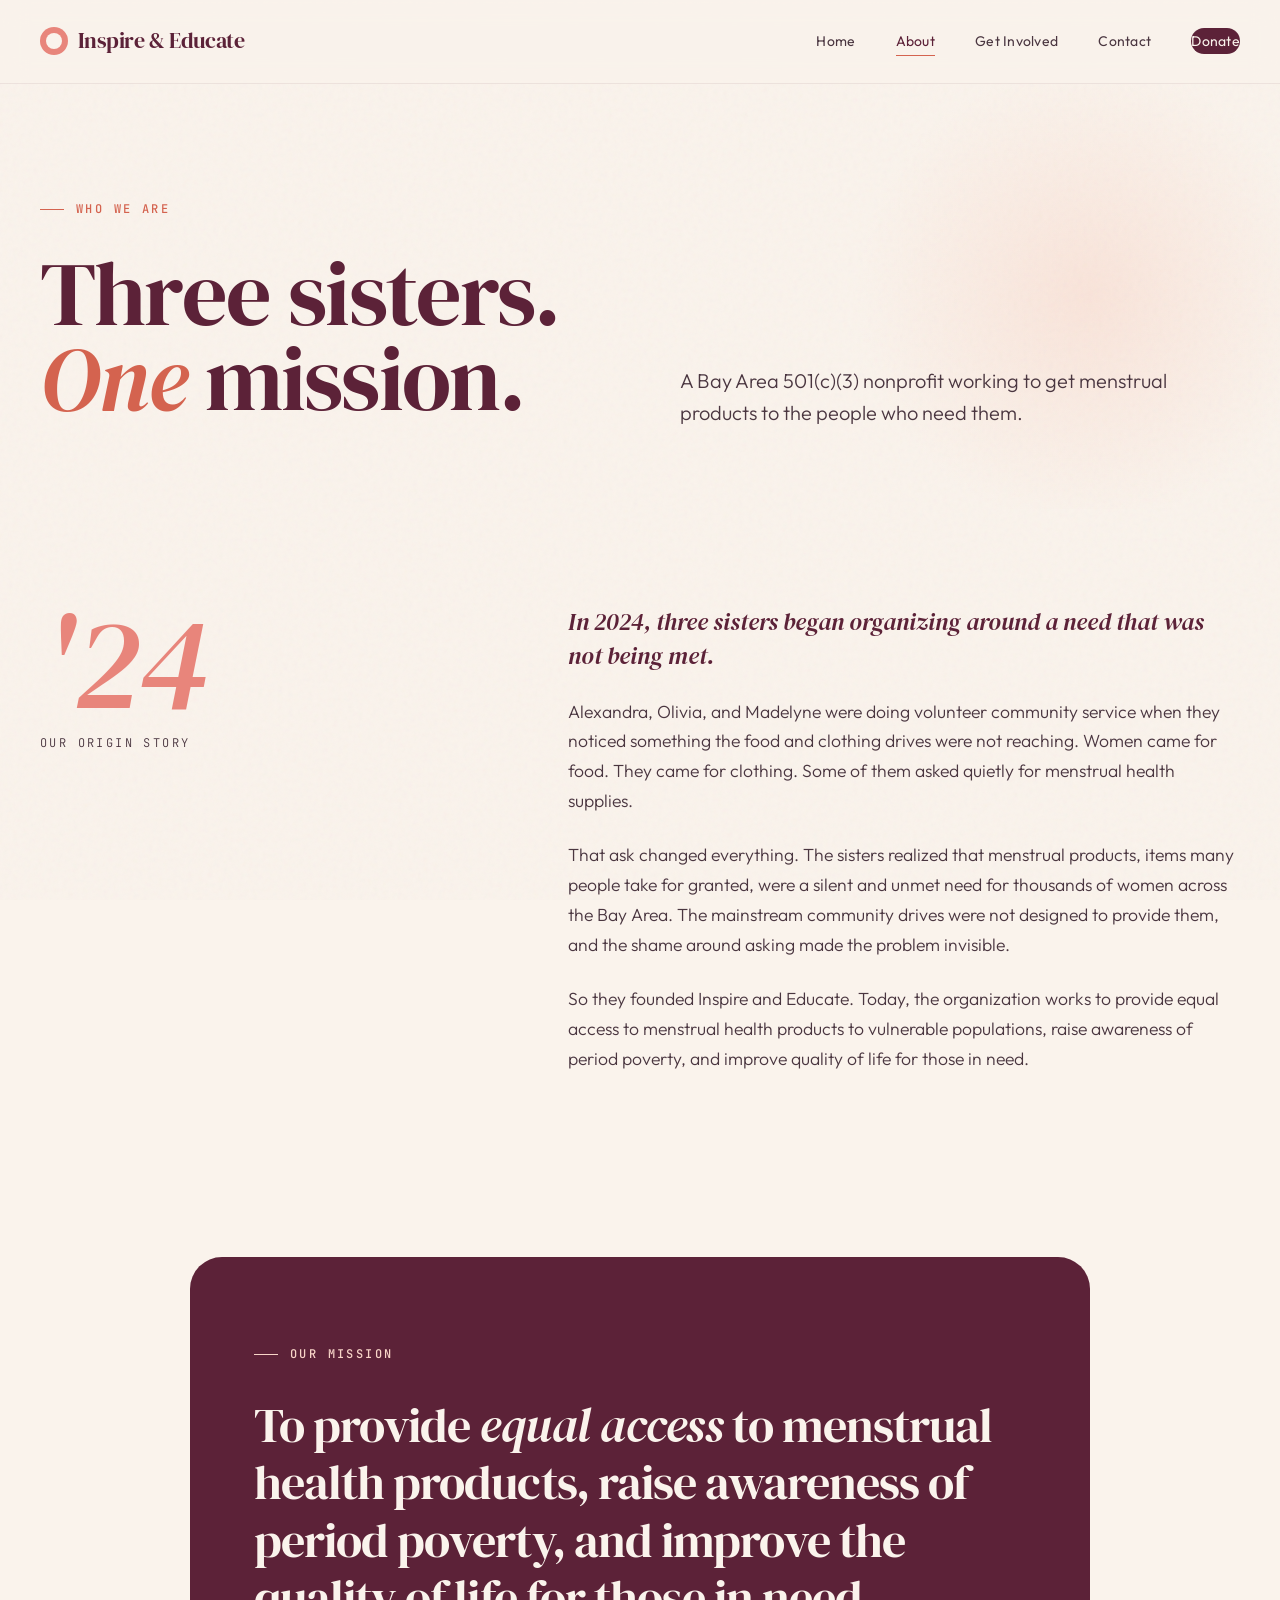
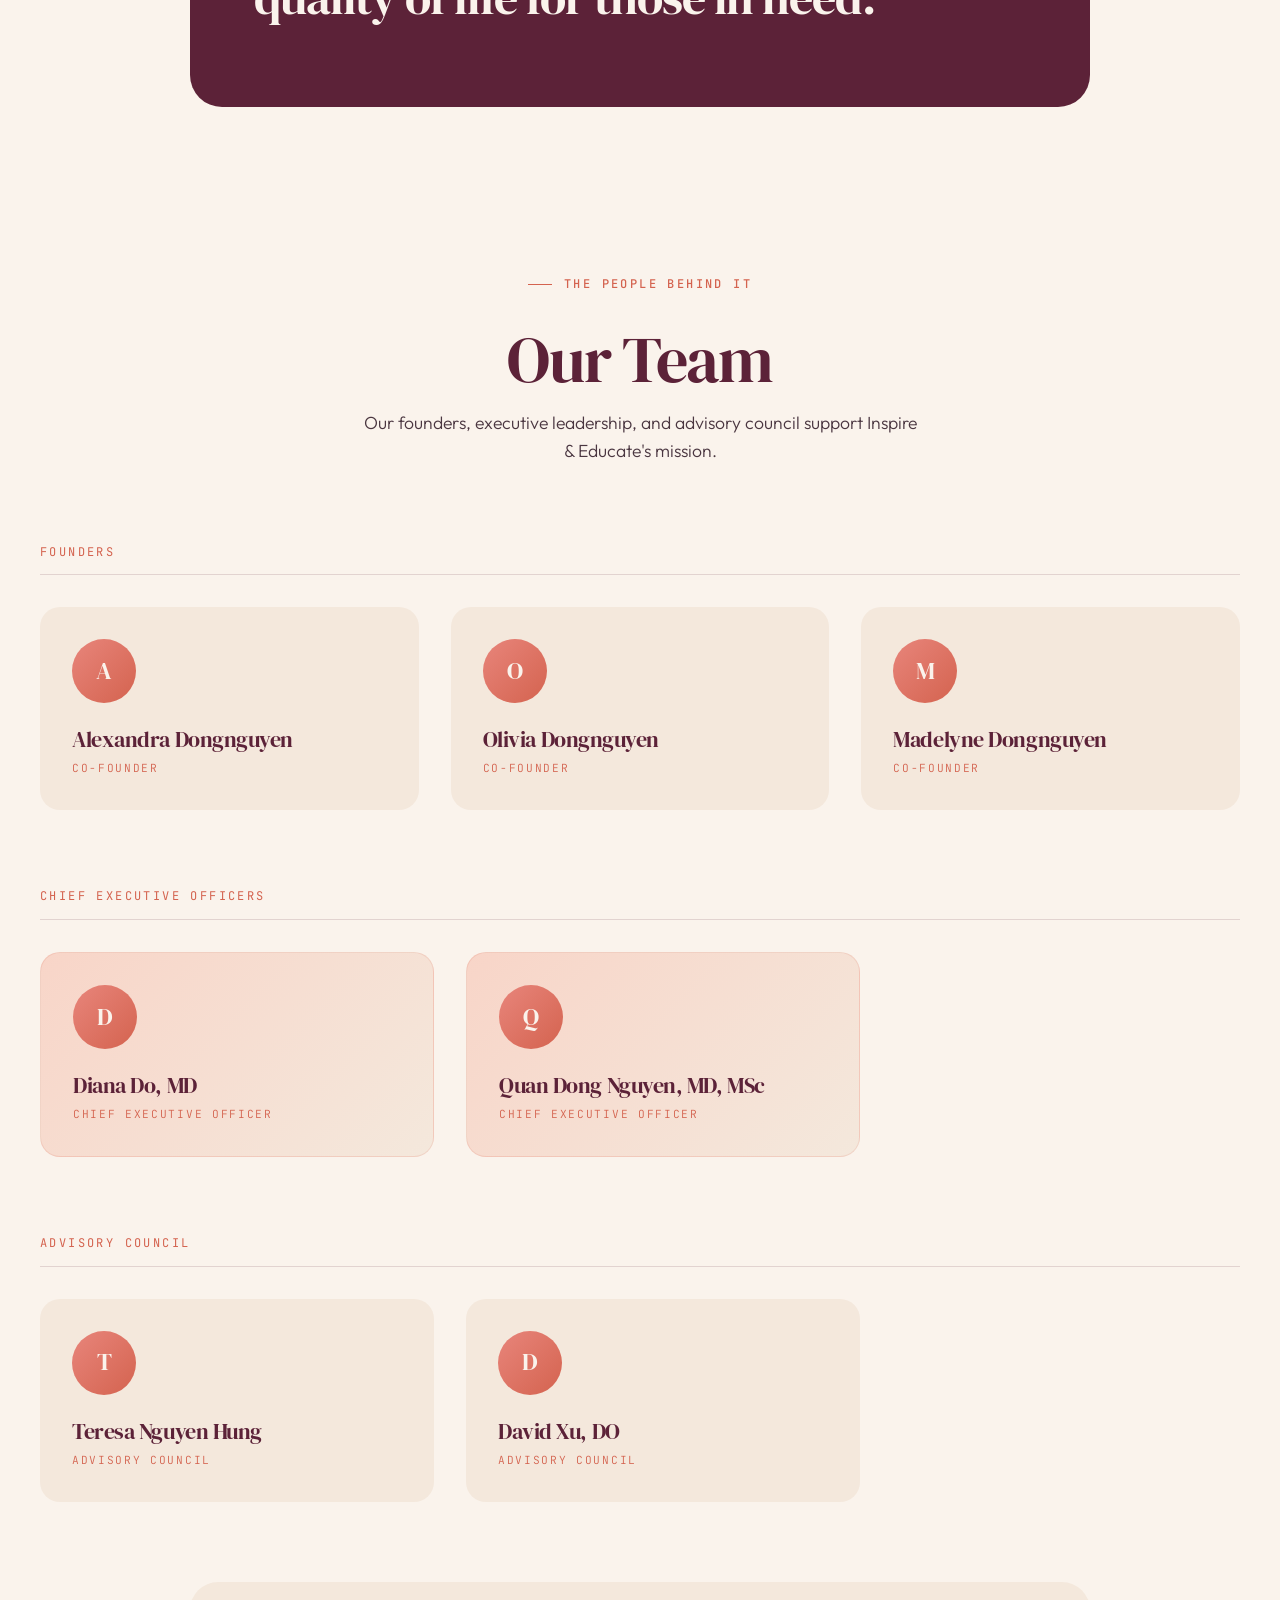
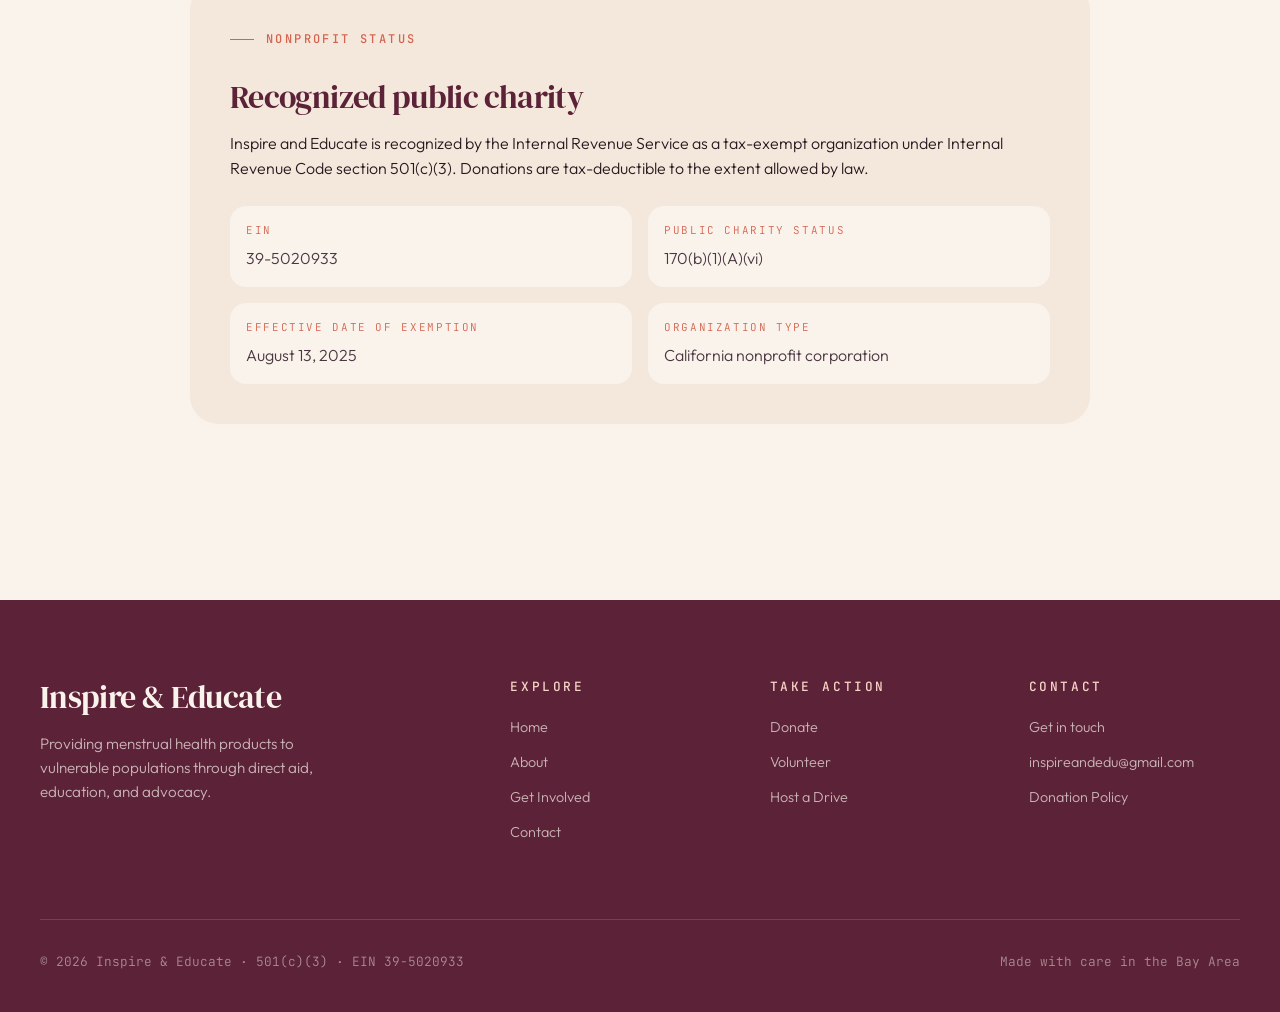
==== commit ee912150: "Move nonprofit status below team" ====
--- a/about.html
+++ b/about.html
@@ -14,10 +14,10 @@
 <link rel="preconnect" href="https://fonts.gstatic.com" crossorigin>
 <link href="https://fonts.googleapis.com/css2?family=DM+Serif+Display:ital@0;1&family=Outfit:wght@300;400;500;600&family=JetBrains+Mono:wght@400;500&display=swap" rel="stylesheet">
 <link rel="stylesheet" href="styles.css">
-<style>.page-intro{padding:7rem 0 4rem;position:relative;overflow:hidden}.page-intro-bg{position:absolute;top:0;right:-10%;width:50%;height:100%;background:radial-gradient(circle,var(--blush) 0%,transparent 60%);opacity:.5;z-index:0}.page-intro-grid{display:grid;grid-template-columns:1fr 1fr;gap:5rem;align-items:end;position:relative;z-index:2}.page-intro h1{font-size:clamp(3rem,7vw,6rem);line-height:.95;margin-bottom:1.5rem}.page-intro h1 em{font-style:italic;color:var(--coral-deep)}.page-intro-lede{font-size:1.25rem;color:var(--ink-soft);max-width:520px;padding-bottom:1rem}.origin{padding:6rem 0}.origin-grid{display:grid;grid-template-columns:1fr 1.5fr;gap:5rem}.origin-aside{position:sticky;top:120px;align-self:start}.origin-year{font-family:var(--font-display);font-size:8rem;line-height:.9;color:var(--coral);font-style:italic;margin-bottom:.5rem}.origin-label{font-family:var(--font-mono);font-size:.75rem;text-transform:uppercase;letter-spacing:.2em;color:var(--ink-soft)}.origin-body p{font-size:1.1rem;margin-bottom:1.5rem;color:var(--ink-soft);line-height:1.7}.origin-body p.lede{font-family:var(--font-display);font-size:1.5rem;font-style:italic;color:var(--wine);line-height:1.4}.mission-card{background:var(--wine);color:var(--cream);padding:5rem 4rem;border-radius:32px;margin:4rem auto;max-width:900px;position:relative;overflow:hidden}.mission-card .eyebrow{color:var(--blush)}.mission-card .eyebrow::before{background:var(--blush)}.mission-card h2{font-family:var(--font-display);font-size:clamp(2rem,4vw,3rem);color:var(--cream);line-height:1.2}.legal{padding:2rem 0 5rem}.legal-card{background:var(--cream-deep);border-radius:28px;padding:2.5rem;max-width:900px;margin:0 auto}.legal-card h2{font-size:2rem;margin-bottom:1rem}.legal-grid{display:grid;grid-template-columns:repeat(2,1fr);gap:1rem;margin-top:1.5rem}.legal-item{background:var(--cream);border-radius:16px;padding:1rem}.legal-label{font-family:var(--font-mono);font-size:.68rem;text-transform:uppercase;letter-spacing:.15em;color:var(--coral-deep);display:block;margin-bottom:.4rem}.legal-item p{color:var(--ink-soft);margin:0}.team{padding:6rem 0}.team-header{text-align:center;margin-bottom:5rem}.team-header h2{font-size:clamp(2.5rem,5vw,4rem);margin-bottom:1rem}.team-header p{color:var(--ink-soft);max-width:560px;margin:0 auto;font-size:1.1rem}.team-section+.team-section{margin-top:5rem}.team-section-title{font-family:var(--font-mono);font-size:.75rem;text-transform:uppercase;letter-spacing:.2em;color:var(--coral-deep);margin-bottom:2rem;padding-bottom:1rem;border-bottom:1px solid rgba(92,34,56,.15)}.team-grid{display:grid;grid-template-columns:repeat(3,1fr);gap:2rem}.team-grid-2{grid-template-columns:repeat(2,1fr);max-width:820px}.team-card{background:var(--cream-deep);padding:2rem;border-radius:20px}.team-avatar{width:64px;height:64px;border-radius:50%;background:linear-gradient(135deg,var(--coral),var(--coral-deep));display:flex;align-items:center;justify-content:center;font-family:var(--font-display);color:var(--cream);font-size:1.5rem;margin-bottom:1.5rem}.team-card h3{font-family:var(--font-display);font-size:1.4rem;color:var(--wine);margin-bottom:.4rem;line-height:1.2}.team-card .role{font-family:var(--font-mono);font-size:.7rem;text-transform:uppercase;letter-spacing:.15em;color:var(--coral-deep);margin-bottom:1rem;display:block}.team-card .bio{font-size:.9rem;color:var(--ink-soft);line-height:1.5}.team-card.featured{background:linear-gradient(135deg,var(--blush) 0%,var(--cream-deep) 100%);border:1px solid rgba(212,99,79,.15)}@media(max-width:900px){.page-intro-grid,.origin-grid,.legal-grid{grid-template-columns:1fr;gap:2rem}.origin-aside{position:static}.origin-year{font-size:5rem}.mission-card{padding:3rem 2rem}.team-grid,.team-grid-2{grid-template-columns:1fr}}</style>
+<style>.page-intro{padding:7rem 0 4rem;position:relative;overflow:hidden}.page-intro-bg{position:absolute;top:0;right:-10%;width:50%;height:100%;background:radial-gradient(circle,var(--blush) 0%,transparent 60%);opacity:.5;z-index:0}.page-intro-grid{display:grid;grid-template-columns:1fr 1fr;gap:5rem;align-items:end;position:relative;z-index:2}.page-intro h1{font-size:clamp(3rem,7vw,6rem);line-height:.95;margin-bottom:1.5rem}.page-intro h1 em{font-style:italic;color:var(--coral-deep)}.page-intro-lede{font-size:1.25rem;color:var(--ink-soft);max-width:520px;padding-bottom:1rem}.origin{padding:6rem 0}.origin-grid{display:grid;grid-template-columns:1fr 1.5fr;gap:5rem}.origin-aside{position:sticky;top:120px;align-self:start}.origin-year{font-family:var(--font-display);font-size:8rem;line-height:.9;color:var(--coral);font-style:italic;margin-bottom:.5rem}.origin-label{font-family:var(--font-mono);font-size:.75rem;text-transform:uppercase;letter-spacing:.2em;color:var(--ink-soft)}.origin-body p{font-size:1.1rem;margin-bottom:1.5rem;color:var(--ink-soft);line-height:1.7}.origin-body p.lede{font-family:var(--font-display);font-size:1.5rem;font-style:italic;color:var(--wine);line-height:1.4}.mission-card{background:var(--wine);color:var(--cream);padding:5rem 4rem;border-radius:32px;margin:4rem auto;max-width:900px;position:relative;overflow:hidden}.mission-card .eyebrow{color:var(--blush)}.mission-card .eyebrow::before{background:var(--blush)}.mission-card h2{font-family:var(--font-display);font-size:clamp(2rem,4vw,3rem);color:var(--cream);line-height:1.2}.team{padding:6rem 0 2rem}.team-header{text-align:center;margin-bottom:5rem}.team-header h2{font-size:clamp(2.5rem,5vw,4rem);margin-bottom:1rem}.team-header p{color:var(--ink-soft);max-width:560px;margin:0 auto;font-size:1.1rem}.team-section+.team-section{margin-top:5rem}.team-section-title{font-family:var(--font-mono);font-size:.75rem;text-transform:uppercase;letter-spacing:.2em;color:var(--coral-deep);margin-bottom:2rem;padding-bottom:1rem;border-bottom:1px solid rgba(92,34,56,.15)}.team-grid{display:grid;grid-template-columns:repeat(3,1fr);gap:2rem}.team-grid-2{grid-template-columns:repeat(2,1fr);max-width:820px}.team-card{background:var(--cream-deep);padding:2rem;border-radius:20px}.team-avatar{width:64px;height:64px;border-radius:50%;background:linear-gradient(135deg,var(--coral),var(--coral-deep));display:flex;align-items:center;justify-content:center;font-family:var(--font-display);color:var(--cream);font-size:1.5rem;margin-bottom:1.5rem}.team-card h3{font-family:var(--font-display);font-size:1.4rem;color:var(--wine);margin-bottom:.4rem;line-height:1.2}.team-card .role{font-family:var(--font-mono);font-size:.7rem;text-transform:uppercase;letter-spacing:.15em;color:var(--coral-deep);margin-bottom:0;display:block}.team-card.featured{background:linear-gradient(135deg,var(--blush) 0%,var(--cream-deep) 100%);border:1px solid rgba(212,99,79,.15)}.legal{padding:3rem 0 5rem}.legal-card{background:var(--cream-deep);border-radius:28px;padding:2.5rem;max-width:900px;margin:0 auto}.legal-card h2{font-size:2rem;margin-bottom:1rem}.legal-grid{display:grid;grid-template-columns:repeat(2,1fr);gap:1rem;margin-top:1.5rem}.legal-item{background:var(--cream);border-radius:16px;padding:1rem}.legal-label{font-family:var(--font-mono);font-size:.68rem;text-transform:uppercase;letter-spacing:.15em;color:var(--coral-deep);display:block;margin-bottom:.4rem}.legal-item p{color:var(--ink-soft);margin:0}@media(max-width:900px){.page-intro-grid,.origin-grid,.legal-grid{grid-template-columns:1fr;gap:2rem}.origin-aside{position:static}.origin-year{font-size:5rem}.mission-card{padding:3rem 2rem}.team-grid,.team-grid-2{grid-template-columns:1fr}}</style>
 </head>
 <body>
 <nav class="nav"><a href="index.html" class="nav-logo"><span class="nav-logo-mark"></span>Inspire & Educate</a><ul class="nav-links"><li><a href="index.html">Home</a></li><li><a href="about.html" class="active">About</a></li><li><a href="get-involved.html">Get Involved</a></li><li><a href="contact.html">Contact</a></li><li><a href="get-involved.html#donate" class="nav-cta">Donate</a></li></ul></nav>
-<main><section class="page-intro"><div class="page-intro-bg"></div><div class="container"><div class="page-intro-grid"><div><span class="eyebrow">Who We Are</span><h1>Three sisters. <em>One</em> mission.</h1></div><p class="page-intro-lede">A Bay Area 501(c)(3) nonprofit working to get menstrual products to the people who need them.</p></div></div></section><section class="origin"><div class="container"><div class="origin-grid"><aside class="origin-aside"><div class="origin-year">'24</div><span class="origin-label">Our Origin Story</span></aside><div class="origin-body"><p class="lede">In 2024, three sisters began organizing around a need that was not being met.</p><p>Alexandra, Olivia, and Madelyne were doing volunteer community service when they noticed something the food and clothing drives were not reaching. Women came for food. They came for clothing. Some of them asked quietly for menstrual health supplies.</p><p>That ask changed everything. The sisters realized that menstrual products, items many people take for granted, were a silent and unmet need for thousands of women across the Bay Area. The mainstream community drives were not designed to provide them, and the shame around asking made the problem invisible.</p><p>So they founded Inspire and Educate. Today, the organization works to provide equal access to menstrual health products to vulnerable populations, raise awareness of period poverty, and improve quality of life for those in need.</p></div></div></div></section><section><div class="container"><div class="mission-card"><span class="eyebrow">Our Mission</span><h2>To provide <em>equal access</em> to menstrual health products, raise awareness of period poverty, and improve the quality of life for those in need.</h2></div></div></section><section class="legal"><div class="container"><div class="legal-card"><span class="eyebrow">Nonprofit Status</span><h2>Recognized public charity</h2><p>Inspire and Educate is recognized by the Internal Revenue Service as a tax-exempt organization under Internal Revenue Code section 501(c)(3). Donations are tax-deductible to the extent allowed by law.</p><div class="legal-grid"><div class="legal-item"><span class="legal-label">EIN</span><p>39-5020933</p></div><div class="legal-item"><span class="legal-label">Public charity status</span><p>170(b)(1)(A)(vi)</p></div><div class="legal-item"><span class="legal-label">Effective date of exemption</span><p>August 13, 2025</p></div><div class="legal-item"><span class="legal-label">Organization type</span><p>California nonprofit corporation</p></div></div></div></div></section><section class="team"><div class="container"><div class="team-header"><span class="eyebrow">The People Behind It</span><h2>Our Team</h2><p>Our founders, executive leadership, and advisory council support Inspire & Educate's mission.</p></div><div class="team-section"><h3 class="team-section-title">Founders</h3><div class="team-grid"><div class="team-card"><div class="team-avatar">A</div><h3>Alexandra Dongnguyen</h3><span class="role">Co-Founder</span></div><div class="team-card"><div class="team-avatar">O</div><h3>Olivia Dongnguyen</h3><span class="role">Co-Founder</span></div><div class="team-card"><div class="team-avatar">M</div><h3>Madelyne Dongnguyen</h3><span class="role">Co-Founder</span></div></div></div><div class="team-section"><h3 class="team-section-title">Chief Executive Officers</h3><div class="team-grid team-grid-2"><div class="team-card featured"><div class="team-avatar">D</div><h3>Diana Do, MD</h3><span class="role">Chief Executive Officer</span></div><div class="team-card featured"><div class="team-avatar">Q</div><h3>Quan Dong Nguyen, MD, MSc</h3><span class="role">Chief Executive Officer</span></div></div></div><div class="team-section"><h3 class="team-section-title">Advisory Council</h3><div class="team-grid team-grid-2"><div class="team-card"><div class="team-avatar">T</div><h3>Teresa Nguyen Hung</h3><span class="role">Advisory Council</span><p class="bio">Supports legal and organizational guidance.</p></div><div class="team-card"><div class="team-avatar">D</div><h3>David Xu, DO</h3><span class="role">Advisory Council</span><p class="bio">Supports operations, outreach, and website development.</p></div></div></div></div></section></main><footer class="footer"><div class="container"><div class="footer-grid"><div class="footer-brand"><h3>Inspire & Educate</h3><p>Providing menstrual health products to vulnerable populations through direct aid, education, and advocacy.</p></div><div><h4>Explore</h4><ul class="footer-list"><li><a href="index.html">Home</a></li><li><a href="about.html">About</a></li><li><a href="get-involved.html">Get Involved</a></li><li><a href="contact.html">Contact</a></li></ul></div><div><h4>Take Action</h4><ul class="footer-list"><li><a href="get-involved.html#donate">Donate</a></li><li><a href="get-involved.html#volunteer">Volunteer</a></li><li><a href="get-involved.html#drive">Host a Drive</a></li></ul></div><div><h4>Contact</h4><ul class="footer-list"><li><a href="contact.html">Get in touch</a></li><li><a href="mailto:inspireandedu@gmail.com">inspireandedu@gmail.com</a></li><li><a href="donation-policy.html">Donation Policy</a></li></ul></div></div><div class="footer-bottom"><span>© 2026 Inspire & Educate · 501(c)(3) · EIN 39-5020933</span><span>Made with care in the Bay Area</span></div></div></footer>
+<main><section class="page-intro"><div class="page-intro-bg"></div><div class="container"><div class="page-intro-grid"><div><span class="eyebrow">Who We Are</span><h1>Three sisters. <em>One</em> mission.</h1></div><p class="page-intro-lede">A Bay Area 501(c)(3) nonprofit working to get menstrual products to the people who need them.</p></div></div></section><section class="origin"><div class="container"><div class="origin-grid"><aside class="origin-aside"><div class="origin-year">'24</div><span class="origin-label">Our Origin Story</span></aside><div class="origin-body"><p class="lede">In 2024, three sisters began organizing around a need that was not being met.</p><p>Alexandra, Olivia, and Madelyne were doing volunteer community service when they noticed something the food and clothing drives were not reaching. Women came for food. They came for clothing. Some of them asked quietly for menstrual health supplies.</p><p>That ask changed everything. The sisters realized that menstrual products, items many people take for granted, were a silent and unmet need for thousands of women across the Bay Area. The mainstream community drives were not designed to provide them, and the shame around asking made the problem invisible.</p><p>So they founded Inspire and Educate. Today, the organization works to provide equal access to menstrual health products to vulnerable populations, raise awareness of period poverty, and improve quality of life for those in need.</p></div></div></div></section><section><div class="container"><div class="mission-card"><span class="eyebrow">Our Mission</span><h2>To provide <em>equal access</em> to menstrual health products, raise awareness of period poverty, and improve the quality of life for those in need.</h2></div></div></section><section class="team"><div class="container"><div class="team-header"><span class="eyebrow">The People Behind It</span><h2>Our Team</h2><p>Our founders, executive leadership, and advisory council support Inspire & Educate's mission.</p></div><div class="team-section"><h3 class="team-section-title">Founders</h3><div class="team-grid"><div class="team-card"><div class="team-avatar">A</div><h3>Alexandra Dongnguyen</h3><span class="role">Co-Founder</span></div><div class="team-card"><div class="team-avatar">O</div><h3>Olivia Dongnguyen</h3><span class="role">Co-Founder</span></div><div class="team-card"><div class="team-avatar">M</div><h3>Madelyne Dongnguyen</h3><span class="role">Co-Founder</span></div></div></div><div class="team-section"><h3 class="team-section-title">Chief Executive Officers</h3><div class="team-grid team-grid-2"><div class="team-card featured"><div class="team-avatar">D</div><h3>Diana Do, MD</h3><span class="role">Chief Executive Officer</span></div><div class="team-card featured"><div class="team-avatar">Q</div><h3>Quan Dong Nguyen, MD, MSc</h3><span class="role">Chief Executive Officer</span></div></div></div><div class="team-section"><h3 class="team-section-title">Advisory Council</h3><div class="team-grid team-grid-2"><div class="team-card"><div class="team-avatar">T</div><h3>Teresa Nguyen Hung</h3><span class="role">Advisory Council</span></div><div class="team-card"><div class="team-avatar">D</div><h3>David Xu, DO</h3><span class="role">Advisory Council</span></div></div></div></div></section><section class="legal"><div class="container"><div class="legal-card"><span class="eyebrow">Nonprofit Status</span><h2>Recognized public charity</h2><p>Inspire and Educate is recognized by the Internal Revenue Service as a tax-exempt organization under Internal Revenue Code section 501(c)(3). Donations are tax-deductible to the extent allowed by law.</p><div class="legal-grid"><div class="legal-item"><span class="legal-label">EIN</span><p>39-5020933</p></div><div class="legal-item"><span class="legal-label">Public charity status</span><p>170(b)(1)(A)(vi)</p></div><div class="legal-item"><span class="legal-label">Effective date of exemption</span><p>August 13, 2025</p></div><div class="legal-item"><span class="legal-label">Organization type</span><p>California nonprofit corporation</p></div></div></div></div></section></main><footer class="footer"><div class="container"><div class="footer-grid"><div class="footer-brand"><h3>Inspire & Educate</h3><p>Providing menstrual health products to vulnerable populations through direct aid, education, and advocacy.</p></div><div><h4>Explore</h4><ul class="footer-list"><li><a href="index.html">Home</a></li><li><a href="about.html">About</a></li><li><a href="get-involved.html">Get Involved</a></li><li><a href="contact.html">Contact</a></li></ul></div><div><h4>Take Action</h4><ul class="footer-list"><li><a href="get-involved.html#donate">Donate</a></li><li><a href="get-involved.html#volunteer">Volunteer</a></li><li><a href="get-involved.html#drive">Host a Drive</a></li></ul></div><div><h4>Contact</h4><ul class="footer-list"><li><a href="contact.html">Get in touch</a></li><li><a href="mailto:inspireandedu@gmail.com">inspireandedu@gmail.com</a></li><li><a href="donation-policy.html">Donation Policy</a></li></ul></div></div><div class="footer-bottom"><span>© 2026 Inspire & Educate · 501(c)(3) · EIN 39-5020933</span><span>Made with care in the Bay Area</span></div></div></footer>
 </body>
 </html>
